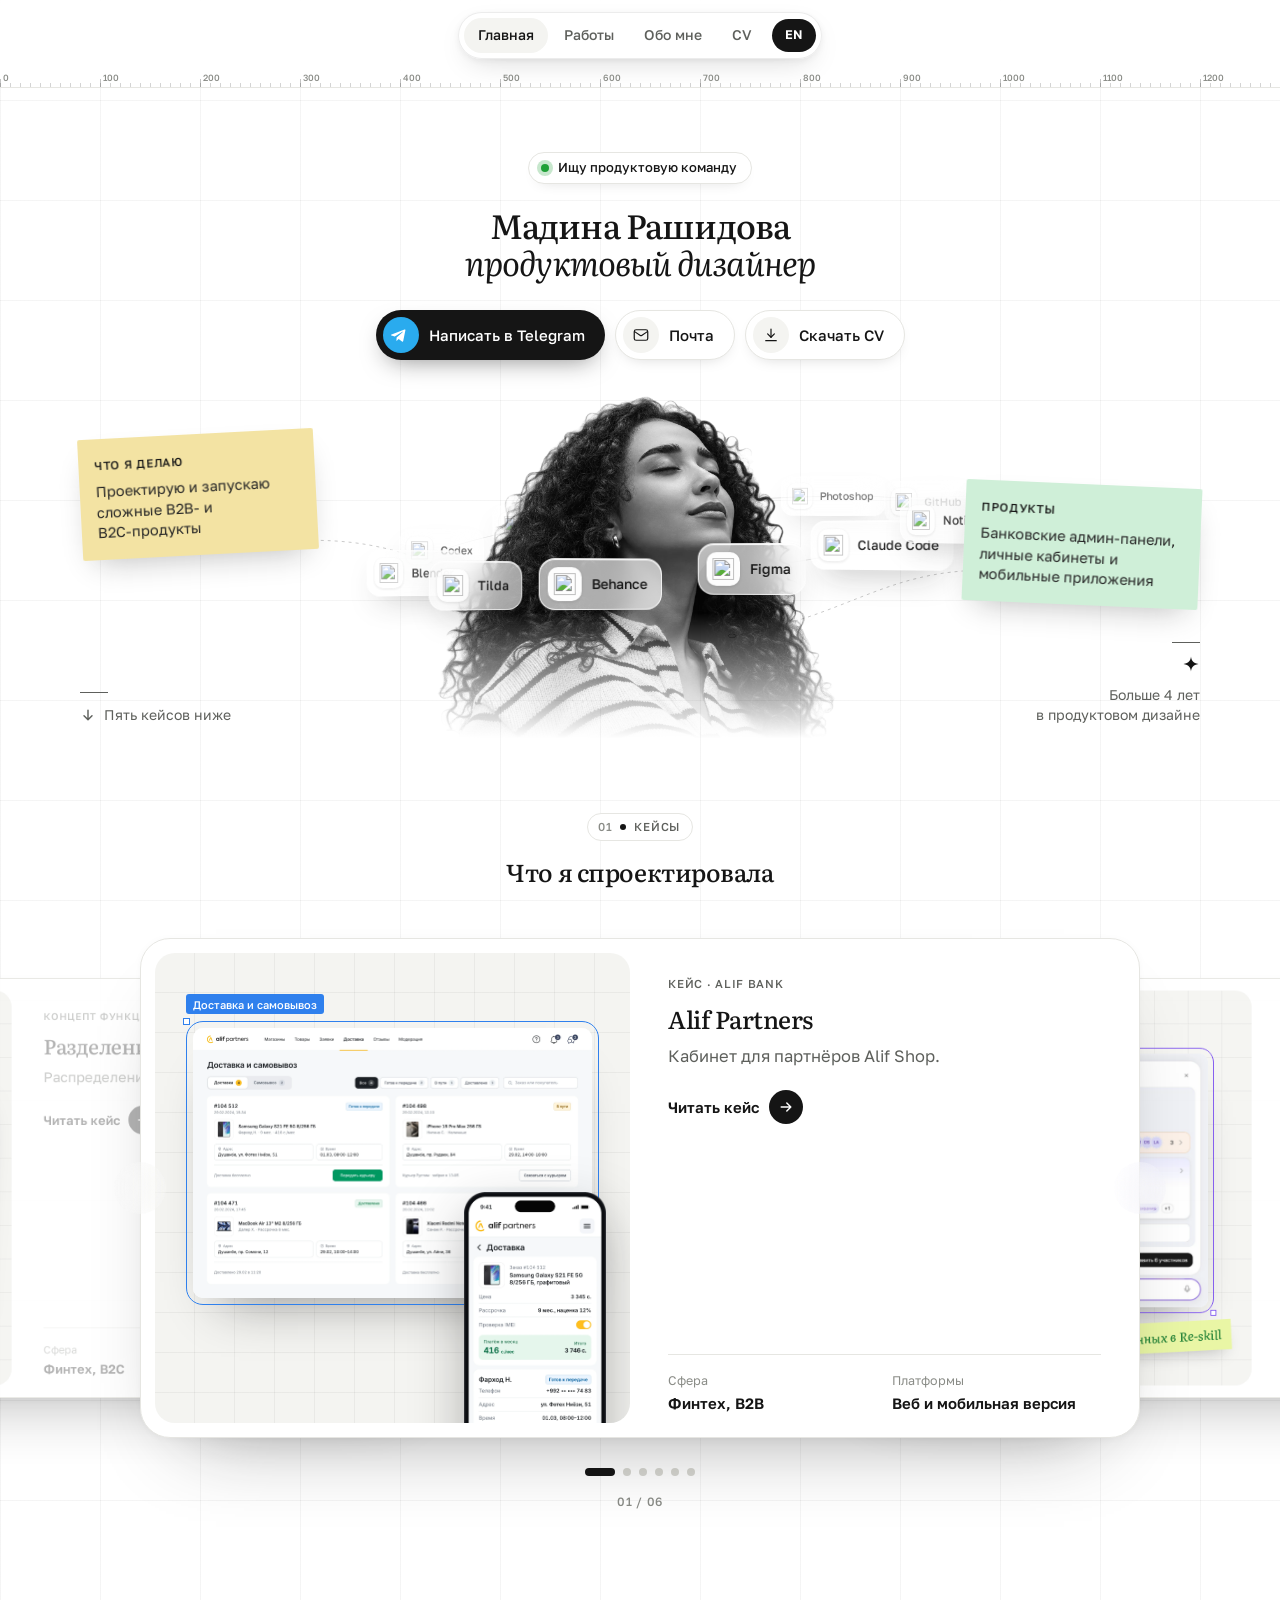
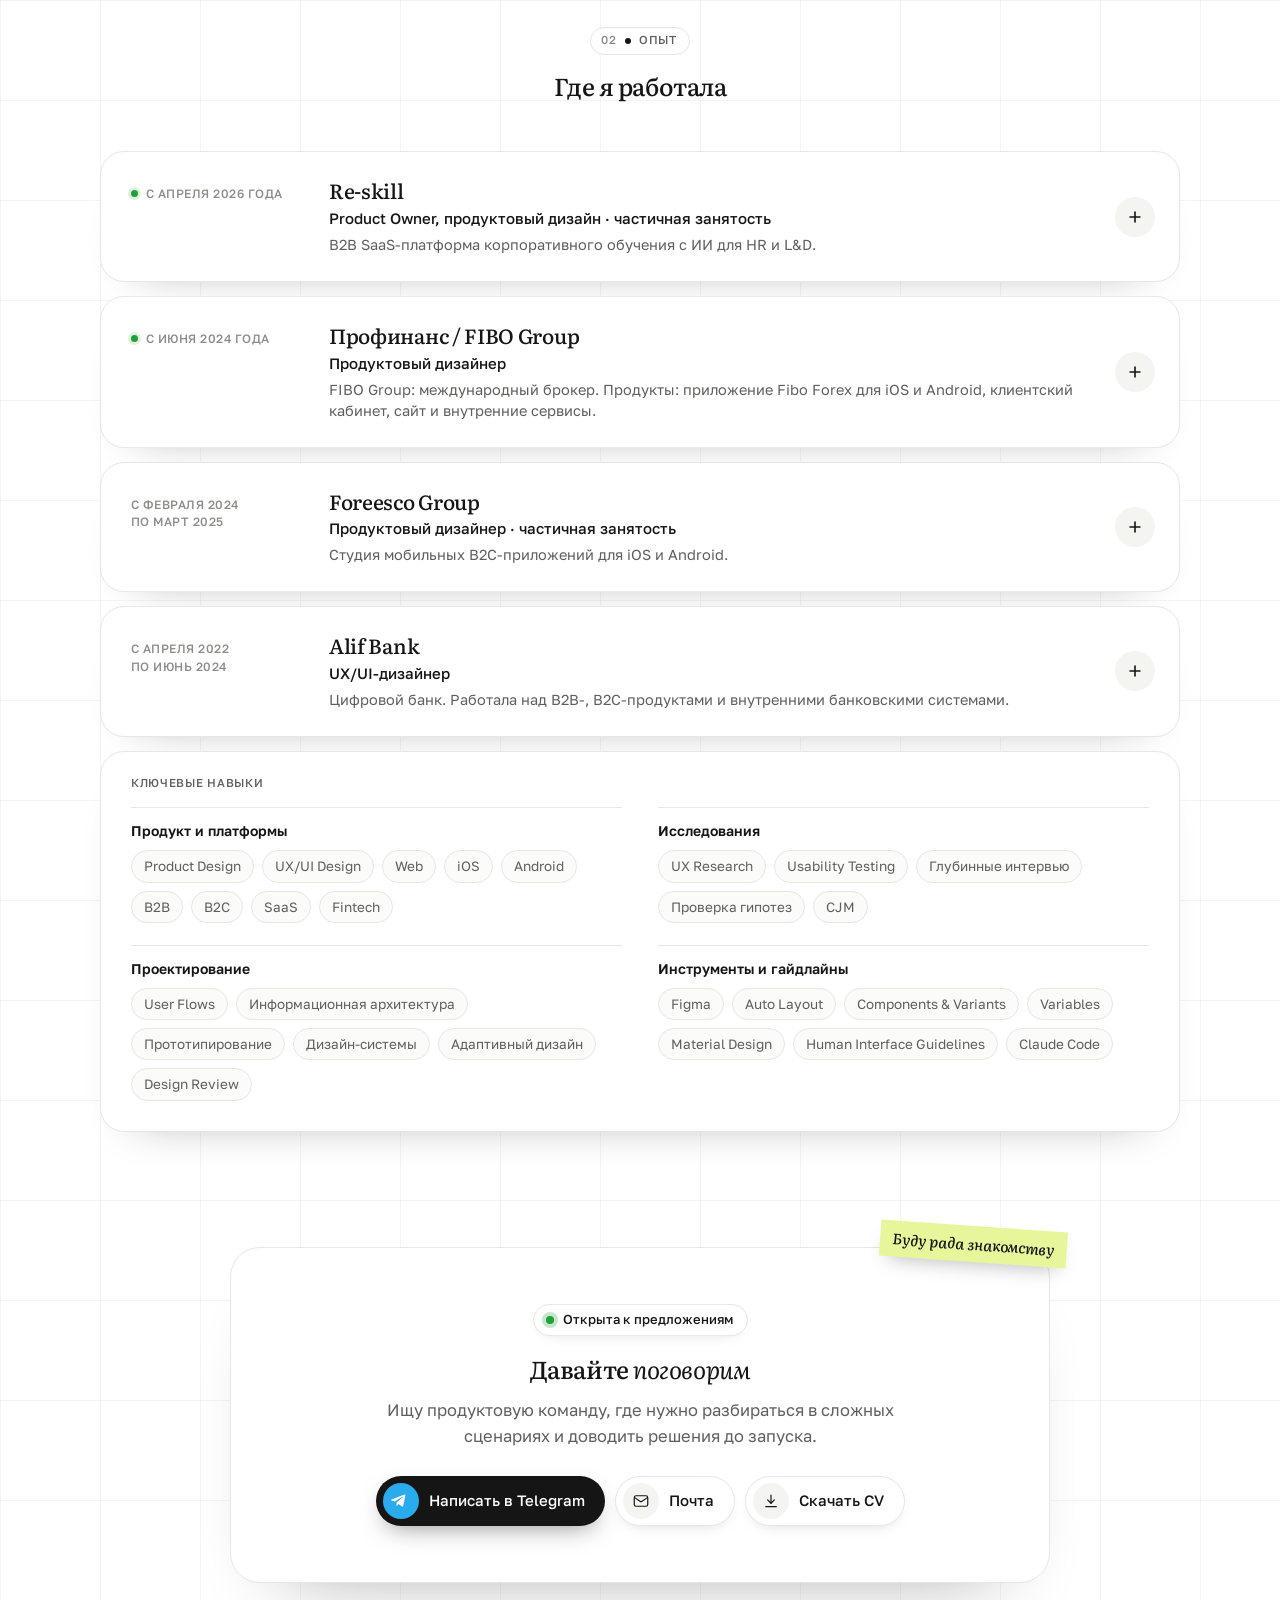
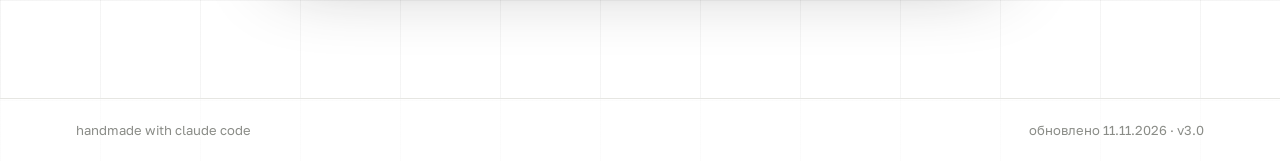
==== index.html @ 2b346ccf "Rework all six cases: honest statuses, real research, shorter copy - Status note on every case: impl" ====
<!DOCTYPE html>
<html lang="ru">
<head>
<meta charset="UTF-8">
<meta name="viewport" content="width=device-width, initial-scale=1.0">
<script>(function(){if(localStorage.getItem('site-lang')==='en')document.documentElement.classList.add('lang-en');})();</script>
<title data-ru="Мадина Рашидова · Продуктовый дизайнер" data-en="Madina Rashidova · Product Designer">Мадина Рашидова · Продуктовый дизайнер</title>
<link rel="icon" type="image/png" href="favicon.png">
<meta name="description" data-ru="Мадина Рашидова, продуктовый дизайнер в финтехе, B2B и B2C. Кейсы: разделение счёта в СберБанк Онлайн, перенос участников в Re-skill, Alif Partners, EAJ Trader, 360 Tracker, Namaste." data-en="Madina Rashidova, a product designer in fintech, B2B and B2C. Cases: bill splitting in SberBank Online, moving members into Re-skill, Alif Partners, EAJ Trader, 360 Tracker, Namaste." content="Мадина Рашидова, продуктовый дизайнер в финтехе, B2B и B2C. Кейсы: разделение счёта в СберБанк Онлайн, перенос участников в Re-skill, Alif Partners, EAJ Trader, 360 Tracker, Namaste.">
<link rel="preconnect" href="https://fonts.googleapis.com">
<link rel="preconnect" href="https://fonts.gstatic.com" crossorigin>
<link href="https://fonts.googleapis.com/css2?family=Golos+Text:wght@400;500;600;700&family=Literata:ital,opsz,wght@0,7..72,400;0,7..72,500;0,7..72,600;1,7..72,400;1,7..72,500&display=swap" rel="stylesheet">
<style>
:root{--paper:#fff;--ink:#151515;--ink2:#5E605C;--mute:#8A8C87;--grid:rgba(20,20,20,.045);--hair:#E6E6E2;--plate:#F4F4F1;
--green:#21A038;--gt:#137A26;--lime:#E7F59B;--mint:#CFEFD8;--peach:#F8D9C4;--sky:#CFE6F7;--chosen:#F3E3A3;--sel:#2F80ED;
--serif:Literata,Georgia,"Times New Roman",serif;--sans:"Golos Text",system-ui,-apple-system,"Segoe UI",sans-serif;color-scheme:light}
*,*::before,*::after{box-sizing:border-box}
[data-lang="en"]{display:none}html.lang-en [data-lang="ru"]{display:none}html.lang-en [data-lang="en"]{display:inline}
html:not(.lang-en) [data-lang="en"]{display:none!important}html.lang-en [data-lang="ru"]{display:none!important}
[data-lang-block="en"]{display:none}html.lang-en [data-lang-block="ru"]{display:none}html.lang-en [data-lang-block="en"]{display:block}
html{background:#fff;scroll-behavior:smooth;scroll-padding-top:80px}
body{margin:0;background:var(--paper);color:var(--ink);font-family:var(--sans);-webkit-font-smoothing:antialiased;
background-image:linear-gradient(var(--grid) 1px,transparent 1px),linear-gradient(90deg,var(--grid) 1px,transparent 1px);background-size:100px 100px}
main{overflow-x:clip}
img{display:block;max-width:100%}
a{color:var(--gt)}
button{font:inherit}
:focus-visible{outline:2px solid var(--gt);outline-offset:3px}
::selection{background:rgba(19,122,38,.2)}
h1,h2,h3,p{margin:0}
.wrap{max-width:1160px;margin:0 auto;padding-left:max(16px,env(safe-area-inset-left,0px));padding-right:max(16px,env(safe-area-inset-right,0px))}
.top{position:sticky;top:0;z-index:40;background:rgba(255,255,255,.9);-webkit-backdrop-filter:blur(10px);backdrop-filter:blur(10px);border-bottom:1px solid var(--hair)}
.navrow{display:flex;justify-content:center;padding-inline:8px}
.ruler{height:16px;position:relative;overflow:hidden;font:500 9px var(--sans);color:var(--mute);background:repeating-linear-gradient(90deg,rgba(20,20,20,.18) 0 1px,transparent 1px 10px) left bottom/100% 4px no-repeat,repeating-linear-gradient(90deg,rgba(20,20,20,.25) 0 1px,transparent 1px 100px) left bottom/100% 8px no-repeat}
.ruler span{position:absolute;top:1px}
.lab{font:500 11.5px/1 var(--sans);letter-spacing:.06em;text-transform:uppercase;color:var(--ink2)}
.kick{display:inline-flex;align-items:center;gap:8px;height:28px;padding:0 12px 0 10px;border-radius:999px;background:#fff;border:1px solid var(--hair);font:500 11.5px/1 var(--sans);letter-spacing:.06em;text-transform:uppercase;color:var(--ink2)}
.kick b{font-weight:500;color:var(--mute)}
.kick i{width:6px;height:6px;border-radius:50%;background:var(--ink)}
.h2{font:500 clamp(22px,1.9vw,27px)/1.2 var(--serif);letter-spacing:-.018em;text-wrap:balance}
.h2 em{font-style:italic;font-weight:400}
.read{font:400 clamp(16px,1.15vw,17.5px)/1.68 var(--sans);color:#2e2e2e}
.read+.read{margin-top:14px}
/* buttons */
.ctas{display:flex;flex-wrap:wrap;gap:10px;justify-content:center}
.btn{display:inline-flex;align-items:center;gap:10px;height:50px;padding:0 20px 0 7px;border-radius:999px;text-decoration:none;font:500 15px/1 var(--sans);transition:transform .2s cubic-bezier(.22,1,.36,1),box-shadow .2s,background .2s,border-color .2s}
.btn .bi{display:grid;place-items:center;width:36px;height:36px;border-radius:50%;flex:none;background:var(--plate);color:var(--ink);transition:background .2s,transform .25s cubic-bezier(.22,1,.36,1)}
.btn .bi svg{width:18px;height:18px}
.btn .bi.tgi{background:#2AABEE}
.btn .bi.tgi svg{width:27px;height:27px;margin-left:-2px}
.btn.ghost:hover .bi{background:#ECECE7}
.btn:hover .bi{transform:rotate(-6deg)}
.btn.ink{background:var(--ink);color:#fff;box-shadow:0 10px 24px -10px rgba(20,20,20,.5)}
.btn.ink:hover{background:#2b2b2b;transform:translateY(-1px)}
.btn.ghost{background:#fff;color:var(--ink);border:1px solid var(--hair);box-shadow:0 6px 16px -10px rgba(20,20,20,.25)}
.btn.ghost:hover{border-color:#CFCFC9;transform:translateY(-1px)}
.status{display:inline-flex;align-items:center;gap:9px;height:32px;padding:0 14px 0 12px;border-radius:999px;background:#fff;border:1px solid var(--hair);font:500 13px/1 var(--sans);color:var(--ink);box-shadow:0 6px 16px -12px rgba(20,20,20,.3)}
.status i{position:relative;width:8px;height:8px;border-radius:50%;background:var(--green)}
.status i::after{content:"";position:absolute;inset:-4px;border-radius:50%;background:var(--green);opacity:.25;animation:pulse 2.4s ease-out infinite}
@keyframes pulse{0%{transform:scale(.6);opacity:.35}100%{transform:scale(1.8);opacity:0}}
/* hero with orbit */
.hero{position:relative;text-align:center;padding-top:clamp(40px,5vw,64px)}
.hero h1{font:500 clamp(28px,2.6vw,36px)/1.12 var(--serif);letter-spacing:-.025em;margin-top:22px;text-wrap:balance}
.hero h1 em{display:block;font-style:italic;font-weight:400}
.hero .lede{max-width:34em;margin:18px auto 0;font:400 clamp(16px,1.2vw,17.5px)/1.6 var(--sans);color:var(--ink2);text-wrap:pretty}
.hero .ctas{margin-top:26px}
@media (min-width:901px){.hero .lede-m{display:none}.hero h1+.ctas,.hero .lede-m+.ctas{margin-top:30px}}
.stage{position:relative;isolation:isolate;height:clamp(300px,28vw,400px);margin-top:clamp(18px,2.4vw,34px);touch-action:pan-y}
.portrait{position:absolute;left:50%;bottom:0;height:100%;width:auto;max-width:none;transform:translateX(-50%);z-index:2;pointer-events:none;
-webkit-mask-image:linear-gradient(to bottom,#000 62%,transparent 97%);mask-image:linear-gradient(to bottom,#000 62%,transparent 97%);user-select:none}
.orbit{position:absolute;inset:0;pointer-events:none}
.orbit>*,.orbit>.doc{position:absolute;left:0;top:0;pointer-events:auto;will-change:transform;opacity:0}
.orbit.on>*{opacity:1;transition:opacity .6s}
.ring{position:absolute;left:50%;z-index:1;border-radius:50%;border:1px solid rgba(20,20,20,.1);pointer-events:none;transform:translate(-50%,-50%)}
.wire{position:absolute;inset:0;width:100%;height:100%;z-index:1;pointer-events:none;overflow:visible}
.wire path{fill:none;stroke:rgba(20,20,20,.22);stroke-width:1;stroke-dasharray:3 4;vector-effect:non-scaling-stroke}
.wire circle{fill:#fff;stroke:rgba(20,20,20,.35);stroke-width:1;vector-effect:non-scaling-stroke}
.side{position:absolute;z-index:7;width:236px;text-align:left;padding:15px 16px 16px;transform:rotate(var(--r));box-shadow:0 14px 30px -14px rgba(20,20,20,.3);border-radius:2px}
.side .lab{color:var(--ink)}
.side p{margin-top:8px;font:400 14.5px/1.42 var(--sans);color:#262626;overflow-wrap:normal;word-break:normal;hyphens:none}
.side.y{background:var(--chosen)}.side.g{background:var(--mint)}.side.b{background:var(--sky)}.side.p{background:var(--peach)}.side.l{background:var(--lime)}
.corner{position:absolute;z-index:4;bottom:24px;display:flex;flex-direction:column;gap:12px;font:400 14px/1.45 var(--sans);color:var(--ink2);text-align:left}
.corner::before{content:"";width:28px;height:1px;background:var(--ink2)}
.corner.r{text-align:right;align-items:flex-end}
.corner a{color:inherit;text-decoration:none;display:inline-flex;align-items:center;gap:8px}
.corner a svg{width:16px;height:16px}
.corner a:hover{color:var(--ink)}
.corner .sp{width:18px;height:18px;color:var(--ink)}
@media (max-width:1100px){.side{width:190px}}
@media (max-width:900px){.side,.wire,.corner{display:none}}
/* sections */
.sec{padding-top:clamp(84px,9vw,132px)}
.sec-head{display:flex;flex-direction:column;align-items:center;text-align:center;gap:16px}
.sec-head p{max-width:34em;color:var(--ink2);font:400 16.5px/1.6 var(--sans)}
/* footer */
.foot{margin-top:clamp(80px,9vw,120px);border-top:1px solid var(--hair);background:rgba(255,255,255,.7)}
.foot .wrap{display:flex;justify-content:space-between;gap:16px;flex-wrap:wrap;padding-block:22px;font:400 13px/1.4 var(--sans);color:var(--mute)}
/* document / image viewer */
.dv{position:fixed;inset:0;z-index:100;display:grid;grid-template-rows:auto 1fr auto;background:rgba(246,246,243,.97);-webkit-backdrop-filter:blur(8px);backdrop-filter:blur(8px)}
.dv[hidden]{display:none}
.dv-bar{display:flex;align-items:center;justify-content:space-between;gap:16px;padding:14px max(16px,2vw)}
.dv-t{font:600 15px/1.3 var(--sans);color:var(--ink)}
.dv-t small{display:block;font-weight:400;font-size:13px;color:var(--mute);margin-top:3px}
.dv-x,.dv-nav{all:unset;box-sizing:border-box;cursor:pointer;width:44px;height:44px;border-radius:50%;display:grid;place-items:center;background:#fff;border:1px solid var(--hair);color:var(--ink);box-shadow:0 6px 18px -10px rgba(20,20,20,.35)}
.dv-x:hover,.dv-nav:hover{background:var(--ink);color:#fff;border-color:var(--ink)}
.dv-x:focus-visible,.dv-nav:focus-visible{outline:2px solid var(--gt);outline-offset:2px}
.dv-x svg,.dv-nav svg{width:18px;height:18px}
.dv-stage{position:relative;display:grid;place-items:center;min-height:0;padding:0 72px}
.dv-stage img{max-width:100%;max-height:calc(100dvh - 150px);width:auto;height:auto;object-fit:contain;border-radius:6px;box-shadow:0 30px 70px -30px rgba(20,20,20,.45);background:#fff}
.dv-nav{position:absolute;top:50%;transform:translateY(-50%)}
.dv-nav.p{left:max(12px,1.5vw)}.dv-nav.n{right:max(12px,1.5vw)}
.dv-foot{text-align:center;padding:12px 16px 18px;font:400 13px var(--sans);color:var(--mute)}
@media (max-width:640px){.dv-stage{padding:0 12px}.dv-nav{top:auto;bottom:-4px;transform:none}.dv-stage img{max-height:calc(100dvh - 200px)}.dv-foot{padding-bottom:64px}}
body.dv-open{overflow:hidden}
.ts{display:none}
@media (max-width:560px){.tl{display:none}.ts{display:inline}.btn{height:44px;padding:0 15px 0 6px;font-size:14.5px;gap:8px}.btn .bi{width:32px;height:32px}.ctas{gap:8px}.hero h1{font-size:27px}.stage{height:270px}}
@media (prefers-reduced-motion:reduce){.status i::after{animation:none}.btn{transition:none}}

/* case carousel */
.car{position:relative;margin-top:clamp(36px,4vw,52px);padding-bottom:4px}
.car-view{position:relative;height:var(--ch,480px);overflow:visible;touch-action:pan-y;cursor:grab;user-select:none}
.car-view:active{cursor:grabbing}
.cc{--w:min(1000px,calc(100vw - 200px));position:absolute;left:50%;top:0;width:var(--w);height:100%;margin-left:calc(var(--w) / -2);
display:grid;grid-template-columns:minmax(0,1.04fr) minmax(0,1fr);gap:clamp(24px,3vw,40px);padding:14px;
background:#fff;border:1px solid var(--hair);border-radius:30px;box-shadow:0 40px 80px -48px rgba(20,20,20,.45),0 2px 8px rgba(20,20,20,.04);
transition:transform .7s cubic-bezier(.22,1,.36,1),opacity .5s,filter .5s;will-change:transform}
.cc[data-d="0"]{z-index:3}
.cc:not([data-d="0"]){cursor:pointer}
.cc:not([data-d="0"]) .cc-body{opacity:.35;transition:opacity .4s}
.cc-vis{position:relative;display:block;border-radius:20px;overflow:hidden;background:var(--plate);
background-image:linear-gradient(rgba(20,20,20,.05) 1px,transparent 1px),linear-gradient(90deg,rgba(20,20,20,.05) 1px,transparent 1px);background-size:40px 40px;background-position:-1px -1px}
.cc-body{display:flex;flex-direction:column;align-items:flex-start;padding:26px 24px 10px 0;min-width:0}
.cc-body h3{margin-top:14px;font:500 clamp(22px,1.9vw,27px)/1.15 var(--serif);letter-spacing:-.02em}
.cc-body h3 a{color:var(--ink);text-decoration:none}
.cc-body h3 a::after{content:"";position:absolute;inset:0;border-radius:30px;z-index:1}
.cc-body h3 a:focus-visible{outline:none}
.cc:has(h3 a:focus-visible){outline:2px solid var(--gt);outline-offset:4px}
.cc-body p{margin-top:12px;font:400 16.5px/1.55 var(--sans);color:var(--ink2);max-width:26em}
.cc-more{display:inline-flex;align-items:center;gap:10px;margin-top:20px;font:600 15px/1 var(--sans);color:var(--ink)}
.cc-more i{width:34px;height:34px;border-radius:50%;background:var(--ink);color:#fff;display:grid;place-items:center;transition:transform .3s cubic-bezier(.22,1,.36,1)}
.cc-more i svg{width:16px;height:16px}
.cc[data-d="0"]:hover .cc-more i{transform:translateX(4px)}
.cc-facts{margin:auto 0 0;padding-top:18px;border-top:1px solid var(--hair);width:100%;display:grid;grid-template-columns:repeat(2,minmax(0,1fr));gap:14px}
.cc-facts dt{font:400 12.5px/1.2 var(--sans);color:var(--mute)}
.cc-facts dd{margin:6px 0 0;font:600 15px/1.3 var(--sans);color:var(--ink)}
/* covers */
.cv{position:absolute;inset:0}
.cv img{user-select:none;-webkit-user-drag:none}
.sel{position:absolute;outline:1.5px solid var(--sel);outline-offset:6px}
.sel::before,.sel::after{content:"";position:absolute;width:7px;height:7px;background:#fff;border:1.5px solid var(--sel);z-index:2}
.sel::before{left:-10px;top:-10px}.sel::after{right:-10px;bottom:-10px}
.fr-lab{position:absolute;left:-7px;top:-34px;height:20px;padding:0 7px;display:inline-flex;align-items:center;background:var(--sel);color:#fff;font:500 11px/1 var(--sans);border-radius:3px;white-space:nowrap}
.ph{position:absolute;background:#111;padding:5px;border-radius:30px;box-shadow:0 24px 40px -22px rgba(20,20,20,.55)}
.ph img{border-radius:25px;width:100%;height:auto}
.cv-sber .ph{width:29%}
.cv-sber .ph.a{left:6%;top:21%;transform:rotate(-4deg)}
.cv-sber .ph.c{right:6%;top:21%;transform:rotate(4deg)}
.cv-sber .sel{left:33.5%;top:14%;width:33%;z-index:2}
.cv-sber .sel .ph{position:relative;width:100%}
.cv-note{position:absolute;right:5%;bottom:9%;z-index:3;background:var(--lime);padding:9px 12px;font:italic 500 15px/1.2 var(--serif);transform:rotate(3deg);box-shadow:0 10px 20px -10px rgba(20,20,20,.35)}
.win{background:#fff;border-radius:10px;box-shadow:0 30px 50px -28px rgba(20,20,20,.45)}
.win>img,.win .crop img{border-radius:10px}
.cv-alif .win{left:8%;top:16%;width:84%}
.cv-alif .phn{position:absolute;right:5%;bottom:-14%;width:30%;filter:drop-shadow(0 20px 26px rgba(20,20,20,.3));z-index:3}
.cv-reskill .win{left:11%;top:16%;width:78%}
.cv-reskill .win img{width:100%;height:auto;display:block;border-radius:10px}
.cv-reskill .cv-note{right:5%;bottom:8%;transform:rotate(-3deg)}
@media (max-width:900px){.cv-reskill .win{left:16%;top:17%;width:68%}.cv-reskill .cv-note{right:4%;bottom:5%;font-size:13px;padding:7px 10px}}
.cv-eaj .win{left:8%;top:15%;width:84%;height:94%}
.cv-eaj .crop{height:100%;overflow:hidden;border-radius:10px;-webkit-mask-image:linear-gradient(#000 70%,transparent);mask-image:linear-gradient(#000 70%,transparent)}
.cv-tracker .sel,.cv-namaste .sel{left:5%;right:5%;top:17%}
.cv-tracker .sel img,.cv-namaste .sel img{width:100%;height:auto;filter:drop-shadow(0 22px 26px rgba(20,20,20,.22))}
.car-btn{all:unset;box-sizing:border-box;cursor:pointer;position:absolute;top:calc(var(--ch,480px) / 2);z-index:6;width:52px;height:52px;margin-top:-26px;border-radius:50%;display:grid;place-items:center;
background:linear-gradient(180deg,rgba(255,255,255,.62),rgba(255,255,255,.34));color:var(--ink);
-webkit-backdrop-filter:blur(18px) saturate(180%);backdrop-filter:blur(18px) saturate(180%);
border:1px solid rgba(255,255,255,.7);
box-shadow:inset 0 1px 0 rgba(255,255,255,.9),inset 0 -1px 0 rgba(20,20,20,.06),0 10px 28px -10px rgba(20,20,20,.32),0 0 0 .5px rgba(20,20,20,.08);
transition:transform .25s cubic-bezier(.2,.8,.2,1),background .25s,box-shadow .25s}
.car-btn svg{width:20px;height:20px}
.car-btn:hover{background:linear-gradient(180deg,rgba(255,255,255,.8),rgba(255,255,255,.5));transform:scale(1.06)}
.car-btn:active{transform:scale(.96)}
@supports not ((backdrop-filter:blur(1px)) or (-webkit-backdrop-filter:blur(1px))){.car-btn{background:rgba(255,255,255,.92)}}
.car-btn:focus-visible{outline:2px solid var(--gt);outline-offset:3px}
.car-btn.p{left:max(16px,calc(50% - var(--half,500px) - 26px))}
.car-btn.n{right:max(16px,calc(50% - var(--half,500px) - 26px))}
.car-foot{display:flex;flex-direction:column;align-items:center;gap:20px;margin-top:30px}
.dots{display:flex;gap:8px;align-items:center}
.dots button{all:unset;cursor:pointer;width:8px;height:8px;border-radius:999px;background:#D6D6D0;transition:width .35s cubic-bezier(.22,1,.36,1),background .35s;position:relative}
.dots button::after{content:"";position:absolute;inset:-10px -4px}
.dots button[aria-current="true"]{width:30px;background:var(--ink)}
.dots button:focus-visible{outline:2px solid var(--gt);outline-offset:4px}
.car-count{font:500 12px/1 var(--sans);letter-spacing:.06em;color:var(--mute)}
@media (max-width:900px){
  .cc{--w:calc(100vw - 32px);grid-template-columns:minmax(0,1fr);grid-template-rows:auto 1fr;gap:0;padding:10px;border-radius:24px}
  .cc-vis{height:min(62vw,300px);border-radius:16px}
  .cc-body{padding:18px 10px 8px}
  .cc-body h3{margin-top:12px}
  .cc-body p{font-size:15.5px;margin-top:8px}
  .cc-more{margin-top:16px}
  .cc-facts{margin-top:18px}
  .cc-facts dd{font-size:14px}
  .cc-body h3 a::after{border-radius:24px}
  .car-btn{top:auto;bottom:-6px;margin-top:0;width:46px;height:46px}
  .car-btn.p{left:16px}.car-btn.n{right:16px}
  .car-foot{margin-top:22px;min-height:46px;justify-content:center}
}


/* experience */
.xp li,.xp p,.xp span{overflow-wrap:normal;word-break:normal;hyphens:none}
.xp{max-width:1080px;margin:clamp(36px,4vw,52px) auto 0;display:flex;flex-direction:column;gap:14px}
.xp-job{background:#fff;border:1px solid var(--hair);border-radius:24px;box-shadow:0 22px 44px -38px rgba(20,20,20,.45);transition:box-shadow .3s,border-color .3s}
.xp-job:hover{border-color:#DADAD4}
.xp-job[open]{box-shadow:0 30px 60px -40px rgba(20,20,20,.5)}
.xp-job>summary{list-style:none;cursor:pointer;display:grid;grid-template-columns:170px minmax(0,1fr) 40px;gap:28px;align-items:center;padding:26px 24px 26px 30px;border-radius:24px}
.xp-job>summary::-webkit-details-marker{display:none}
.xp-job>summary:focus-visible{outline:2px solid var(--gt);outline-offset:2px}
.xp-when{align-self:start;padding-top:7px;font:500 12px/1.45 var(--sans);letter-spacing:.04em;text-transform:uppercase;color:var(--mute)}
.xp-job.now .xp-when::before{content:"";display:inline-block;width:7px;height:7px;border-radius:50%;background:var(--green);margin:0 8px 1px 0;box-shadow:0 0 0 3px rgba(33,160,56,.15)}
.xp-head{display:flex;flex-direction:column;gap:5px;min-width:0}
.xp-co{font:500 clamp(19px,1.6vw,22px)/1.2 var(--serif);letter-spacing:-.015em;color:var(--ink)}
.xp-role{font:500 15px/1.4 var(--sans);color:var(--ink)}
.xp-sum{font:400 14.5px/1.45 var(--sans);color:var(--ink2)}
.xp-pills{display:flex;flex-direction:column;align-items:flex-end;gap:8px}
.xp-pill{display:inline-flex;align-items:baseline;gap:8px;padding:7px 12px;border-radius:12px;background:var(--plate);font:400 13px/1.25 var(--sans);color:var(--ink2);white-space:nowrap}
.xp-pill b{font:600 17px/1 var(--serif);color:var(--ink);letter-spacing:-.01em}
.xp-pill.t{background:var(--chosen);color:var(--ink)}
.xp-tog{width:40px;height:40px;border-radius:50%;background:var(--plate) url("data:image/svg+xml,%3Csvg xmlns='http://www.w3.org/2000/svg' viewBox='0 0 20 20'%3E%3Cpath d='M10 4.5v11M4.5 10h11' stroke='%23151515' stroke-width='1.8' stroke-linecap='round'/%3E%3C/svg%3E") center/18px no-repeat;transition:transform .35s cubic-bezier(.22,1,.36,1),background-color .2s}
.xp-job>summary:hover .xp-tog{background-color:#ECECE7}
.xp-job[open] .xp-tog{transform:rotate(45deg)}
.xp-body{padding:0 30px 30px calc(30px + 170px + 28px)}
.xp-intro{max-width:46em;font:400 16px/1.65 var(--sans);color:#2e2e2e;padding-top:22px;border-top:1px solid var(--hair)}
.xp-lab{display:block;margin-top:28px;font:500 11.5px/1 var(--sans);letter-spacing:.06em;text-transform:uppercase;color:var(--ink2)}
.xp-res{list-style:none;margin:12px 0 0;padding:0}
.xp-res li{display:grid;grid-template-columns:minmax(0,230px) minmax(0,1fr) 96px;gap:24px;align-items:start;padding:16px 0;border-top:1px solid var(--hair)}
.xp-res li:first-child{border-top:0;padding-top:6px}
.xp-t{font:600 15.5px/1.35 var(--sans);color:var(--ink)}
.xp-d{font:400 15px/1.55 var(--sans);color:#3a3a3a;max-width:40em}
.xp-s{display:flex;flex-direction:column;align-items:flex-end;gap:8px}
.xp-fig{font:500 26px/1 var(--serif);letter-spacing:-.02em;color:var(--gt)}
.xp-case{display:inline-flex;align-items:center;gap:7px;height:30px;padding:0 6px 0 12px;border-radius:999px;background:var(--ink);color:#fff;text-decoration:none;font:500 13px/1 var(--sans);transition:background .2s}
.xp-case i{display:grid;place-items:center;width:18px;height:18px}
.xp-case svg{width:14px;height:14px;transition:transform .25s cubic-bezier(.22,1,.36,1)}
.xp-case:hover{background:#333}.xp-case:hover svg{transform:translateX(2px)}
.xp-list{list-style:none;margin:0;padding:22px 0 0;border-top:1px solid var(--hair);display:grid;gap:12px;max-width:52em}
.xp-list li{position:relative;padding-left:20px;font:400 15.5px/1.6 var(--sans);color:#2e2e2e}
.xp-list li::before{content:"";position:absolute;left:2px;top:.62em;width:7px;height:7px;border-radius:50%;background:var(--ink)}
.xp-cases{display:flex;flex-wrap:wrap;gap:8px;margin-top:22px}
.xp-skills{background:#fff;border:1px solid var(--hair);border-radius:24px;padding:26px 30px 30px;box-shadow:0 22px 44px -38px rgba(20,20,20,.45)}
.xp-skills .xp-lab{margin-top:0}
.xp-sgs{display:grid;grid-template-columns:repeat(2,minmax(0,1fr));gap:22px 36px;margin-top:18px}
.xp-sg{border-top:1px solid var(--hair);padding-top:14px}
.xp-sgl{display:block;font:600 14px/1.3 var(--sans);color:var(--ink)}
.xp-sg .xp-tags{margin-top:10px}
@media (max-width:760px){.xp-sgs{grid-template-columns:minmax(0,1fr);gap:18px}.xp-skills{padding:22px 20px 24px}}
.xp-tags{list-style:none;margin:12px 0 0;padding:0;display:flex;flex-wrap:wrap;gap:8px}
.xp-tags li{padding:7px 12px;border-radius:999px;border:1px solid var(--hair);background:#FBFBF9;font:400 13.5px/1.2 var(--sans);color:var(--ink2)}
@media (max-width:980px){
  .xp-job>summary{grid-template-columns:minmax(0,1fr) 40px;grid-template-areas:"when tog" "head head";gap:12px;padding:22px 20px}
  .xp-when{grid-area:when;padding-top:0}.xp-head{grid-area:head}.xp-tog{grid-area:tog}
  .xp-pills{grid-area:pills;flex-direction:row;flex-wrap:wrap;align-items:flex-start;justify-content:flex-start}
  .xp-pill{white-space:normal}
  .xp-body{padding:0 20px 24px}
}
@media (max-width:640px){
  .xp-res li{grid-template-columns:minmax(0,1fr);gap:6px}
  .xp-s{flex-direction:row;align-items:center;justify-content:flex-start;gap:12px;margin-top:4px}
  .xp-fig{font-size:22px}
}
@media (prefers-reduced-motion:reduce){.xp-tog,.xp-case svg{transition:none}}

/* closing */
.hello{margin-top:clamp(84px,9vw,132px);text-align:center}
.hello .box{position:relative;max-width:820px;margin:0 auto;padding:clamp(36px,5vw,56px) 24px;background:#fff;border:1px solid var(--hair);border-radius:30px;box-shadow:0 40px 80px -56px rgba(20,20,20,.45)}
.hello p{max-width:32em;margin:14px auto 0;color:var(--ink2);font:400 16.5px/1.6 var(--sans)}
.hello .ctas{margin-top:26px}
.hello .stk{position:absolute;right:-18px;top:-22px;background:var(--lime);padding:9px 12px;font:italic 500 15px/1.2 var(--serif);transform:rotate(4deg);box-shadow:0 10px 20px -10px rgba(20,20,20,.35)}
@media (max-width:640px){.hello .stk{right:10px;top:-18px}}

.tool{display:flex;align-items:center;gap:10px;padding:8px 14px 8px 8px;border-radius:16px;white-space:nowrap;
background:rgba(255,255,255,.66);-webkit-backdrop-filter:blur(14px) saturate(1.5);backdrop-filter:blur(14px) saturate(1.5);
border:1px solid rgba(255,255,255,.85);box-shadow:0 1px 0 rgba(255,255,255,.9) inset,0 16px 34px -16px rgba(20,20,20,.38);font:500 14px/1 var(--sans);color:var(--ink)}
.tool .ti{width:34px;height:34px;border-radius:10px;background:#fff;display:grid;place-items:center;box-shadow:0 1px 3px rgba(20,20,20,.12)}
.tool img{width:22px;height:22px;object-fit:contain}
@media (max-width:640px){.tool{padding:6px;gap:0;font-size:0;border-radius:14px}.tool .ti{width:30px;height:30px}.tool img{width:19px;height:19px}}
</style>
<link rel="stylesheet" href="assets/typography.css">
<link rel="stylesheet" href="assets/site-chrome.css?v=2">
</head>
<body>
  <div class="top"><div class="navrow"><nav class="site-nav">
    <a href="index.html" class="nav-name" aria-current="page"><span data-lang="ru">Главная</span><span data-lang="en">Home</span></a>
    <a href="index.html#work" class="nav-link"><span data-lang="ru">Работы</span><span data-lang="en">Work</span></a>
    <a href="about.html" class="nav-link"><span data-lang="ru">Обо мне</span><span data-lang="en">About</span></a>
    <a href="cv.pdf" data-href-ru="cv.pdf" data-href-en="cv-en.pdf" class="nav-link" target="_blank" rel="noopener">CV</a>
    <button type="button" class="lang-toggle" data-lang-toggle aria-label="Switch to English">EN</button>
  </nav></div><div class="ruler" id="ruler" aria-hidden="true"></div></div>
<main id="main">
  <section class="hero" aria-labelledby="heroT">
    <div class="wrap">
      <span class="status"><i aria-hidden="true"></i><span data-lang="ru">Ищу продуктовую команду</span><span data-lang="en">Looking for a product team</span></span>
      <h1 id="heroT"><span data-lang="ru">Мадина Рашидова</span><span data-lang="en">Madina Rashidova</span><em><span data-lang="ru">продуктовый дизайнер</span><span data-lang="en">product designer</span></em></h1>
      <p class="lede lede-m"><span data-lang="ru">Проектирую и запускаю сложные B2B‑ и B2C‑продукты: банковские админ‑панели, личные кабинеты и мобильные приложения.</span><span data-lang="en">I design and ship complex B2B and B2C products: banking admin panels, personal accounts and mobile apps.</span></p>
      <div class="ctas">
        <a class="btn ink" href="https://t.me/Madina_Rashidova" target="_blank" rel="noopener"><span class="bi tgi" aria-hidden="true"><svg viewBox="0 0 24 24"><path fill="#fff" d="M17.2 7.6 15.3 16.8c-.14.65-.53.81-1.07.5l-2.96-2.18-1.43 1.38c-.16.16-.29.29-.6.29l.21-3.02 5.5-4.97c.24-.21-.05-.33-.37-.12l-6.8 4.28-2.93-.92c-.64-.2-.65-.64.13-.94l11.45-4.41c.53-.2 1 .12.84.91Z"/></svg></span><span class="tl"><span data-lang="ru">Написать в Telegram</span><span data-lang="en">Message on Telegram</span></span><span class="ts">Telegram</span></a>
        <a class="btn ghost" href="mailto:madinarashidova799@gmail.com"><span class="bi" aria-hidden="true"><svg viewBox="0 0 24 24" fill="none" stroke="currentColor" stroke-width="1.6" stroke-linecap="round" stroke-linejoin="round"><rect width="18" height="14" x="3" y="5" rx="2.5"/><path d="m20.5 7.5-7.6 5.1a1.6 1.6 0 0 1-1.8 0L3.5 7.5"/></svg></span><span><span data-lang="ru">Почта</span><span data-lang="en">Email</span></span></a>
        <a class="btn ghost" href="cv.pdf" data-href-ru="cv.pdf" data-href-en="cv-en.pdf" target="_blank" rel="noopener"><span class="bi" aria-hidden="true"><svg viewBox="0 0 24 24" fill="none" stroke="currentColor" stroke-width="1.6" stroke-linecap="round" stroke-linejoin="round"><path d="M12 4v11"/><path d="m7.5 10.5 4.5 4.5 4.5-4.5"/><path d="M5 19.5h14"/></svg></span><span class="tl"><span data-lang="ru">Скачать CV</span><span data-lang="en">Download CV</span></span><span class="ts">CV</span></a>
      </div>
    </div>
    <div class="stage" data-orbit data-cx=".6" data-cy=".42" data-rx=".75" data-ry=".1" data-tilt="-6" data-period="70">
      <div class="ring" aria-hidden="true"></div>
      <svg class="wire" viewBox="0 0 1000 600" preserveAspectRatio="none" aria-hidden="true">
        <path d="M245 250 C 330 250, 360 330, 440 360"/><circle cx="440" cy="360" r="3"/>
        <path d="M770 300 C 690 300, 660 380, 572 410"/><circle cx="572" cy="410" r="3"/>
      </svg>
      <div class="side y" style="--r:-3deg;left:max(16px,calc(50% - 560px));top:12%"><span class="lab"><span data-lang="ru">Что я делаю</span><span data-lang="en">What I do</span></span><p><span data-lang="ru">Проектирую и запускаю сложные B2B‑ и B2C‑продукты</span><span data-lang="en">I design and ship complex B2B and B2C products</span></p></div>
      <div class="side g" style="--r:2.5deg;right:max(16px,calc(50% - 560px));top:26%"><span class="lab"><span data-lang="ru">Продукты</span><span data-lang="en">Products</span></span><p><span data-lang="ru">Банковские админ‑панели, личные кабинеты и мобильные приложения</span><span data-lang="en">Banking admin panels, personal accounts and mobile apps</span></p></div>
      <div class="corner" style="left:max(16px,calc(50% - 560px))"><a href="#work"><svg viewBox="0 0 20 20" fill="none" aria-hidden="true"><path d="M10 4v11.5M5 11l5 5 5-5" stroke="currentColor" stroke-width="1.8" stroke-linecap="round" stroke-linejoin="round"/></svg><span data-lang="ru">Пять кейсов ниже</span><span data-lang="en">Five cases below</span></a></div>
      <div class="corner r" style="right:max(16px,calc(50% - 560px))"><span class="sp"><svg viewBox="0 0 24 24" aria-hidden="true"><path fill="currentColor" d="M12 2c.4 4.9 2.6 8.6 10 10-7.4 1.4-9.6 5.1-10 10-.4-4.9-2.6-8.6-10-10 7.4-1.4 9.6-5.1 10-10Z"/></svg></span><span><span data-lang="ru">Больше 4 лет<br>в продуктовом дизайне</span><span data-lang="en">4+ years<br>in product design</span></span></div>
      <div class="orbit" aria-hidden="true"><div class="tool"><span class="ti"><img src="assets/tool-figma.svg" alt="" width="22" height="22"></span><span>Figma</span></div><div class="tool"><span class="ti"><img src="assets/tool-claude-code.svg" alt="" width="22" height="22"></span><span>Claude Code</span></div><div class="tool"><span class="ti"><img src="assets/tool-notion.svg" alt="" width="22" height="22"></span><span>Notion</span></div><div class="tool"><span class="ti"><img src="assets/tool-github.svg" alt="" width="22" height="22"></span><span>GitHub</span></div><div class="tool"><span class="ti"><img src="assets/tool-photoshop.svg" alt="" width="22" height="22"></span><span>Photoshop</span></div><div class="tool"><span class="ti"><img src="assets/tool-gpt.svg" alt="" width="22" height="22"></span><span>ChatGPT</span></div><div class="tool"><span class="ti"><img src="assets/tool-illustrator.svg" alt="" width="22" height="22"></span><span>Illustrator</span></div><div class="tool"><span class="ti"><img src="assets/tool-codex.svg" alt="" width="22" height="22"></span><span>Codex</span></div><div class="tool"><span class="ti"><img src="assets/tool-blender.svg" alt="" width="22" height="22"></span><span>Blender</span></div><div class="tool"><span class="ti"><img src="assets/tool-tilda.svg" alt="" width="22" height="22"></span><span>Tilda</span></div><div class="tool"><span class="ti"><img src="assets/tool-behance.svg" alt="" width="22" height="22"></span><span>Behance</span></div></div>
      <img class="portrait" src="assets/portrait-bw.webp" alt="" width="1334" height="1125" fetchpriority="high">
    </div>
  </section>

  <section class="sec" id="work" style="padding-top:clamp(48px,5vw,72px)" aria-labelledby="workT">
    <div class="wrap sec-head">
      <span class="kick"><b>01</b><i></i><span data-lang="ru">Кейсы</span><span data-lang="en">Case studies</span></span>
      <h2 class="h2" id="workT"><span data-lang="ru">Что я спроектировала</span><span data-lang="en">What I’ve designed</span></h2>
    </div>
    <div class="car" data-car role="region" aria-roledescription="carousel" aria-label="Кейсы" data-aria-ru="Кейсы" data-aria-en="Case studies">
      <div class="car-view">
      <article class="cc" data-i="0" aria-roledescription="slide" aria-label="1 / 6">
        <a class="cc-vis" href="case-alif-partners.html" tabindex="-1" aria-hidden="true"><div class="cv cv-alif"><div class="sel win"><span class="fr-lab"><span data-lang="ru">Доставка и самовывоз</span><span data-lang="en">Delivery and pickup</span></span><img class="" data-src-ru="assets/process/alif-v2/delivery-ru.webp" data-src-en="assets/process/alif-v2/delivery.webp" src="assets/process/alif-v2/delivery-ru.webp" data-alt-ru="Раздел доставки в кабинете партнёра" data-alt-en="Delivery section in the partner account" alt="Раздел доставки в кабинете партнёра" loading="lazy" decoding="async"></div><img class="phn" data-src-ru="assets/process/alif-v2/phone-delivery-ru.webp" data-src-en="assets/process/alif-v2/phone-delivery.webp" src="assets/process/alif-v2/phone-delivery-ru.webp" data-alt-ru="Мобильная версия раздела доставки" data-alt-en="Mobile version of the delivery section" alt="Мобильная версия раздела доставки" loading="lazy" decoding="async"></div></a>
        <div class="cc-body">
          <span class="lab"><span data-lang="ru">Кейс · Alif Bank</span><span data-lang="en">Case · Alif Bank</span></span>
          <h3><a href="case-alif-partners.html">Alif Partners</a></h3>
          <p><span data-lang="ru">Кабинет для партнёров Alif Shop.</span><span data-lang="en">An account for Alif Shop partners.</span></p>
          <span class="cc-more"><span data-lang="ru">Читать кейс</span><span data-lang="en">Read the case</span><i><svg viewBox="0 0 20 20" fill="none" aria-hidden="true"><path d="M4 10h11.5M11 5l5 5-5 5" stroke="currentColor" stroke-width="1.8" stroke-linecap="round" stroke-linejoin="round"/></svg></i></span>
          <dl class="cc-facts"><div><dt><span data-lang="ru">Сфера</span><span data-lang="en">Field</span></dt><dd><span data-lang="ru">Финтех, B2B</span><span data-lang="en">Fintech, B2B</span></dd></div><div><dt><span data-lang="ru">Платформы</span><span data-lang="en">Platforms</span></dt><dd><span data-lang="ru">Веб и мобильная версия</span><span data-lang="en">Web and mobile</span></dd></div></dl>
        </div>
      </article>
      <article class="cc" data-i="1" aria-roledescription="slide" aria-label="2 / 6">
        <a class="cc-vis" href="case-reskill-import.html" tabindex="-1" aria-hidden="true"><div class="cv cv-reskill"><div class="sel win" style="--sel:#6938EF"><span class="fr-lab"><span data-lang="ru">Сводка до сохранения</span><span data-lang="en">Summary before saving</span></span><img src="assets/process/import/02-summary-members.webp" data-src-ru="assets/process/import/02-summary-members.webp" data-src-en="assets/process/import/en/02-summary-members.webp" data-alt-ru="Сводка переноса участников в Re-skill" data-alt-en="People import summary in Re-skill" alt="Сводка переноса участников в Re-skill" loading="lazy" decoding="async"></div><span class="cv-note"><span data-lang="ru">Перенос данных в Re-skill</span><span data-lang="en">Moving data into Re-skill</span></span></div></a>
        <div class="cc-body">
          <span class="lab"><span data-lang="ru">Кейс · Re-skill</span><span data-lang="en">Case · Re-skill</span></span>
          <h3><a href="case-reskill-import.html"><span data-lang="ru">Перенос данных</span><span data-lang="en">Moving data</span></a></h3>
          <p><span data-lang="ru">Сотрудники, навыки и цели в одном черновике.</span><span data-lang="en">Employees, skills and targets in one draft.</span></p>
          <span class="cc-more"><span data-lang="ru">Читать кейс</span><span data-lang="en">Read the case</span><i><svg viewBox="0 0 20 20" fill="none" aria-hidden="true"><path d="M4 10h11.5M11 5l5 5-5 5" stroke="currentColor" stroke-width="1.8" stroke-linecap="round" stroke-linejoin="round"/></svg></i></span>
          <dl class="cc-facts"><div><dt><span data-lang="ru">Сфера</span><span data-lang="en">Field</span></dt><dd><span data-lang="ru">EdTech, B2B</span><span data-lang="en">EdTech, B2B</span></dd></div><div><dt><span data-lang="ru">Платформа</span><span data-lang="en">Platform</span></dt><dd><span data-lang="ru">Веб</span><span data-lang="en">Web</span></dd></div></dl>
        </div>
      </article>
      <article class="cc" data-i="2" aria-roledescription="slide" aria-label="3 / 6">
        <a class="cc-vis" href="case-eaj-trader.html" tabindex="-1" aria-hidden="true"><div class="cv cv-eaj"><div class="sel win"><span class="fr-lab"><span data-lang="ru">Главная кабинета</span><span data-lang="en">Account home</span></span><div class="crop"><img class="" data-src-ru="assets/process/eaj-v3/home-ru.webp" data-src-en="assets/process/eaj-v3/home.webp" src="assets/process/eaj-v3/home-ru.webp" data-alt-ru="Главная личного кабинета EAJ Trader" data-alt-en="EAJ Trader account home" alt="Главная личного кабинета EAJ Trader" loading="lazy" decoding="async"></div></div></div></a>
        <div class="cc-body">
          <span class="lab"><span data-lang="ru">Кейс · Брокерский кабинет</span><span data-lang="en">Case · Broker account</span></span>
          <h3><a href="case-eaj-trader.html">EAJ Trader</a></h3>
          <p><span data-lang="ru">Кабинет клиента нового брокера.</span><span data-lang="en">A client account for a new broker.</span></p>
          <span class="cc-more"><span data-lang="ru">Читать кейс</span><span data-lang="en">Read the case</span><i><svg viewBox="0 0 20 20" fill="none" aria-hidden="true"><path d="M4 10h11.5M11 5l5 5-5 5" stroke="currentColor" stroke-width="1.8" stroke-linecap="round" stroke-linejoin="round"/></svg></i></span>
          <dl class="cc-facts"><div><dt><span data-lang="ru">Сфера</span><span data-lang="en">Field</span></dt><dd><span data-lang="ru">Финтех, B2C</span><span data-lang="en">Fintech, B2C</span></dd></div><div><dt><span data-lang="ru">Платформа</span><span data-lang="en">Platform</span></dt><dd><span data-lang="ru">Веб</span><span data-lang="en">Web</span></dd></div></dl>
        </div>
      </article>
      <article class="cc" data-i="3" aria-roledescription="slide" aria-label="4 / 6">
        <a class="cc-vis" href="case-360-tracker.html" tabindex="-1" aria-hidden="true"><div class="cv cv-tracker"><div class="sel"><span class="fr-lab"><span data-lang="ru">Карта, места, участники</span><span data-lang="en">Map, places, members</span></span><img class="" data-src-ru="assets/process/tracker-main-ru.webp" data-src-en="assets/process/tracker-main.webp" src="assets/process/tracker-main-ru.webp" data-alt-ru="Карта, места и участники в 360 Tracker" data-alt-en="Map, places and members in 360 Tracker" alt="Карта, места и участники в 360 Tracker" loading="lazy" decoding="async"></div></div></a>
        <div class="cc-body">
          <span class="lab"><span data-lang="ru">Кейс · Семейный трекер</span><span data-lang="en">Case · Family tracker</span></span>
          <h3><a href="case-360-tracker.html">360 Tracker</a></h3>
          <p><span data-lang="ru">Семейный трекер для iOS.</span><span data-lang="en">A family tracker for iOS.</span></p>
          <span class="cc-more"><span data-lang="ru">Читать кейс</span><span data-lang="en">Read the case</span><i><svg viewBox="0 0 20 20" fill="none" aria-hidden="true"><path d="M4 10h11.5M11 5l5 5-5 5" stroke="currentColor" stroke-width="1.8" stroke-linecap="round" stroke-linejoin="round"/></svg></i></span>
          <dl class="cc-facts"><div><dt><span data-lang="ru">Сфера</span><span data-lang="en">Field</span></dt><dd><span data-lang="ru">B2C, геолокация</span><span data-lang="en">B2C, location</span></dd></div><div><dt><span data-lang="ru">Платформа</span><span data-lang="en">Platform</span></dt><dd>iOS</dd></div></dl>
        </div>
      </article>
      <article class="cc" data-i="4" aria-roledescription="slide" aria-label="5 / 6">
        <a class="cc-vis" href="case-namaste.html" tabindex="-1" aria-hidden="true"><div class="cv cv-namaste"><div class="sel"><span class="fr-lab"><span data-lang="ru">От опроса до тренировки</span><span data-lang="en">From quiz to workout</span></span><img class="" data-src-ru="assets/namaste/Финал-white-ru.webp" data-src-en="assets/namaste/Финал-white.webp" src="assets/namaste/Финал-white-ru.webp" data-alt-ru="Экраны приложения Namaste" data-alt-en="Namaste app screens" alt="Экраны приложения Namaste" loading="lazy" decoding="async"></div></div></a>
        <div class="cc-body">
          <span class="lab"><span data-lang="ru">Кейс · Приложение для тренировок</span><span data-lang="en">Case · Workout app</span></span>
          <h3><a href="case-namaste.html">Namaste</a></h3>
          <p><span data-lang="ru">MVP приложения для йоги.</span><span data-lang="en">A yoga app MVP.</span></p>
          <span class="cc-more"><span data-lang="ru">Читать кейс</span><span data-lang="en">Read the case</span><i><svg viewBox="0 0 20 20" fill="none" aria-hidden="true"><path d="M4 10h11.5M11 5l5 5-5 5" stroke="currentColor" stroke-width="1.8" stroke-linecap="round" stroke-linejoin="round"/></svg></i></span>
          <dl class="cc-facts"><div><dt><span data-lang="ru">Сфера</span><span data-lang="en">Field</span></dt><dd><span data-lang="ru">B2C, фитнес и йога</span><span data-lang="en">B2C, fitness and yoga</span></dd></div><div><dt><span data-lang="ru">Платформа</span><span data-lang="en">Platform</span></dt><dd>iOS</dd></div></dl>
        </div>
      </article>
      <article class="cc" data-i="5" aria-roledescription="slide" aria-label="6 / 6">
        <a class="cc-vis" href="case-sber-split.html" tabindex="-1" aria-hidden="true"><div class="cv cv-sber"><div class="ph a"><img class="" data-src-ru="assets/sber/v3/recipient-02-request.webp" data-src-en="assets/sber/v3-en/recipient-02-request.webp" src="assets/sber/v3/recipient-02-request.webp" data-alt-ru="Экран сбора в СберБанк Онлайн" data-alt-en="Collection screen in SberBank Online" alt="Экран сбора в СберБанк Онлайн" loading="lazy" decoding="async"></div><div class="sel"><span class="fr-lab"><span data-lang="ru">Сбор по позициям</span><span data-lang="en">Split by items</span></span><div class="ph b"><img class="" data-src-ru="assets/sber/v3/split-items-03-assigned.webp" data-src-en="assets/sber/v3-en/split-items-03-assigned.webp" src="assets/sber/v3/split-items-03-assigned.webp" data-alt-ru="Экран сбора в СберБанк Онлайн" data-alt-en="Collection screen in SberBank Online" alt="Экран сбора в СберБанк Онлайн" loading="lazy" decoding="async"></div></div><div class="ph c"><img class="" data-src-ru="assets/sber/v3/creator-11-collection-status.webp" data-src-en="assets/sber/v3-en/creator-11-collection-status.webp" src="assets/sber/v3/creator-11-collection-status.webp" data-alt-ru="Экран сбора в СберБанк Онлайн" data-alt-en="Collection screen in SberBank Online" alt="Экран сбора в СберБанк Онлайн" loading="lazy" decoding="async"></div><span class="cv-note"><span data-lang="ru">Из чего моя сумма?</span><span data-lang="en">What makes up my share?</span></span></div></a>
        <div class="cc-body">
          <span class="lab"><span data-lang="ru">Концепт функции · СберБанк Онлайн</span><span data-lang="en">Feature concept · SberBank Online</span></span>
          <h3><a href="case-sber-split.html"><span data-lang="ru">Разделение счёта</span><span data-lang="en">Bill splitting</span></a></h3>
          <p><span data-lang="ru">Распределение общего счёта и возврат долей.</span><span data-lang="en">Splitting a shared bill and paying the shares back.</span></p>
          <span class="cc-more"><span data-lang="ru">Читать кейс</span><span data-lang="en">Read the case</span><i><svg viewBox="0 0 20 20" fill="none" aria-hidden="true"><path d="M4 10h11.5M11 5l5 5-5 5" stroke="currentColor" stroke-width="1.8" stroke-linecap="round" stroke-linejoin="round"/></svg></i></span>
          <dl class="cc-facts"><div><dt><span data-lang="ru">Сфера</span><span data-lang="en">Field</span></dt><dd><span data-lang="ru">Финтех, B2C</span><span data-lang="en">Fintech, B2C</span></dd></div><div><dt><span data-lang="ru">Платформа</span><span data-lang="en">Platform</span></dt><dd>iOS</dd></div></dl>
        </div>
      </article>
      </div>
      <button type="button" class="car-btn p" aria-label="Предыдущий кейс" data-aria-ru="Предыдущий кейс" data-aria-en="Previous case"><svg viewBox="0 0 20 20" fill="none" aria-hidden="true"><path d="M16 10H4.5M9 5l-5 5 5 5" stroke="currentColor" stroke-width="1.8" stroke-linecap="round" stroke-linejoin="round"/></svg></button>
      <button type="button" class="car-btn n" aria-label="Следующий кейс" data-aria-ru="Следующий кейс" data-aria-en="Next case"><svg viewBox="0 0 20 20" fill="none" aria-hidden="true"><path d="M4 10h11.5M11 5l5 5-5 5" stroke="currentColor" stroke-width="1.8" stroke-linecap="round" stroke-linejoin="round"/></svg></button>
      <div class="car-foot"><div class="dots"><button type="button" aria-label="1"></button><button type="button" aria-label="2"></button><button type="button" aria-label="3"></button><button type="button" aria-label="4"></button><button type="button" aria-label="5"></button><button type="button" aria-label="6"></button></div><span class="car-count" aria-live="polite"></span></div>
    </div>
  </section>

  <section class="sec" id="experience" aria-labelledby="xpT">
    <div class="wrap sec-head">
      <span class="kick"><b>02</b><i></i><span data-lang="ru">Опыт</span><span data-lang="en">Experience</span></span>
      <h2 class="h2" id="xpT"><span data-lang="ru">Где я работала</span><span data-lang="en">Where I’ve worked</span></h2>
    </div>
    <div class="wrap"><div class="xp">
      <details class="xp-job now">
        <summary>
          <span class="xp-when"><span data-lang="ru">с апреля 2026 года</span><span data-lang="en">since April 2026</span></span>
          <span class="xp-head"><span class="xp-co">Re-skill</span><span class="xp-role"><span data-lang="ru">Product Owner, продуктовый дизайн · частичная занятость</span><span data-lang="en">Product Owner, product design · part‑time</span></span><span class="xp-sum"><span data-lang="ru">B2B SaaS‑платформа корпоративного обучения с ИИ для HR и L&amp;D.</span><span data-lang="en">A B2B SaaS platform for AI‑powered corporate learning, built for HR and L&amp;D.</span></span></span>
          <span class="xp-tog" aria-hidden="true"></span>
        </summary>
        <div class="xp-body">
          <ul class="xp-list"><li><span data-lang="ru">Проектировала пользовательские сценарии и UX/UI: импорт участников, навыков и целей, биллинг, доступ к обучению и онбординг.</span><span data-lang="en">Designed user flows and UX/UI: importing members, skills and targets, billing, access to learning and onboarding.</span></li><li><span data-lang="ru">Проводила юзабилити‑тестирование и UX/UI‑аудиты, формулировала гипотезы и дорабатывала решения по результатам исследований.</span><span data-lang="en">Ran usability testing and UX/UI audits, formed hypotheses and refined solutions based on research findings.</span></li><li><span data-lang="ru">Развивала дизайн‑систему и визуальный стиль продукта, описывала правила компонентов для команды и ИИ‑агентов.</span><span data-lang="en">Grew the design system and the product’s visual style, and documented component rules for the team and AI agents.</span></li><li><span data-lang="ru">Создавала интерактивные прототипы и реализовывала интерфейсы с помощью Claude Code, доводила изменения до PR.</span><span data-lang="en">Built interactive prototypes and implemented interfaces with Claude Code, taking changes all the way to a PR.</span></li><li><span data-lang="ru">Проводила дизайн‑ревью; прорабатывала адаптивность, светлую и тёмную темы, четыре языка и RTL‑интерфейс.</span><span data-lang="en">Ran design reviews; worked through responsive layouts, light and dark themes, four languages and an RTL interface.</span></li><li><span data-lang="ru">Участвовала в приоритизации бэклога и согласовании решений с продуктовой командой и разработчиками.</span><span data-lang="en">Took part in backlog prioritisation and aligned decisions with the product team and engineers.</span></li></ul>
          <div class="xp-cases"><a class="xp-case" href="case-reskill-import.html"><span data-lang="ru">Кейс «Перенос данных»</span><span data-lang="en">Case: Moving data</span><i><svg viewBox="0 0 20 20" fill="none" aria-hidden="true"><path d="M4 10h11.5M11 5l5 5-5 5" stroke="currentColor" stroke-width="1.8" stroke-linecap="round" stroke-linejoin="round"/></svg></i></a></div>
        </div>
      </details>
      <details class="xp-job now">
        <summary>
          <span class="xp-when"><span data-lang="ru">с июня 2024 года</span><span data-lang="en">since June 2024</span></span>
          <span class="xp-head"><span class="xp-co"><span data-lang="ru">Профинанс / FIBO Group</span><span data-lang="en">Profinance / FIBO Group</span></span><span class="xp-role"><span data-lang="ru">Продуктовый дизайнер</span><span data-lang="en">Product Designer</span></span><span class="xp-sum"><span data-lang="ru">FIBO Group: международный брокер. Продукты: приложение Fibo Forex для iOS и Android, клиентский кабинет, сайт и внутренние сервисы.</span><span data-lang="en">FIBO Group is an international broker. Products: the Fibo Forex app for iOS and Android, the client account, the website and internal services.</span></span></span>
          <span class="xp-tog" aria-hidden="true"></span>
        </summary>
        <div class="xp-body">
          <ul class="xp-list"><li><span data-lang="ru">Проектировала и улучшала B2C‑ и партнёрские B2B‑сценарии для Web, iOS и Android: User Flows, CJM, информационную архитектуру и UI.</span><span data-lang="en">Designed and improved B2C and partner B2B flows for Web, iOS and Android: user flows, CJM, information architecture and UI.</span></li><li><span data-lang="ru">Разработала единую дизайн‑систему, согласовывала компоненты и пользовательские паттерны между сайтом, кабинетом и приложением.</span><span data-lang="en">Built a unified design system and aligned components and user patterns across the website, the client account and the app.</span></li><li><span data-lang="ru">Проводила глубинные интервью, конкурентный анализ и UX/UI‑аудиты; формулировала гипотезы и предложения в продуктовый roadmap.</span><span data-lang="en">Ran in‑depth interviews, competitive analysis and UX/UI audits; formed hypotheses and proposals for the product roadmap.</span></li><li><span data-lang="ru">Переработала структуру аналитических сервисов и экономического календаря на основе исследований и анализа поведения пользователей.</span><span data-lang="en">Reworked the structure of the analytics services and the economic calendar based on research and user behaviour analysis.</span></li><li><span data-lang="ru">Спроектировала EAJ Trader с нуля: структуру клиентского кабинета, ключевые сценарии, прототипы и финальные макеты.</span><span data-lang="en">Designed EAJ Trader from scratch: the client account structure, key flows, prototypes and final designs.</span></li><li><span data-lang="ru">Аргументировала решения перед бизнесом и командой, готовила спецификации и проводила дизайн‑ревью реализации.</span><span data-lang="en">Argued for decisions with the business and the team, prepared specifications and ran design reviews of the implementation.</span></li></ul>
          <div class="xp-cases"><a class="xp-case" href="case-eaj-trader.html"><span data-lang="ru">Кейс EAJ Trader</span><span data-lang="en">Case: EAJ Trader</span><i><svg viewBox="0 0 20 20" fill="none" aria-hidden="true"><path d="M4 10h11.5M11 5l5 5-5 5" stroke="currentColor" stroke-width="1.8" stroke-linecap="round" stroke-linejoin="round"/></svg></i></a></div>
        </div>
      </details>
      <details class="xp-job">
        <summary>
          <span class="xp-when"><span data-lang="ru">с февраля 2024<br>по март 2025</span><span data-lang="en">February 2024<br>to March 2025</span></span>
          <span class="xp-head"><span class="xp-co">Foreesco Group</span><span class="xp-role"><span data-lang="ru">Продуктовый дизайнер · частичная занятость</span><span data-lang="en">Product Designer · part‑time</span></span><span class="xp-sum"><span data-lang="ru">Студия мобильных B2C‑приложений для iOS и Android.</span><span data-lang="en">A studio building B2C mobile apps for iOS and Android.</span></span></span>
          <span class="xp-tog" aria-hidden="true"></span>
        </summary>
        <div class="xp-body">
          <ul class="xp-list"><li><span data-lang="ru">Спроектировала MVP семейного трекера 360 Tracker и приложения для тренировок и йоги Namaste.</span><span data-lang="en">Designed the MVPs of the 360 Tracker family tracker and the Namaste workout and yoga app.</span></li><li><span data-lang="ru">Проводила UX‑исследования и конкурентный анализ, формулировала гипотезы и определяла состав MVP.</span><span data-lang="en">Ran UX research and competitive analysis, formed hypotheses and defined MVP scope.</span></li><li><span data-lang="ru">Создавала пользовательские сценарии, дизайн‑концепции, интерактивные прототипы и финальный UI; сопровождала разработку.</span><span data-lang="en">Created user flows, design concepts, interactive prototypes and the final UI; supported development.</span></li></ul>
          <div class="xp-cases"><a class="xp-case" href="case-360-tracker.html"><span data-lang="ru">Кейс 360 Tracker</span><span data-lang="en">Case: 360 Tracker</span><i><svg viewBox="0 0 20 20" fill="none" aria-hidden="true"><path d="M4 10h11.5M11 5l5 5-5 5" stroke="currentColor" stroke-width="1.8" stroke-linecap="round" stroke-linejoin="round"/></svg></i></a><a class="xp-case" href="case-namaste.html"><span data-lang="ru">Кейс Namaste</span><span data-lang="en">Case: Namaste</span><i><svg viewBox="0 0 20 20" fill="none" aria-hidden="true"><path d="M4 10h11.5M11 5l5 5-5 5" stroke="currentColor" stroke-width="1.8" stroke-linecap="round" stroke-linejoin="round"/></svg></i></a></div>
        </div>
      </details>
      <details class="xp-job">
        <summary>
          <span class="xp-when"><span data-lang="ru">с апреля 2022<br>по июнь 2024</span><span data-lang="en">April 2022<br>to June 2024</span></span>
          <span class="xp-head"><span class="xp-co">Alif Bank</span><span class="xp-role"><span data-lang="ru">UX/UI‑дизайнер</span><span data-lang="en">UX/UI Designer</span></span><span class="xp-sum"><span data-lang="ru">Цифровой банк. Работала над B2B‑, B2C‑продуктами и внутренними банковскими системами.</span><span data-lang="en">A digital bank. I worked on B2B and B2C products and internal banking systems.</span></span></span>
          <span class="xp-tog" aria-hidden="true"></span>
        </summary>
        <div class="xp-body">
          <ul class="xp-list"><li><span data-lang="ru">Спроектировала Alif Partners: B2B‑кабинет для самостоятельной работы партнёров банка.</span><span data-lang="en">Designed Alif Partners: a B2B account where the bank’s partners work on their own.</span></li><li><span data-lang="ru">Проектировала Alif Audit и Autocall: внутренние сценарии согласований, голосований и автоматизированных коммуникаций.</span><span data-lang="en">Designed Alif Audit and Autocall: internal flows for approvals, voting and automated communications.</span></li><li><span data-lang="ru">Спроектировала и сопровождала запуск раздела Visa Privileges в мобильном приложении Alif Mobi.</span><span data-lang="en">Designed and supported the launch of the Visa Privileges section in the Alif Mobi app.</span></li><li><span data-lang="ru">Собирала и анализировала требования, проводила глубинные интервью и UX‑аудиты; переводила сложные бизнес‑процессы в пользовательские сценарии и интерфейсы.</span><span data-lang="en">Gathered and analysed requirements, ran in‑depth interviews and UX audits; turned complex business processes into user flows and interfaces.</span></li><li><span data-lang="ru">Создавала веб‑ и мобильные макеты, защищала решения перед стейкхолдерами и проводила дизайн‑ревью совместно с разработкой.</span><span data-lang="en">Created web and mobile designs, defended decisions in front of stakeholders and ran design reviews together with engineering.</span></li></ul>
          <div class="xp-cases"><a class="xp-case" href="case-alif-partners.html"><span data-lang="ru">Кейс Alif Partners</span><span data-lang="en">Case: Alif Partners</span><i><svg viewBox="0 0 20 20" fill="none" aria-hidden="true"><path d="M4 10h11.5M11 5l5 5-5 5" stroke="currentColor" stroke-width="1.8" stroke-linecap="round" stroke-linejoin="round"/></svg></i></a></div>
        </div>
      </details>
      <div class="xp-skills"><span class="xp-lab"><span data-lang="ru">Ключевые навыки</span><span data-lang="en">Key skills</span></span><div class="xp-sgs"><div class="xp-sg"><span class="xp-sgl"><span data-lang="ru">Продукт и платформы</span><span data-lang="en">Product and platforms</span></span><ul class="xp-tags"><li>Product Design</li><li>UX/UI Design</li><li>Web</li><li>iOS</li><li>Android</li><li>B2B</li><li>B2C</li><li>SaaS</li><li>Fintech</li></ul></div><div class="xp-sg"><span class="xp-sgl"><span data-lang="ru">Исследования</span><span data-lang="en">Research</span></span><ul class="xp-tags"><li>UX Research</li><li>Usability Testing</li><li><span data-lang="ru">Глубинные интервью</span><span data-lang="en">In‑depth interviews</span></li><li><span data-lang="ru">Проверка гипотез</span><span data-lang="en">Hypothesis testing</span></li><li>CJM</li></ul></div><div class="xp-sg"><span class="xp-sgl"><span data-lang="ru">Проектирование</span><span data-lang="en">Design</span></span><ul class="xp-tags"><li>User Flows</li><li><span data-lang="ru">Информационная архитектура</span><span data-lang="en">Information architecture</span></li><li><span data-lang="ru">Прототипирование</span><span data-lang="en">Prototyping</span></li><li><span data-lang="ru">Дизайн‑системы</span><span data-lang="en">Design systems</span></li><li><span data-lang="ru">Адаптивный дизайн</span><span data-lang="en">Responsive design</span></li><li>Design Review</li></ul></div><div class="xp-sg"><span class="xp-sgl"><span data-lang="ru">Инструменты и гайдлайны</span><span data-lang="en">Tools and guidelines</span></span><ul class="xp-tags"><li>Figma</li><li>Auto Layout</li><li>Components &amp; Variants</li><li>Variables</li><li>Material Design</li><li>Human Interface Guidelines</li><li>Claude Code</li></ul></div></div></div>
    </div></div>
  </section>

  <section class="hello wrap" aria-labelledby="helloT">
    <div class="box">
      <span class="stk"><span data-lang="ru">Буду рада знакомству</span><span data-lang="en">Happy to meet you</span></span>
      <span class="status"><i aria-hidden="true"></i><span data-lang="ru">Открыта к предложениям</span><span data-lang="en">Open to offers</span></span>
      <h2 class="h2" id="helloT" style="margin-top:18px"><span data-lang="ru">Давайте <em>поговорим</em></span><span data-lang="en">Let’s <em>talk</em></span></h2>
      <p><span data-lang="ru">Ищу продуктовую команду, где нужно разбираться в сложных сценариях и доводить решения до запуска.</span><span data-lang="en">I’m looking for a product team that needs someone to untangle complex flows and carry decisions through to launch.</span></p>
      <div class="ctas">
        <a class="btn ink" href="https://t.me/Madina_Rashidova" target="_blank" rel="noopener"><span class="bi tgi" aria-hidden="true"><svg viewBox="0 0 24 24"><path fill="#fff" d="M17.2 7.6 15.3 16.8c-.14.65-.53.81-1.07.5l-2.96-2.18-1.43 1.38c-.16.16-.29.29-.6.29l.21-3.02 5.5-4.97c.24-.21-.05-.33-.37-.12l-6.8 4.28-2.93-.92c-.64-.2-.65-.64.13-.94l11.45-4.41c.53-.2 1 .12.84.91Z"/></svg></span><span class="tl"><span data-lang="ru">Написать в Telegram</span><span data-lang="en">Message on Telegram</span></span><span class="ts">Telegram</span></a>
        <a class="btn ghost" href="mailto:madinarashidova799@gmail.com"><span class="bi" aria-hidden="true"><svg viewBox="0 0 24 24" fill="none" stroke="currentColor" stroke-width="1.6" stroke-linecap="round" stroke-linejoin="round"><rect width="18" height="14" x="3" y="5" rx="2.5"/><path d="m20.5 7.5-7.6 5.1a1.6 1.6 0 0 1-1.8 0L3.5 7.5"/></svg></span><span><span data-lang="ru">Почта</span><span data-lang="en">Email</span></span></a>
        <a class="btn ghost" href="cv.pdf" data-href-ru="cv.pdf" data-href-en="cv-en.pdf" target="_blank" rel="noopener"><span class="bi" aria-hidden="true"><svg viewBox="0 0 24 24" fill="none" stroke="currentColor" stroke-width="1.6" stroke-linecap="round" stroke-linejoin="round"><path d="M12 4v11"/><path d="m7.5 10.5 4.5 4.5 4.5-4.5"/><path d="M5 19.5h14"/></svg></span><span class="tl"><span data-lang="ru">Скачать CV</span><span data-lang="en">Download CV</span></span><span class="ts">CV</span></a>
      </div>
    </div>
  </section>
</main>
<footer class="foot"><div class="wrap"><span>handmade with claude code</span><span><span data-lang="ru">обновлено 11.11.2026</span><span data-lang="en">updated 11.11.2026</span> · v3.0</span></div></footer>
<script src="assets/i18n.js"></script>
<script src="assets/typography.js"></script>
<script>
(function(){
  var stages=[].slice.call(document.querySelectorAll('[data-orbit]'));
  var reduce=window.matchMedia('(prefers-reduced-motion: reduce)').matches;
  stages.forEach(function(st){
    var orbit=st.querySelector('.orbit'), items=[].slice.call(orbit.children), n=items.length;
    var cxK=st.dataset.cx?parseFloat(st.dataset.cx):null,cyK=parseFloat(st.dataset.cy||'.3'), rxK=parseFloat(st.dataset.rx||'.3'), ryK=parseFloat(st.dataset.ry||'.07');
    var period=parseFloat(st.dataset.period||'60')*1000, tilt=parseFloat(st.dataset.tilt||'-7')*Math.PI/180;
    var ring=st.querySelector('.ring');
    var W=0,H=0,rx=0,ry=0,cx=0,cy=0,mob=false;
    function size(){W=st.clientWidth;H=st.clientHeight;mob=W<640;
      rx=Math.min(W*(mob?.44:.5),H*rxK*(mob?1.15:1)) ;ry=H*ryK;cx=W/2;cy=H*cyK;var pi=st.querySelector('.portrait');if(cxK!==null&&pi){var pr=pi.getBoundingClientRect(),sr=st.getBoundingClientRect();cx=pr.left-sr.left+pr.width*cxK;}
      if(ring){ring.style.left=cx+'px';ring.style.width=rx*2+'px';ring.style.height=ry*2+'px';ring.style.top=cy+'px';ring.style.transform='translate(-50%,-50%) rotate('+(tilt*180/Math.PI)+'deg)';}
    }
    var t0=performance.now(),off=0,speed=1,target=1,last=t0,vis=true;
    function place(now){
      var dt=now-last;last=now;speed+=(target-speed)*Math.min(1,dt/300);off+=dt*speed;
      var base=reduce?0:off/period*Math.PI*2;
      for(var k=0;k<n;k++){
        var a=base+k*Math.PI*2/n, sx=Math.sin(a), z=Math.cos(a);
        var x=rx*sx, y=ry*z;
        var X=cx+x*Math.cos(tilt)-y*Math.sin(tilt), Y=cy+x*Math.sin(tilt)+y*Math.cos(tilt);
        var f=(z+1)/2, s=.74+.26*f;
        var el=items[k];
        el.style.transform='translate3d('+X.toFixed(1)+'px,'+Y.toFixed(1)+'px,0) translate(-50%,-50%) perspective(700px) rotateY('+(-sx*22).toFixed(1)+'deg) scale('+s.toFixed(3)+')';
        el.style.zIndex=z>0?3:1;
        el.style.opacity=(.5+.5*f).toFixed(2);
        el.style.zIndex=z>-.05?5:1;
      }
    }
    function loop(now){if(vis)place(now);if(!reduce)requestAnimationFrame(loop);}
    size();place(performance.now());orbit.classList.add('on');
    window.addEventListener('resize',function(){size();place(performance.now());});
    if(!reduce){
      requestAnimationFrame(loop);
      setInterval(function(){if(vis&&performance.now()-last>120)place(performance.now());},120);
      st.addEventListener('pointerenter',function(){target=.18;});
      st.addEventListener('pointerleave',function(){target=1;});
      orbit.addEventListener('focusin',function(){target=0;});
      orbit.addEventListener('focusout',function(){target=1;});
      if('IntersectionObserver' in window)new IntersectionObserver(function(e){vis=e[0].isIntersecting;last=performance.now();}).observe(st);
    }
  });
  var ruler=document.getElementById('ruler');
  if(ruler)for(var x=0;x<3000;x+=100){var s=document.createElement('span');s.style.left=(x+3)+'px';s.textContent=x;ruler.appendChild(s);}
})();

(function(){
  var car=document.querySelector('[data-car]');if(!car)return;
  var view=car.querySelector('.car-view'),cards=[].slice.call(car.querySelectorAll('.cc')),n=cards.length,cur=0;
  var dots=[].slice.call(car.querySelectorAll('.dots button')),cnt=car.querySelector('.car-count');
  var reduce=window.matchMedia('(prefers-reduced-motion: reduce)').matches;
  function wrap(d){d=((d%n)+n)%n;if(d>n/2)d-=n;return d;}
  function layout(){
    var mob=window.innerWidth<=900, w=cards[0].offsetWidth;
    car.style.setProperty('--half',(w/2)+'px');
    var h=0;cards.forEach(function(c){c.style.height='auto';h=Math.max(h,c.scrollHeight);});
    if(!mob)h=Math.max(h,Math.min(500,w*.5));
    car.style.setProperty('--ch',h+'px');cards.forEach(function(c){c.style.height='';});
    cards.forEach(function(c,k){var d=wrap(k-cur),a=Math.abs(d);
      c.dataset.d=d;
      var tx=mob?d*(w+16):d*(w*.62),sc=a===0?1:(mob?1:.84);
      c.style.transform='translateX('+tx+'px) scale('+sc+')';
      c.style.opacity=a===0?1:(a===1?(mob?0:.9):0);
      c.style.pointerEvents=a>1||(mob&&a)?'none':'';
      c.style.zIndex=a===0?3:(a===1?2:1);
      c.setAttribute('aria-hidden',a===0?'false':'true');
      c.querySelectorAll('a').forEach(function(l){if(!l.classList.contains('cc-vis'))l.tabIndex=a===0?0:-1;});
    });
    dots.forEach(function(b,k){b.setAttribute('aria-current',k===cur?'true':'false');});
    if(cnt)cnt.textContent=String(cur+1).padStart(2,'0')+' / '+String(n).padStart(2,'0');
  }
  function go(k){cur=((k%n)+n)%n;layout();}
  car.querySelector('.car-btn.p').addEventListener('click',function(){go(cur-1);});
  car.querySelector('.car-btn.n').addEventListener('click',function(){go(cur+1);});
  dots.forEach(function(b,k){b.addEventListener('click',function(){go(k);});});
  cards.forEach(function(c,k){c.addEventListener('click',function(e){if(+c.dataset.d!==0){e.preventDefault();go(k);}},true);});
  car.addEventListener('keydown',function(e){if(e.target.closest('.dots,.car-btn,.cc')){if(e.key==='ArrowLeft'){e.preventDefault();go(cur-1);}if(e.key==='ArrowRight'){e.preventDefault();go(cur+1);}}});
  var sx=null,sy=0,dragged=false;
  /* mouse drag */
  view.addEventListener('pointerdown',function(e){if(e.pointerType!=='mouse'||e.button!==0)return;sx=e.clientX;sy=e.clientY;dragged=false;});
  window.addEventListener('pointermove',function(e){if(sx===null||e.pointerType!=='mouse')return;if(Math.abs(e.clientX-sx)>8)dragged=true;});
  window.addEventListener('pointerup',function(e){if(sx===null||e.pointerType!=='mouse')return;var dx=e.clientX-sx,dy=e.clientY-sy;sx=null;if(Math.abs(dx)>50&&Math.abs(dx)>Math.abs(dy))go(cur+(dx<0?1:-1));});
  view.addEventListener('click',function(e){if(dragged){e.preventDefault();e.stopPropagation();dragged=false;}},true);
  view.addEventListener('dragstart',function(e){e.preventDefault();});
  /* horizontal trackpad scroll / shift+wheel */
  var acc=0,lock=0;
  view.addEventListener('wheel',function(e){var dx=e.deltaX||(e.shiftKey?e.deltaY:0);if(Math.abs(dx)<=Math.abs(e.deltaY)&&!e.shiftKey)return;e.preventDefault();
    var now=Date.now();if(now<lock){acc=0;return;}acc+=dx;if(Math.abs(acc)>60){go(cur+(acc>0?1:-1));acc=0;lock=now+650;}},{passive:false});
  view.addEventListener('touchstart',function(e){sx=e.touches[0].clientX;sy=e.touches[0].clientY;},{passive:true});
  view.addEventListener('touchend',function(e){if(sx===null)return;var t=e.changedTouches[0],dx=t.clientX-sx,dy=t.clientY-sy;sx=null;if(Math.abs(dx)>40&&Math.abs(dx)>Math.abs(dy))go(cur+(dx<0?1:-1));},{passive:true});
  if(reduce)cards.forEach(function(c){c.style.transition='none';});
  window.addEventListener('resize',layout);document.addEventListener('langchange',layout);
  window.addEventListener('load',layout);layout();
})();
</script>
</body>
</html>
---- assets/site-chrome.css ----
/* Shared site chrome: top nav pill and the floating case switcher.
   Loaded last on every page so all pages share one header and one switcher. */

/* ---------- top nav ---------- */
.top .navrow{padding-block:12px}
.site-nav{
  position:static;transform:none;display:flex;align-items:center;gap:2px;
  padding:5px;border-radius:999px;
  border:1px solid rgba(20,20,20,.08);background:rgba(255,255,255,.96);
  box-shadow:0 1px 0 rgba(255,255,255,.9) inset,0 10px 30px -12px rgba(20,20,20,.22),0 2px 6px rgba(20,20,20,.05);
  font:400 14px/1.2 "Golos Text",system-ui,sans-serif;max-width:100%
}
.site-nav.is-nav-hidden{transform:none;opacity:1;pointer-events:auto}
.site-nav a{text-decoration:none}
.site-nav .nav-name{
  display:inline-flex;align-items:center;
  font:500 14px/1.2 "Golos Text",system-ui,sans-serif;color:#5E605C;
  margin:0;padding:9px 14px;border-radius:999px;white-space:nowrap;transition:background .2s,color .2s
}
.site-nav .nav-name:hover,.site-nav .nav-name:focus-visible,.site-nav .nav-name[aria-current="page"]{background:#F4F4F1;color:#151515}
.site-nav a.nav-link{
  font:500 14px/1.2 "Golos Text",system-ui,sans-serif;color:#5E605C;
  padding:9px 14px;border-radius:999px;white-space:nowrap;position:relative;transition:background .2s,color .2s
}
.site-nav a.nav-link::after{content:"";position:absolute;inset:-6px 0}
.site-nav a.nav-link:hover,.site-nav a.nav-link:focus-visible{background:#F4F4F1;color:#151515}
.site-nav a.nav-link[aria-current="page"]{background:#F4F4F1;color:#151515}
.site-nav .lang-toggle{
  all:unset;box-sizing:border-box;cursor:pointer;position:relative;
  font:600 12.5px/1 "Golos Text",system-ui,sans-serif;letter-spacing:.02em;
  background:#151515;color:#fff;padding:10px 13px;border-radius:999px;margin:0 0 0 4px;transition:background .2s
}
.site-nav .lang-toggle::after{content:"";position:absolute;inset:-6px -2px}
.site-nav .lang-toggle:hover{background:#333}
.site-nav .lang-toggle:focus-visible{outline:2px solid #137A26;outline-offset:2px}
@media (max-width:560px){
  .site-nav .nav-name{display:inline-flex!important}
  .site-nav .nav-name,.site-nav a.nav-link{padding:9px 10px;font-size:13.5px}
  .site-nav .lang-toggle{padding:10px 11px}
}

/* ---------- floating case switcher ---------- */
.case-floating-nav.cfn{gap:10px;flex-wrap:nowrap}
.cfn a.cfn-btn{
  display:flex;align-items:center;gap:12px;min-height:58px;padding:7px 8px 7px 8px;
  border-radius:999px;text-decoration:none;color:#151515;
  background:rgba(255,255,255,.97);border:1px solid rgba(20,20,20,.08);
  box-shadow:0 14px 34px -14px rgba(20,20,20,.3),0 2px 6px rgba(20,20,20,.06);
  font-family:"Golos Text",system-ui,sans-serif;
  transition:transform .25s cubic-bezier(.22,1,.36,1),box-shadow .25s
}
.cfn a.cfn-home{padding-right:20px}
.cfn a.cfn-next{padding-left:20px}
.cfn a.cfn-btn:hover,.cfn a.cfn-btn:focus-visible{transform:translateY(-2px);box-shadow:0 18px 40px -14px rgba(20,20,20,.36),0 2px 6px rgba(20,20,20,.06)}
.cfn a.cfn-btn:focus-visible{outline:2px solid #151515;outline-offset:3px}
.cfn .cfn-ic{
  flex:none;width:42px;height:42px;border-radius:50%;display:grid;place-items:center;
  background:#F4F4F1;color:#151515;transition:background .25s,color .25s
}
.cfn .cfn-next .cfn-ic{background:#151515;color:#fff}
.cfn .cfn-ic svg{width:18px;height:18px;transition:transform .25s cubic-bezier(.22,1,.36,1)}
.cfn a.cfn-home:hover .cfn-ic svg{transform:translateX(-3px)}
.cfn a.cfn-next:hover .cfn-ic svg{transform:translateX(3px)}
.cfn .cfn-tx{display:flex;flex-direction:column;gap:3px;min-width:0}
.cfn .cfn-lab{font-size:12px;line-height:1.1;font-weight:400;color:#8A8C87;letter-spacing:0;text-transform:none;white-space:nowrap}
.cfn .cfn-ti{font-size:15px;line-height:1.15;font-weight:600;color:#151515;white-space:nowrap;overflow:hidden;text-overflow:ellipsis;max-width:220px}
.cfn .cfn-next .cfn-tx{text-align:right}
@media (max-width:640px){
  .case-floating-nav.cfn{gap:8px}
  .cfn a.cfn-btn{min-height:50px;padding:5px}
  .cfn a.cfn-home{padding-right:14px}
  .cfn a.cfn-next{padding-left:14px}
  .cfn .cfn-ic{width:38px;height:38px}
  .cfn .cfn-lab{display:none}
  .cfn .cfn-ti{font-size:14px;max-width:38vw}
}
@media (prefers-reduced-motion:reduce){.cfn a.cfn-btn,.cfn .cfn-ic svg{transition:none}}
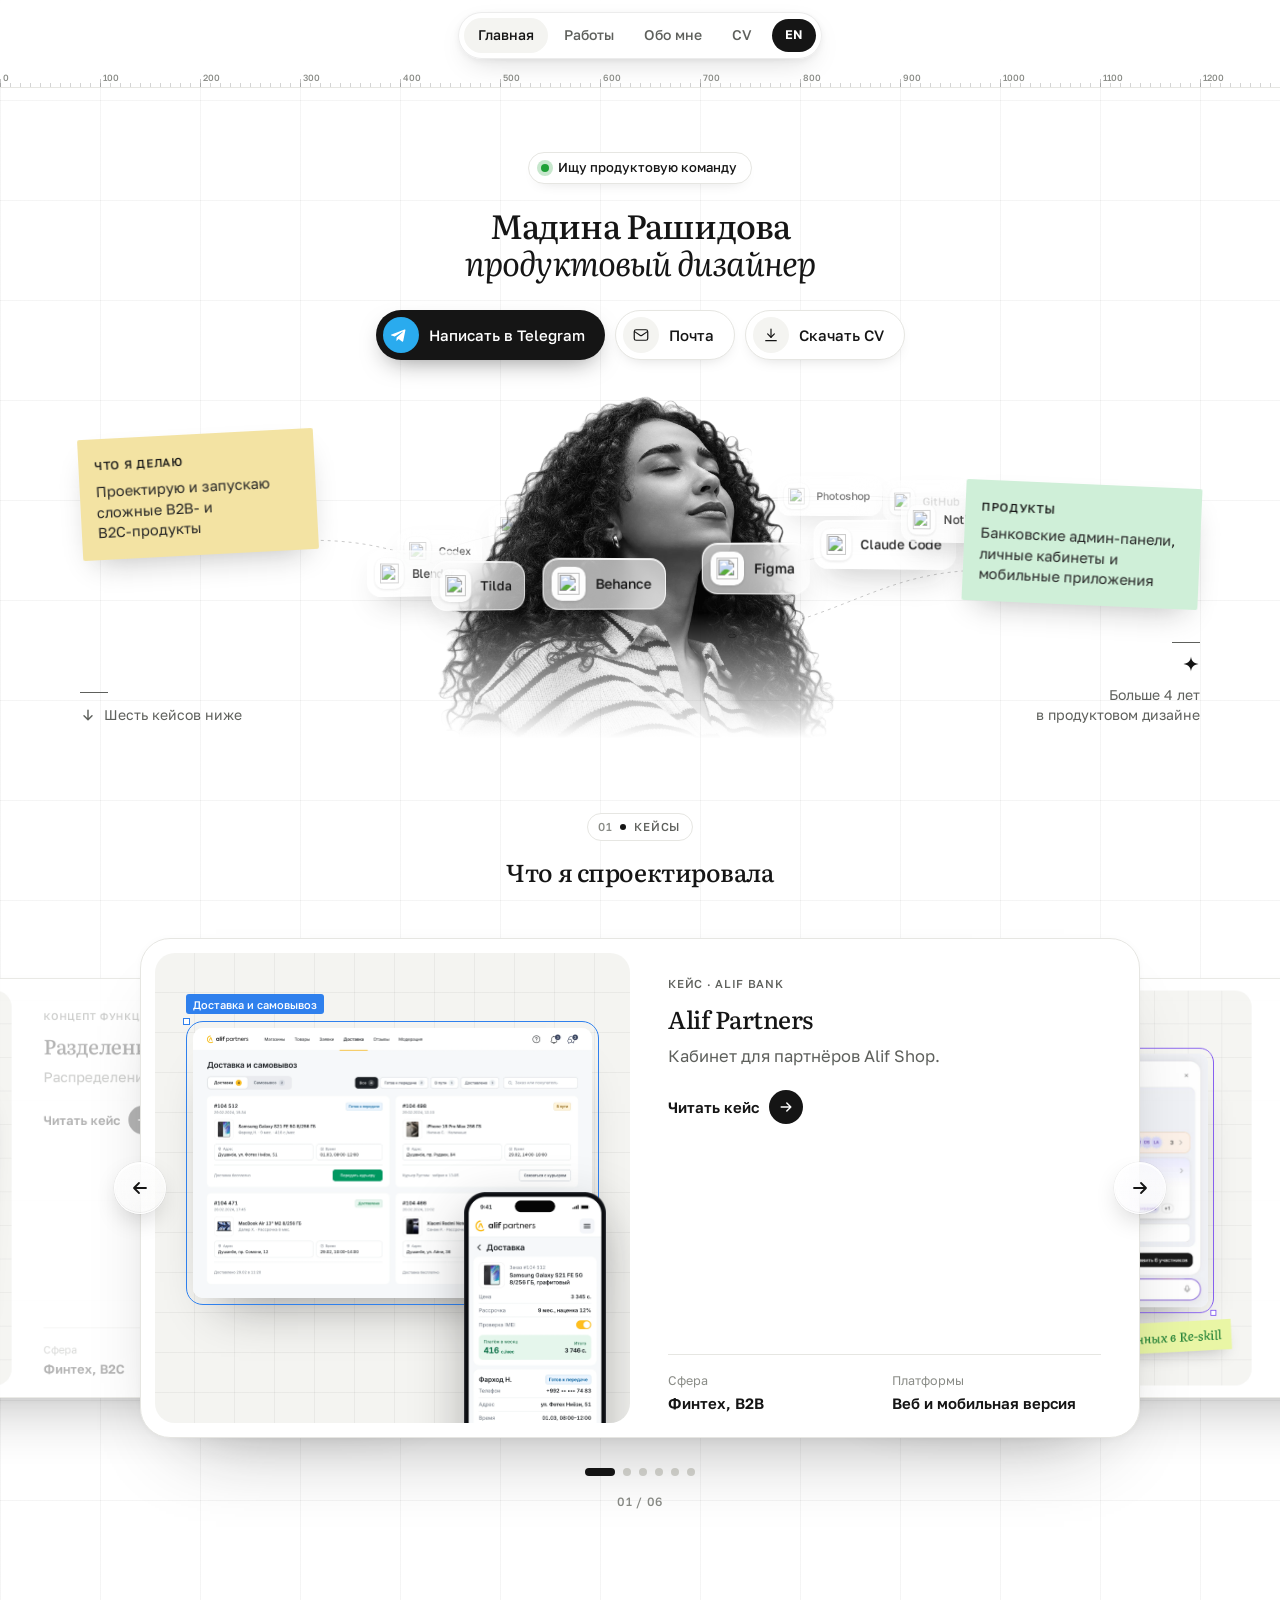
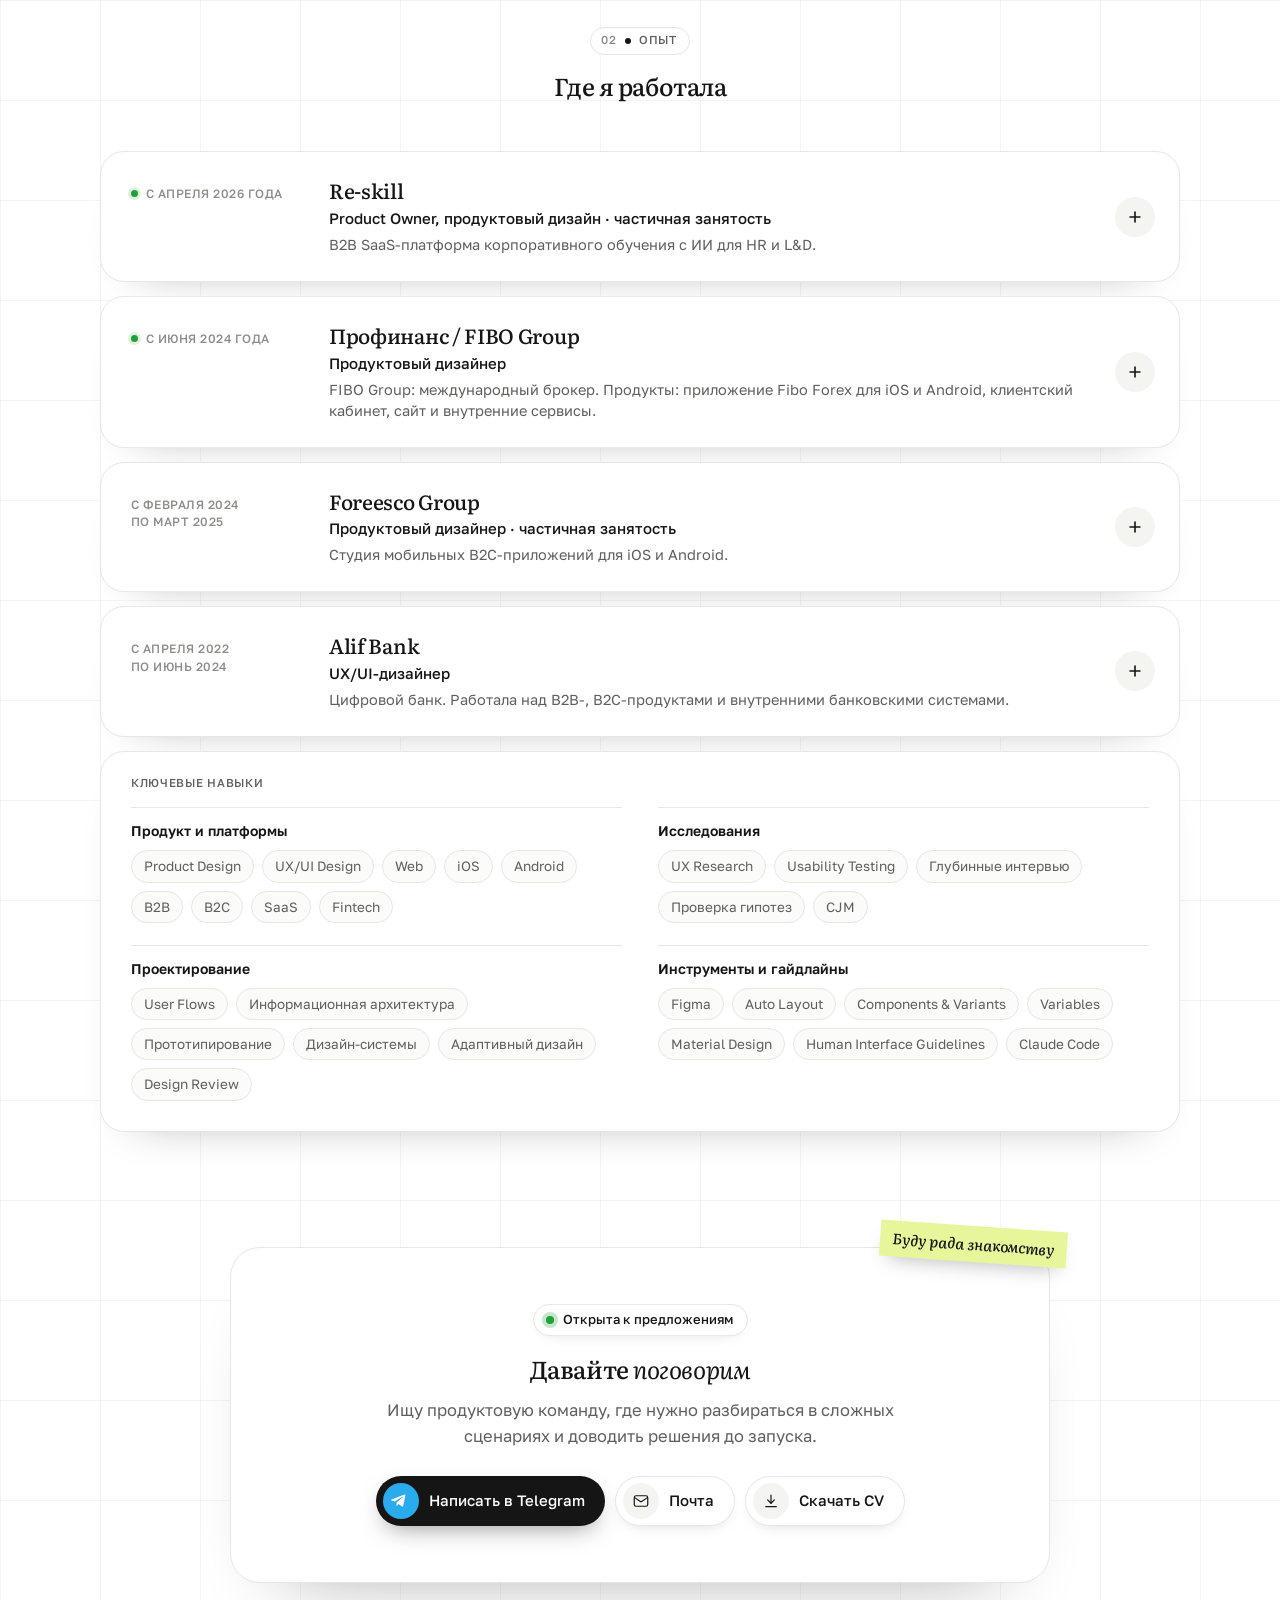
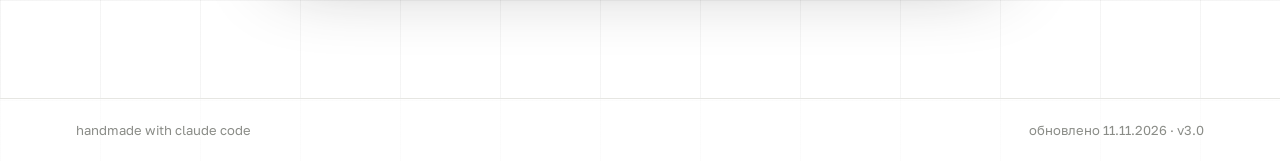
==== commit 39910d9f: "Polish the English version: American spelling, case count and phrasing Co-Authored-By: Claude Opus 5" ====
--- a/index.html
+++ b/index.html
@@ -315,7 +315,7 @@
       </svg>
       <div class="side y" style="--r:-3deg;left:max(16px,calc(50% - 560px));top:12%"><span class="lab"><span data-lang="ru">Что я делаю</span><span data-lang="en">What I do</span></span><p><span data-lang="ru">Проектирую и запускаю сложные B2B‑ и B2C‑продукты</span><span data-lang="en">I design and ship complex B2B and B2C products</span></p></div>
       <div class="side g" style="--r:2.5deg;right:max(16px,calc(50% - 560px));top:26%"><span class="lab"><span data-lang="ru">Продукты</span><span data-lang="en">Products</span></span><p><span data-lang="ru">Банковские админ‑панели, личные кабинеты и мобильные приложения</span><span data-lang="en">Banking admin panels, personal accounts and mobile apps</span></p></div>
-      <div class="corner" style="left:max(16px,calc(50% - 560px))"><a href="#work"><svg viewBox="0 0 20 20" fill="none" aria-hidden="true"><path d="M10 4v11.5M5 11l5 5 5-5" stroke="currentColor" stroke-width="1.8" stroke-linecap="round" stroke-linejoin="round"/></svg><span data-lang="ru">Пять кейсов ниже</span><span data-lang="en">Five cases below</span></a></div>
+      <div class="corner" style="left:max(16px,calc(50% - 560px))"><a href="#work"><svg viewBox="0 0 20 20" fill="none" aria-hidden="true"><path d="M10 4v11.5M5 11l5 5 5-5" stroke="currentColor" stroke-width="1.8" stroke-linecap="round" stroke-linejoin="round"/></svg><span data-lang="ru">Шесть кейсов ниже</span><span data-lang="en">Six cases below</span></a></div>
       <div class="corner r" style="right:max(16px,calc(50% - 560px))"><span class="sp"><svg viewBox="0 0 24 24" aria-hidden="true"><path fill="currentColor" d="M12 2c.4 4.9 2.6 8.6 10 10-7.4 1.4-9.6 5.1-10 10-.4-4.9-2.6-8.6-10-10 7.4-1.4 9.6-5.1 10-10Z"/></svg></span><span><span data-lang="ru">Больше 4 лет<br>в продуктовом дизайне</span><span data-lang="en">4+ years<br>in product design</span></span></div>
       <div class="orbit" aria-hidden="true"><div class="tool"><span class="ti"><img src="assets/tool-figma.svg" alt="" width="22" height="22"></span><span>Figma</span></div><div class="tool"><span class="ti"><img src="assets/tool-claude-code.svg" alt="" width="22" height="22"></span><span>Claude Code</span></div><div class="tool"><span class="ti"><img src="assets/tool-notion.svg" alt="" width="22" height="22"></span><span>Notion</span></div><div class="tool"><span class="ti"><img src="assets/tool-github.svg" alt="" width="22" height="22"></span><span>GitHub</span></div><div class="tool"><span class="ti"><img src="assets/tool-photoshop.svg" alt="" width="22" height="22"></span><span>Photoshop</span></div><div class="tool"><span class="ti"><img src="assets/tool-gpt.svg" alt="" width="22" height="22"></span><span>ChatGPT</span></div><div class="tool"><span class="ti"><img src="assets/tool-illustrator.svg" alt="" width="22" height="22"></span><span>Illustrator</span></div><div class="tool"><span class="ti"><img src="assets/tool-codex.svg" alt="" width="22" height="22"></span><span>Codex</span></div><div class="tool"><span class="ti"><img src="assets/tool-blender.svg" alt="" width="22" height="22"></span><span>Blender</span></div><div class="tool"><span class="ti"><img src="assets/tool-tilda.svg" alt="" width="22" height="22"></span><span>Tilda</span></div><div class="tool"><span class="ti"><img src="assets/tool-behance.svg" alt="" width="22" height="22"></span><span>Behance</span></div></div>
       <img class="portrait" src="assets/portrait-bw.webp" alt="" width="1334" height="1125" fetchpriority="high">
@@ -409,7 +409,7 @@
           <span class="xp-tog" aria-hidden="true"></span>
         </summary>
         <div class="xp-body">
-          <ul class="xp-list"><li><span data-lang="ru">Проектировала пользовательские сценарии и UX/UI: импорт участников, навыков и целей, биллинг, доступ к обучению и онбординг.</span><span data-lang="en">Designed user flows and UX/UI: importing members, skills and targets, billing, access to learning and onboarding.</span></li><li><span data-lang="ru">Проводила юзабилити‑тестирование и UX/UI‑аудиты, формулировала гипотезы и дорабатывала решения по результатам исследований.</span><span data-lang="en">Ran usability testing and UX/UI audits, formed hypotheses and refined solutions based on research findings.</span></li><li><span data-lang="ru">Развивала дизайн‑систему и визуальный стиль продукта, описывала правила компонентов для команды и ИИ‑агентов.</span><span data-lang="en">Grew the design system and the product’s visual style, and documented component rules for the team and AI agents.</span></li><li><span data-lang="ru">Создавала интерактивные прототипы и реализовывала интерфейсы с помощью Claude Code, доводила изменения до PR.</span><span data-lang="en">Built interactive prototypes and implemented interfaces with Claude Code, taking changes all the way to a PR.</span></li><li><span data-lang="ru">Проводила дизайн‑ревью; прорабатывала адаптивность, светлую и тёмную темы, четыре языка и RTL‑интерфейс.</span><span data-lang="en">Ran design reviews; worked through responsive layouts, light and dark themes, four languages and an RTL interface.</span></li><li><span data-lang="ru">Участвовала в приоритизации бэклога и согласовании решений с продуктовой командой и разработчиками.</span><span data-lang="en">Took part in backlog prioritisation and aligned decisions with the product team and engineers.</span></li></ul>
+          <ul class="xp-list"><li><span data-lang="ru">Проектировала пользовательские сценарии и UX/UI: импорт участников, навыков и целей, биллинг, доступ к обучению и онбординг.</span><span data-lang="en">Designed user flows and UX/UI: importing members, skills and targets, billing, access to learning and onboarding.</span></li><li><span data-lang="ru">Проводила юзабилити‑тестирование и UX/UI‑аудиты, формулировала гипотезы и дорабатывала решения по результатам исследований.</span><span data-lang="en">Ran usability testing and UX/UI audits, formed hypotheses and refined solutions based on research findings.</span></li><li><span data-lang="ru">Развивала дизайн‑систему и визуальный стиль продукта, описывала правила компонентов для команды и ИИ‑агентов.</span><span data-lang="en">Grew the design system and the product’s visual style, and documented component rules for the team and AI agents.</span></li><li><span data-lang="ru">Создавала интерактивные прототипы и реализовывала интерфейсы с помощью Claude Code, доводила изменения до PR.</span><span data-lang="en">Built interactive prototypes and implemented interfaces with Claude Code, taking changes all the way to a PR.</span></li><li><span data-lang="ru">Проводила дизайн‑ревью; прорабатывала адаптивность, светлую и тёмную темы, четыре языка и RTL‑интерфейс.</span><span data-lang="en">Ran design reviews; worked through responsive layouts, light and dark themes, four languages and an RTL interface.</span></li><li><span data-lang="ru">Участвовала в приоритизации бэклога и согласовании решений с продуктовой командой и разработчиками.</span><span data-lang="en">Took part in backlog prioritization and aligned decisions with the product team and engineers.</span></li></ul>
           <div class="xp-cases"><a class="xp-case" href="case-reskill-import.html"><span data-lang="ru">Кейс «Перенос данных»</span><span data-lang="en">Case: Moving data</span><i><svg viewBox="0 0 20 20" fill="none" aria-hidden="true"><path d="M4 10h11.5M11 5l5 5-5 5" stroke="currentColor" stroke-width="1.8" stroke-linecap="round" stroke-linejoin="round"/></svg></i></a></div>
         </div>
       </details>
@@ -420,7 +420,7 @@
           <span class="xp-tog" aria-hidden="true"></span>
         </summary>
         <div class="xp-body">
-          <ul class="xp-list"><li><span data-lang="ru">Проектировала и улучшала B2C‑ и партнёрские B2B‑сценарии для Web, iOS и Android: User Flows, CJM, информационную архитектуру и UI.</span><span data-lang="en">Designed and improved B2C and partner B2B flows for Web, iOS and Android: user flows, CJM, information architecture and UI.</span></li><li><span data-lang="ru">Разработала единую дизайн‑систему, согласовывала компоненты и пользовательские паттерны между сайтом, кабинетом и приложением.</span><span data-lang="en">Built a unified design system and aligned components and user patterns across the website, the client account and the app.</span></li><li><span data-lang="ru">Проводила глубинные интервью, конкурентный анализ и UX/UI‑аудиты; формулировала гипотезы и предложения в продуктовый roadmap.</span><span data-lang="en">Ran in‑depth interviews, competitive analysis and UX/UI audits; formed hypotheses and proposals for the product roadmap.</span></li><li><span data-lang="ru">Переработала структуру аналитических сервисов и экономического календаря на основе исследований и анализа поведения пользователей.</span><span data-lang="en">Reworked the structure of the analytics services and the economic calendar based on research and user behaviour analysis.</span></li><li><span data-lang="ru">Спроектировала EAJ Trader с нуля: структуру клиентского кабинета, ключевые сценарии, прототипы и финальные макеты.</span><span data-lang="en">Designed EAJ Trader from scratch: the client account structure, key flows, prototypes and final designs.</span></li><li><span data-lang="ru">Аргументировала решения перед бизнесом и командой, готовила спецификации и проводила дизайн‑ревью реализации.</span><span data-lang="en">Argued for decisions with the business and the team, prepared specifications and ran design reviews of the implementation.</span></li></ul>
+          <ul class="xp-list"><li><span data-lang="ru">Проектировала и улучшала B2C‑ и партнёрские B2B‑сценарии для Web, iOS и Android: User Flows, CJM, информационную архитектуру и UI.</span><span data-lang="en">Designed and improved B2C and partner B2B flows for Web, iOS and Android: user flows, CJM, information architecture and UI.</span></li><li><span data-lang="ru">Разработала единую дизайн‑систему, согласовывала компоненты и пользовательские паттерны между сайтом, кабинетом и приложением.</span><span data-lang="en">Built a unified design system and aligned components and user patterns across the website, the client account and the app.</span></li><li><span data-lang="ru">Проводила глубинные интервью, конкурентный анализ и UX/UI‑аудиты; формулировала гипотезы и предложения в продуктовый roadmap.</span><span data-lang="en">Ran in‑depth interviews, competitive analysis and UX/UI audits; formed hypotheses and proposals for the product roadmap.</span></li><li><span data-lang="ru">Переработала структуру аналитических сервисов и экономического календаря на основе исследований и анализа поведения пользователей.</span><span data-lang="en">Reworked the structure of the analytics services and the economic calendar based on research and user behavior analysis.</span></li><li><span data-lang="ru">Спроектировала EAJ Trader с нуля: структуру клиентского кабинета, ключевые сценарии, прототипы и финальные макеты.</span><span data-lang="en">Designed EAJ Trader from scratch: the client account structure, key flows, prototypes and final designs.</span></li><li><span data-lang="ru">Аргументировала решения перед бизнесом и командой, готовила спецификации и проводила дизайн‑ревью реализации.</span><span data-lang="en">Argued for decisions with the business and the team, prepared specifications and ran design reviews of the implementation.</span></li></ul>
           <div class="xp-cases"><a class="xp-case" href="case-eaj-trader.html"><span data-lang="ru">Кейс EAJ Trader</span><span data-lang="en">Case: EAJ Trader</span><i><svg viewBox="0 0 20 20" fill="none" aria-hidden="true"><path d="M4 10h11.5M11 5l5 5-5 5" stroke="currentColor" stroke-width="1.8" stroke-linecap="round" stroke-linejoin="round"/></svg></i></a></div>
         </div>
       </details>
@@ -442,7 +442,7 @@
           <span class="xp-tog" aria-hidden="true"></span>
         </summary>
         <div class="xp-body">
-          <ul class="xp-list"><li><span data-lang="ru">Спроектировала Alif Partners: B2B‑кабинет для самостоятельной работы партнёров банка.</span><span data-lang="en">Designed Alif Partners: a B2B account where the bank’s partners work on their own.</span></li><li><span data-lang="ru">Проектировала Alif Audit и Autocall: внутренние сценарии согласований, голосований и автоматизированных коммуникаций.</span><span data-lang="en">Designed Alif Audit and Autocall: internal flows for approvals, voting and automated communications.</span></li><li><span data-lang="ru">Спроектировала и сопровождала запуск раздела Visa Privileges в мобильном приложении Alif Mobi.</span><span data-lang="en">Designed and supported the launch of the Visa Privileges section in the Alif Mobi app.</span></li><li><span data-lang="ru">Собирала и анализировала требования, проводила глубинные интервью и UX‑аудиты; переводила сложные бизнес‑процессы в пользовательские сценарии и интерфейсы.</span><span data-lang="en">Gathered and analysed requirements, ran in‑depth interviews and UX audits; turned complex business processes into user flows and interfaces.</span></li><li><span data-lang="ru">Создавала веб‑ и мобильные макеты, защищала решения перед стейкхолдерами и проводила дизайн‑ревью совместно с разработкой.</span><span data-lang="en">Created web and mobile designs, defended decisions in front of stakeholders and ran design reviews together with engineering.</span></li></ul>
+          <ul class="xp-list"><li><span data-lang="ru">Спроектировала Alif Partners: B2B‑кабинет для самостоятельной работы партнёров банка.</span><span data-lang="en">Designed Alif Partners: a B2B account where the bank’s partners work on their own.</span></li><li><span data-lang="ru">Проектировала Alif Audit и Autocall: внутренние сценарии согласований, голосований и автоматизированных коммуникаций.</span><span data-lang="en">Designed Alif Audit and Autocall: internal flows for approvals, voting and automated communications.</span></li><li><span data-lang="ru">Спроектировала и сопровождала запуск раздела Visa Privileges в мобильном приложении Alif Mobi.</span><span data-lang="en">Designed and supported the launch of the Visa Privileges section in the Alif Mobi app.</span></li><li><span data-lang="ru">Собирала и анализировала требования, проводила глубинные интервью и UX‑аудиты; переводила сложные бизнес‑процессы в пользовательские сценарии и интерфейсы.</span><span data-lang="en">Gathered and analyzed requirements, ran in‑depth interviews and UX audits; turned complex business processes into user flows and interfaces.</span></li><li><span data-lang="ru">Создавала веб‑ и мобильные макеты, защищала решения перед стейкхолдерами и проводила дизайн‑ревью совместно с разработкой.</span><span data-lang="en">Created web and mobile designs, defended decisions in front of stakeholders and ran design reviews together with engineering.</span></li></ul>
           <div class="xp-cases"><a class="xp-case" href="case-alif-partners.html"><span data-lang="ru">Кейс Alif Partners</span><span data-lang="en">Case: Alif Partners</span><i><svg viewBox="0 0 20 20" fill="none" aria-hidden="true"><path d="M4 10h11.5M11 5l5 5-5 5" stroke="currentColor" stroke-width="1.8" stroke-linecap="round" stroke-linejoin="round"/></svg></i></a></div>
         </div>
       </details>
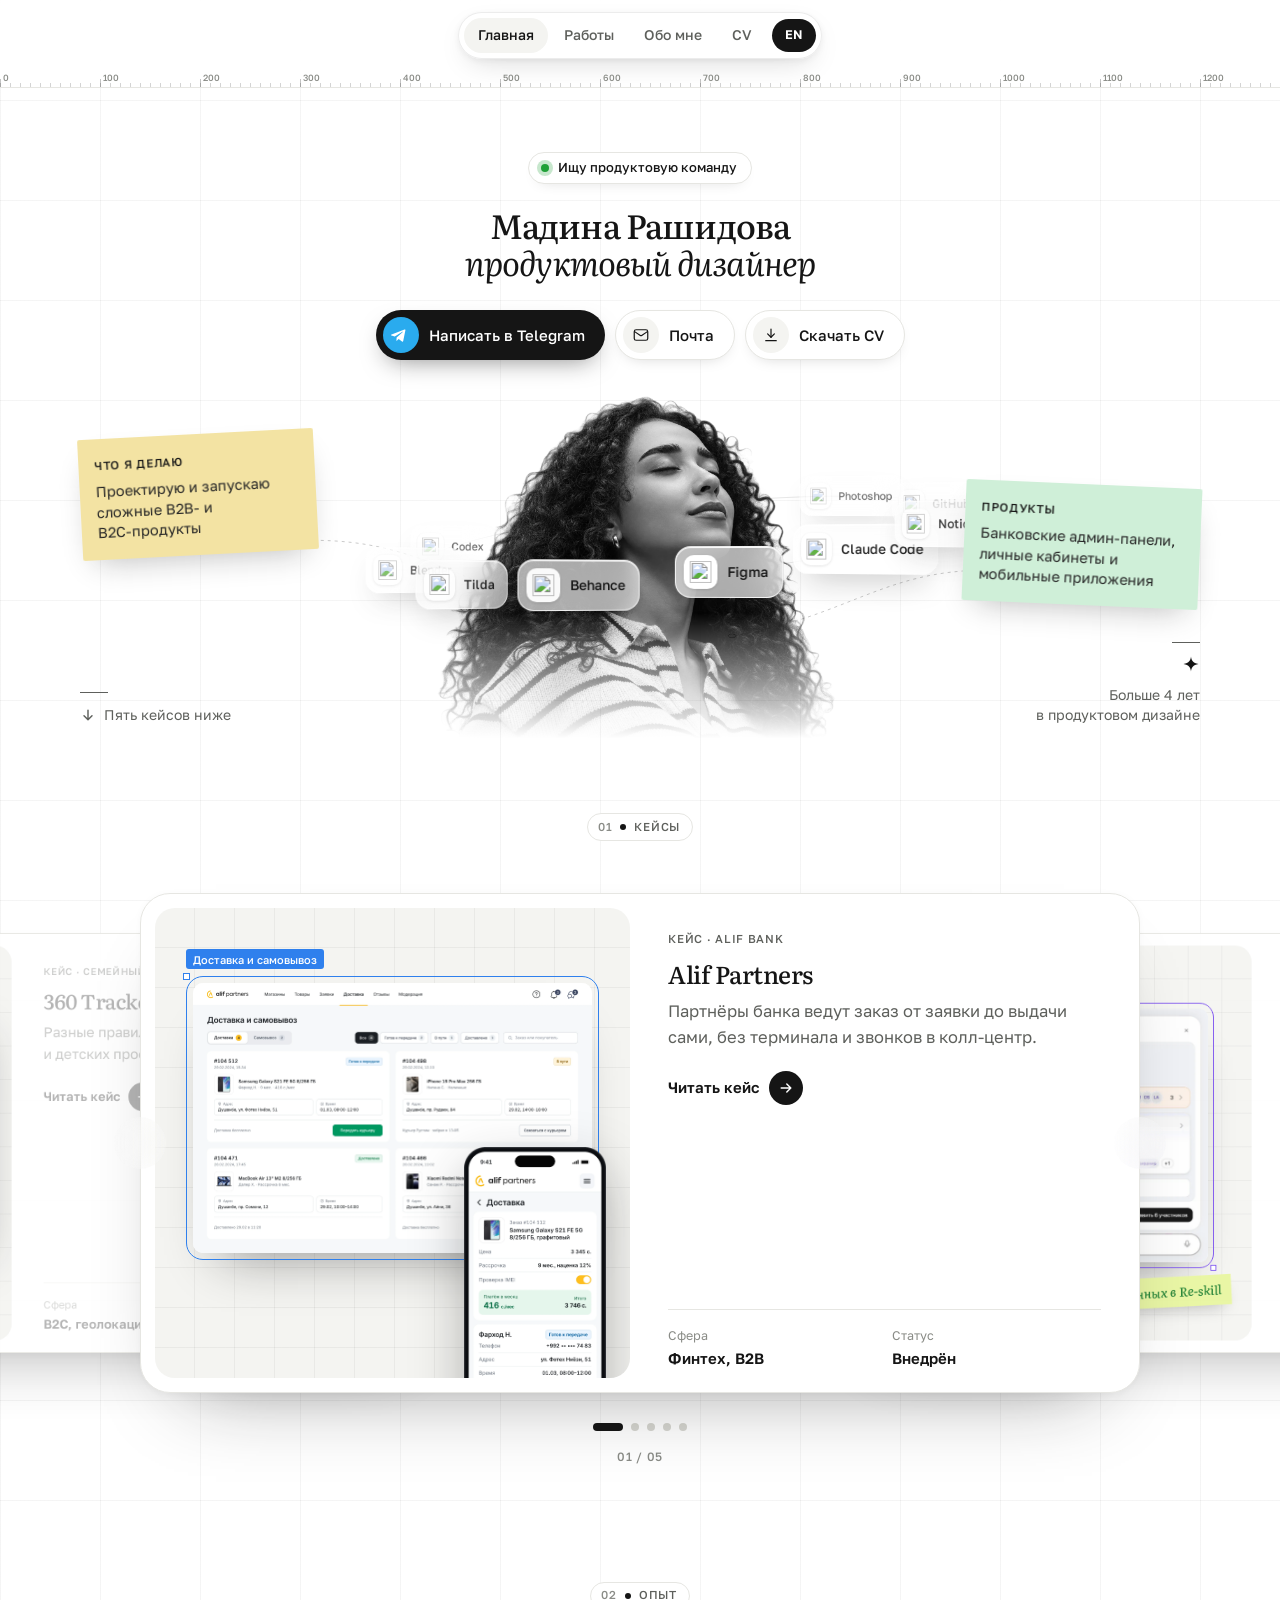
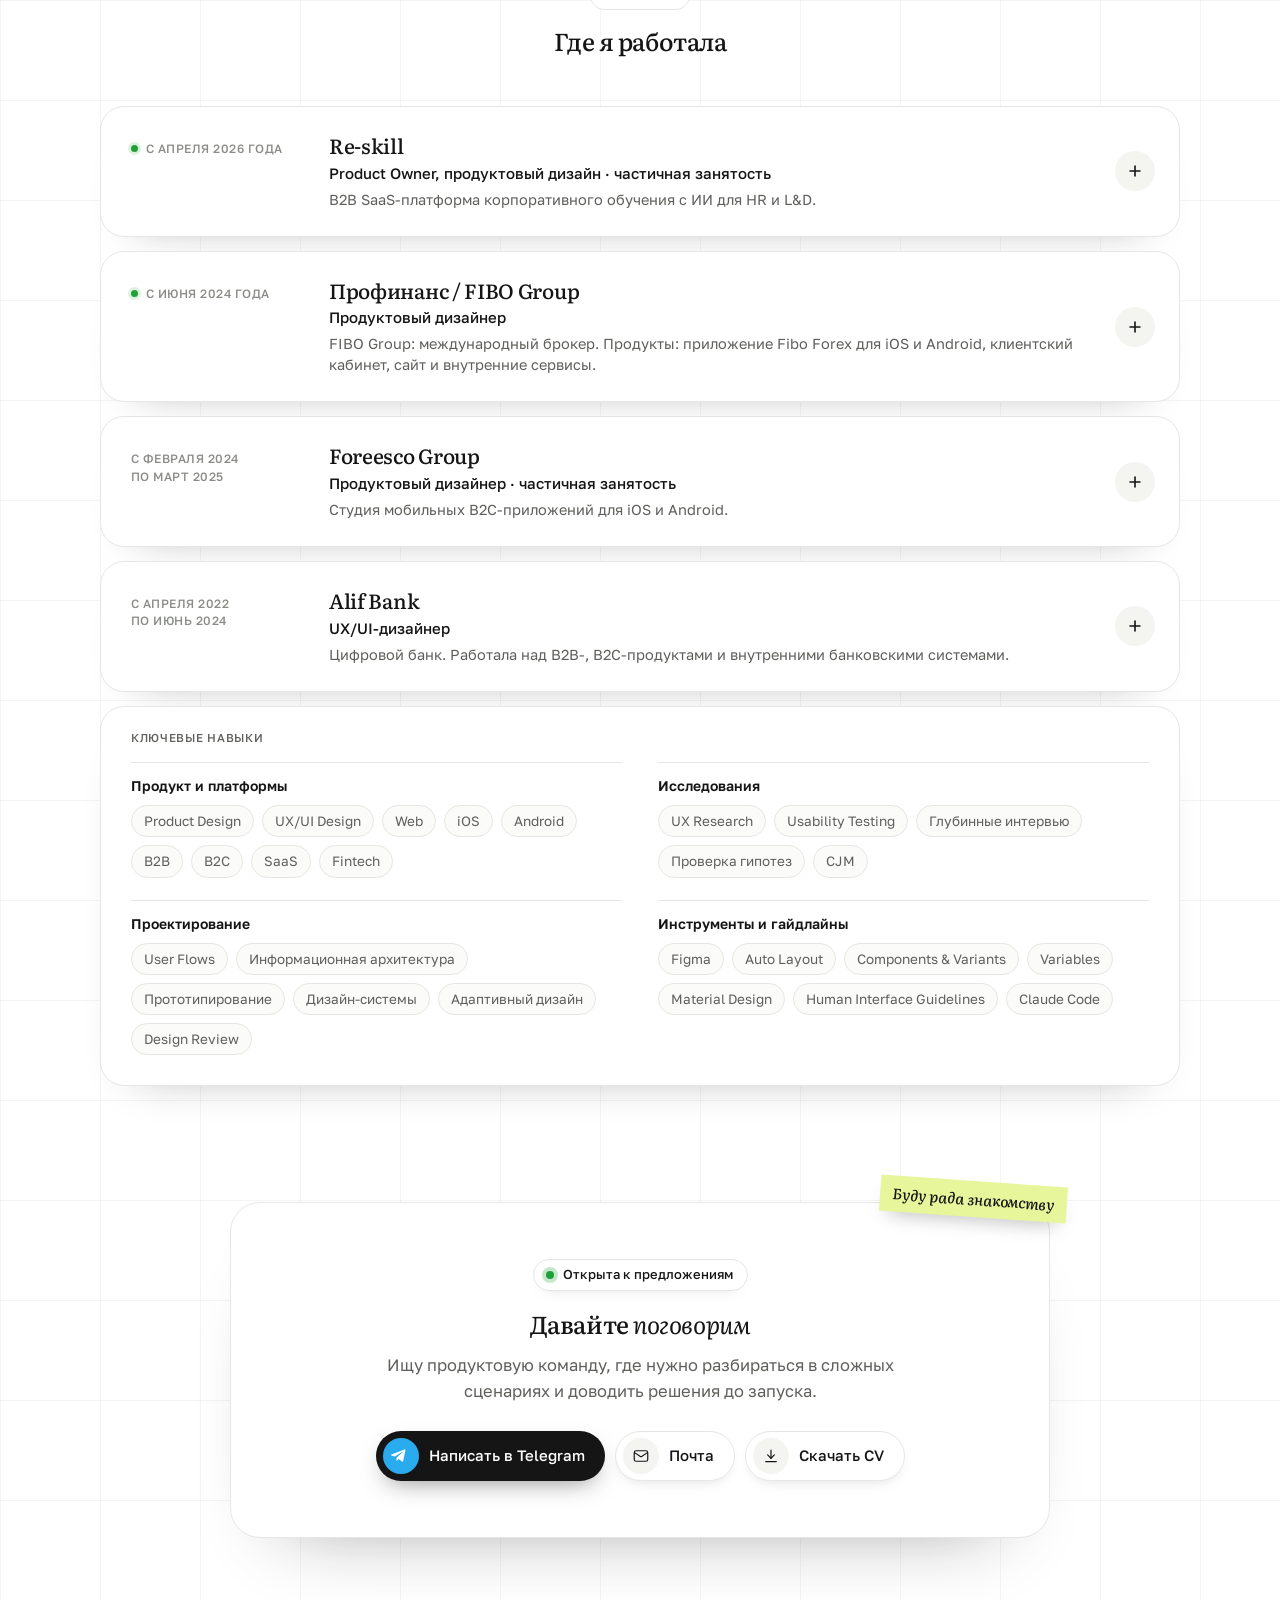
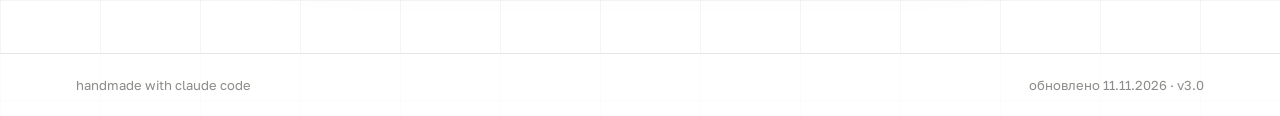
==== commit ebda015e: "Rework cases for senior framing: canvas, comments, hypotheses - Shared case blocks (case-blocks.css/" ====
--- a/index.html
+++ b/index.html
@@ -6,7 +6,7 @@
 <script>(function(){if(localStorage.getItem('site-lang')==='en')document.documentElement.classList.add('lang-en');})();</script>
 <title data-ru="Мадина Рашидова · Продуктовый дизайнер" data-en="Madina Rashidova · Product Designer">Мадина Рашидова · Продуктовый дизайнер</title>
 <link rel="icon" type="image/png" href="favicon.png">
-<meta name="description" data-ru="Мадина Рашидова, продуктовый дизайнер в финтехе, B2B и B2C. Кейсы: разделение счёта в СберБанк Онлайн, перенос участников в Re-skill, Alif Partners, EAJ Trader, 360 Tracker, Namaste." data-en="Madina Rashidova, a product designer in fintech, B2B and B2C. Cases: bill splitting in SberBank Online, moving members into Re-skill, Alif Partners, EAJ Trader, 360 Tracker, Namaste." content="Мадина Рашидова, продуктовый дизайнер в финтехе, B2B и B2C. Кейсы: разделение счёта в СберБанк Онлайн, перенос участников в Re-skill, Alif Partners, EAJ Trader, 360 Tracker, Namaste.">
+<meta name="description" data-ru="Мадина Рашидова, продуктовый дизайнер в финтехе, B2B и B2C. Кейсы: Alif Partners, перенос данных в Re-skill, разделение счёта в СберБанк Онлайн, EAJ Trader, 360 Tracker." data-en="Madina Rashidova, a product designer in fintech, B2B and B2C. Cases: Alif Partners, moving data into Re-skill, bill splitting in SberBank Online, EAJ Trader, 360 Tracker." content="Мадина Рашидова, продуктовый дизайнер в финтехе, B2B и B2C. Кейсы: Alif Partners, перенос данных в Re-skill, разделение счёта в СберБанк Онлайн, EAJ Trader, 360 Tracker.">
 <link rel="preconnect" href="https://fonts.googleapis.com">
 <link rel="preconnect" href="https://fonts.gstatic.com" crossorigin>
 <link href="https://fonts.googleapis.com/css2?family=Golos+Text:wght@400;500;600;700&family=Literata:ital,opsz,wght@0,7..72,400;0,7..72,500;0,7..72,600;1,7..72,400;1,7..72,500&display=swap" rel="stylesheet">
@@ -285,7 +285,7 @@
 @media (max-width:640px){.tool{padding:6px;gap:0;font-size:0;border-radius:14px}.tool .ti{width:30px;height:30px}.tool img{width:19px;height:19px}}
 </style>
 <link rel="stylesheet" href="assets/typography.css">
-<link rel="stylesheet" href="assets/site-chrome.css?v=2">
+<link rel="stylesheet" href="assets/site-chrome.css?v=6">
 </head>
 <body>
   <div class="top"><div class="navrow"><nav class="site-nav">
@@ -315,7 +315,7 @@
       </svg>
       <div class="side y" style="--r:-3deg;left:max(16px,calc(50% - 560px));top:12%"><span class="lab"><span data-lang="ru">Что я делаю</span><span data-lang="en">What I do</span></span><p><span data-lang="ru">Проектирую и запускаю сложные B2B‑ и B2C‑продукты</span><span data-lang="en">I design and ship complex B2B and B2C products</span></p></div>
       <div class="side g" style="--r:2.5deg;right:max(16px,calc(50% - 560px));top:26%"><span class="lab"><span data-lang="ru">Продукты</span><span data-lang="en">Products</span></span><p><span data-lang="ru">Банковские админ‑панели, личные кабинеты и мобильные приложения</span><span data-lang="en">Banking admin panels, personal accounts and mobile apps</span></p></div>
-      <div class="corner" style="left:max(16px,calc(50% - 560px))"><a href="#work"><svg viewBox="0 0 20 20" fill="none" aria-hidden="true"><path d="M10 4v11.5M5 11l5 5 5-5" stroke="currentColor" stroke-width="1.8" stroke-linecap="round" stroke-linejoin="round"/></svg><span data-lang="ru">Шесть кейсов ниже</span><span data-lang="en">Six cases below</span></a></div>
+      <div class="corner" style="left:max(16px,calc(50% - 560px))"><a href="#work"><svg viewBox="0 0 20 20" fill="none" aria-hidden="true"><path d="M10 4v11.5M5 11l5 5 5-5" stroke="currentColor" stroke-width="1.8" stroke-linecap="round" stroke-linejoin="round"/></svg><span data-lang="ru">Пять кейсов ниже</span><span data-lang="en">Five cases below</span></a></div>
       <div class="corner r" style="right:max(16px,calc(50% - 560px))"><span class="sp"><svg viewBox="0 0 24 24" aria-hidden="true"><path fill="currentColor" d="M12 2c.4 4.9 2.6 8.6 10 10-7.4 1.4-9.6 5.1-10 10-.4-4.9-2.6-8.6-10-10 7.4-1.4 9.6-5.1 10-10Z"/></svg></span><span><span data-lang="ru">Больше 4 лет<br>в продуктовом дизайне</span><span data-lang="en">4+ years<br>in product design</span></span></div>
       <div class="orbit" aria-hidden="true"><div class="tool"><span class="ti"><img src="assets/tool-figma.svg" alt="" width="22" height="22"></span><span>Figma</span></div><div class="tool"><span class="ti"><img src="assets/tool-claude-code.svg" alt="" width="22" height="22"></span><span>Claude Code</span></div><div class="tool"><span class="ti"><img src="assets/tool-notion.svg" alt="" width="22" height="22"></span><span>Notion</span></div><div class="tool"><span class="ti"><img src="assets/tool-github.svg" alt="" width="22" height="22"></span><span>GitHub</span></div><div class="tool"><span class="ti"><img src="assets/tool-photoshop.svg" alt="" width="22" height="22"></span><span>Photoshop</span></div><div class="tool"><span class="ti"><img src="assets/tool-gpt.svg" alt="" width="22" height="22"></span><span>ChatGPT</span></div><div class="tool"><span class="ti"><img src="assets/tool-illustrator.svg" alt="" width="22" height="22"></span><span>Illustrator</span></div><div class="tool"><span class="ti"><img src="assets/tool-codex.svg" alt="" width="22" height="22"></span><span>Codex</span></div><div class="tool"><span class="ti"><img src="assets/tool-blender.svg" alt="" width="22" height="22"></span><span>Blender</span></div><div class="tool"><span class="ti"><img src="assets/tool-tilda.svg" alt="" width="22" height="22"></span><span>Tilda</span></div><div class="tool"><span class="ti"><img src="assets/tool-behance.svg" alt="" width="22" height="22"></span><span>Behance</span></div></div>
       <img class="portrait" src="assets/portrait-bw.webp" alt="" width="1334" height="1125" fetchpriority="high">
@@ -325,74 +325,64 @@
   <section class="sec" id="work" style="padding-top:clamp(48px,5vw,72px)" aria-labelledby="workT">
     <div class="wrap sec-head">
       <span class="kick"><b>01</b><i></i><span data-lang="ru">Кейсы</span><span data-lang="en">Case studies</span></span>
-      <h2 class="h2" id="workT"><span data-lang="ru">Что я спроектировала</span><span data-lang="en">What I’ve designed</span></h2>
+      <h2 class="h2" id="workT" style="position:absolute;width:1px;height:1px;overflow:hidden;clip:rect(0 0 0 0);white-space:nowrap"><span data-lang="ru">Что я спроектировала</span><span data-lang="en">What I’ve designed</span></h2>
     </div>
     <div class="car" data-car role="region" aria-roledescription="carousel" aria-label="Кейсы" data-aria-ru="Кейсы" data-aria-en="Case studies">
       <div class="car-view">
-      <article class="cc" data-i="0" aria-roledescription="slide" aria-label="1 / 6">
+      <article class="cc" data-i="0" aria-roledescription="slide" aria-label="1 / 5">
         <a class="cc-vis" href="case-alif-partners.html" tabindex="-1" aria-hidden="true"><div class="cv cv-alif"><div class="sel win"><span class="fr-lab"><span data-lang="ru">Доставка и самовывоз</span><span data-lang="en">Delivery and pickup</span></span><img class="" data-src-ru="assets/process/alif-v2/delivery-ru.webp" data-src-en="assets/process/alif-v2/delivery.webp" src="assets/process/alif-v2/delivery-ru.webp" data-alt-ru="Раздел доставки в кабинете партнёра" data-alt-en="Delivery section in the partner account" alt="Раздел доставки в кабинете партнёра" loading="lazy" decoding="async"></div><img class="phn" data-src-ru="assets/process/alif-v2/phone-delivery-ru.webp" data-src-en="assets/process/alif-v2/phone-delivery.webp" src="assets/process/alif-v2/phone-delivery-ru.webp" data-alt-ru="Мобильная версия раздела доставки" data-alt-en="Mobile version of the delivery section" alt="Мобильная версия раздела доставки" loading="lazy" decoding="async"></div></a>
         <div class="cc-body">
           <span class="lab"><span data-lang="ru">Кейс · Alif Bank</span><span data-lang="en">Case · Alif Bank</span></span>
           <h3><a href="case-alif-partners.html">Alif Partners</a></h3>
-          <p><span data-lang="ru">Кабинет для партнёров Alif Shop.</span><span data-lang="en">An account for Alif Shop partners.</span></p>
+          <p><span data-lang="ru">Партнёры банка ведут заказ от заявки до выдачи сами, без терминала и звонков в колл‑центр.</span><span data-lang="en">Bank partners take an order from request to handover on their own, with no terminal and no call‑center calls.</span></p>
           <span class="cc-more"><span data-lang="ru">Читать кейс</span><span data-lang="en">Read the case</span><i><svg viewBox="0 0 20 20" fill="none" aria-hidden="true"><path d="M4 10h11.5M11 5l5 5-5 5" stroke="currentColor" stroke-width="1.8" stroke-linecap="round" stroke-linejoin="round"/></svg></i></span>
-          <dl class="cc-facts"><div><dt><span data-lang="ru">Сфера</span><span data-lang="en">Field</span></dt><dd><span data-lang="ru">Финтех, B2B</span><span data-lang="en">Fintech, B2B</span></dd></div><div><dt><span data-lang="ru">Платформы</span><span data-lang="en">Platforms</span></dt><dd><span data-lang="ru">Веб и мобильная версия</span><span data-lang="en">Web and mobile</span></dd></div></dl>
+          <dl class="cc-facts"><div><dt><span data-lang="ru">Сфера</span><span data-lang="en">Field</span></dt><dd><span data-lang="ru">Финтех, B2B</span><span data-lang="en">Fintech, B2B</span></dd></div><div><dt><span data-lang="ru">Статус</span><span data-lang="en">Status</span></dt><dd><span data-lang="ru">Внедрён</span><span data-lang="en">Implemented</span></dd></div></dl>
         </div>
       </article>
-      <article class="cc" data-i="1" aria-roledescription="slide" aria-label="2 / 6">
+      <article class="cc" data-i="1" aria-roledescription="slide" aria-label="2 / 5">
         <a class="cc-vis" href="case-reskill-import.html" tabindex="-1" aria-hidden="true"><div class="cv cv-reskill"><div class="sel win" style="--sel:#6938EF"><span class="fr-lab"><span data-lang="ru">Сводка до сохранения</span><span data-lang="en">Summary before saving</span></span><img src="assets/process/import/02-summary-members.webp" data-src-ru="assets/process/import/02-summary-members.webp" data-src-en="assets/process/import/en/02-summary-members.webp" data-alt-ru="Сводка переноса участников в Re-skill" data-alt-en="People import summary in Re-skill" alt="Сводка переноса участников в Re-skill" loading="lazy" decoding="async"></div><span class="cv-note"><span data-lang="ru">Перенос данных в Re-skill</span><span data-lang="en">Moving data into Re-skill</span></span></div></a>
         <div class="cc-body">
           <span class="lab"><span data-lang="ru">Кейс · Re-skill</span><span data-lang="en">Case · Re-skill</span></span>
           <h3><a href="case-reskill-import.html"><span data-lang="ru">Перенос данных</span><span data-lang="en">Moving data</span></a></h3>
-          <p><span data-lang="ru">Сотрудники, навыки и цели в одном черновике.</span><span data-lang="en">Employees, skills and targets in one draft.</span></p>
+          <p><span data-lang="ru">Подключение компании к платформе обучения Re-skill.</span><span data-lang="en">Connecting a company to the Re-skill learning platform.</span></p>
           <span class="cc-more"><span data-lang="ru">Читать кейс</span><span data-lang="en">Read the case</span><i><svg viewBox="0 0 20 20" fill="none" aria-hidden="true"><path d="M4 10h11.5M11 5l5 5-5 5" stroke="currentColor" stroke-width="1.8" stroke-linecap="round" stroke-linejoin="round"/></svg></i></span>
-          <dl class="cc-facts"><div><dt><span data-lang="ru">Сфера</span><span data-lang="en">Field</span></dt><dd><span data-lang="ru">EdTech, B2B</span><span data-lang="en">EdTech, B2B</span></dd></div><div><dt><span data-lang="ru">Платформа</span><span data-lang="en">Platform</span></dt><dd><span data-lang="ru">Веб</span><span data-lang="en">Web</span></dd></div></dl>
+          <dl class="cc-facts"><div><dt><span data-lang="ru">Сфера</span><span data-lang="en">Field</span></dt><dd><span data-lang="ru">EdTech, B2B</span><span data-lang="en">EdTech, B2B</span></dd></div><div><dt><span data-lang="ru">Статус</span><span data-lang="en">Status</span></dt><dd><span data-lang="ru">В разработке</span><span data-lang="en">In development</span></dd></div></dl>
         </div>
       </article>
-      <article class="cc" data-i="2" aria-roledescription="slide" aria-label="3 / 6">
+      <article class="cc" data-i="2" aria-roledescription="slide" aria-label="3 / 5">
+        <a class="cc-vis" href="case-sber-split.html" tabindex="-1" aria-hidden="true"><div class="cv cv-sber"><div class="ph a"><img class="" data-src-ru="assets/sber/v3/recipient-02-request.webp" data-src-en="assets/sber/v3-en/recipient-02-request.webp" src="assets/sber/v3/recipient-02-request.webp" data-alt-ru="Экран сбора в СберБанк Онлайн" data-alt-en="Collection screen in SberBank Online" alt="Экран сбора в СберБанк Онлайн" loading="lazy" decoding="async"></div><div class="sel"><span class="fr-lab"><span data-lang="ru">Сбор по позициям</span><span data-lang="en">Split by items</span></span><div class="ph b"><img class="" data-src-ru="assets/sber/v3/split-items-03-assigned.webp" data-src-en="assets/sber/v3-en/split-items-03-assigned.webp" src="assets/sber/v3/split-items-03-assigned.webp" data-alt-ru="Экран сбора в СберБанк Онлайн" data-alt-en="Collection screen in SberBank Online" alt="Экран сбора в СберБанк Онлайн" loading="lazy" decoding="async"></div></div><div class="ph c"><img class="" data-src-ru="assets/sber/v3/creator-11-collection-status.webp" data-src-en="assets/sber/v3-en/creator-11-collection-status.webp" src="assets/sber/v3/creator-11-collection-status.webp" data-alt-ru="Экран сбора в СберБанк Онлайн" data-alt-en="Collection screen in SberBank Online" alt="Экран сбора в СберБанк Онлайн" loading="lazy" decoding="async"></div><span class="cv-note"><span data-lang="ru">Из чего моя сумма?</span><span data-lang="en">What makes up my share?</span></span></div></a>
+        <div class="cc-body">
+          <span class="lab"><span data-lang="ru">Концепт функции · СберБанк Онлайн</span><span data-lang="en">Feature concept · SberBank Online</span></span>
+          <h3><a href="case-sber-split.html"><span data-lang="ru">Разделение счёта</span><span data-lang="en">Bill splitting</span></a></h3>
+          <p><span data-lang="ru">Расчёт после общего счёта внутри банка, а не в чатах: участник видит, из чего его сумма.</span><span data-lang="en">Settling a shared bill inside the bank, not in chats: each participant sees what their share is made of.</span></p>
+          <span class="cc-more"><span data-lang="ru">Читать кейс</span><span data-lang="en">Read the case</span><i><svg viewBox="0 0 20 20" fill="none" aria-hidden="true"><path d="M4 10h11.5M11 5l5 5-5 5" stroke="currentColor" stroke-width="1.8" stroke-linecap="round" stroke-linejoin="round"/></svg></i></span>
+          <dl class="cc-facts"><div><dt><span data-lang="ru">Сфера</span><span data-lang="en">Field</span></dt><dd><span data-lang="ru">Финтех, B2C</span><span data-lang="en">Fintech, B2C</span></dd></div><div><dt><span data-lang="ru">Статус</span><span data-lang="en">Status</span></dt><dd><span data-lang="ru">Концепт</span><span data-lang="en">Concept</span></dd></div></dl>
+        </div>
+      </article>
+      <article class="cc" data-i="3" aria-roledescription="slide" aria-label="4 / 5">
         <a class="cc-vis" href="case-eaj-trader.html" tabindex="-1" aria-hidden="true"><div class="cv cv-eaj"><div class="sel win"><span class="fr-lab"><span data-lang="ru">Главная кабинета</span><span data-lang="en">Account home</span></span><div class="crop"><img class="" data-src-ru="assets/process/eaj-v3/home-ru.webp" data-src-en="assets/process/eaj-v3/home.webp" src="assets/process/eaj-v3/home-ru.webp" data-alt-ru="Главная личного кабинета EAJ Trader" data-alt-en="EAJ Trader account home" alt="Главная личного кабинета EAJ Trader" loading="lazy" decoding="async"></div></div></div></a>
         <div class="cc-body">
           <span class="lab"><span data-lang="ru">Кейс · Брокерский кабинет</span><span data-lang="en">Case · Broker account</span></span>
           <h3><a href="case-eaj-trader.html">EAJ Trader</a></h3>
-          <p><span data-lang="ru">Кабинет клиента нового брокера.</span><span data-lang="en">A client account for a new broker.</span></p>
+          <p><span data-lang="ru">Из длинного списка функций собрала первую версию кабинета брокера: от входа до первого пополнения.</span><span data-lang="en">From a long feature list I shaped the first version of a broker’s account: from login to the first deposit.</span></p>
           <span class="cc-more"><span data-lang="ru">Читать кейс</span><span data-lang="en">Read the case</span><i><svg viewBox="0 0 20 20" fill="none" aria-hidden="true"><path d="M4 10h11.5M11 5l5 5-5 5" stroke="currentColor" stroke-width="1.8" stroke-linecap="round" stroke-linejoin="round"/></svg></i></span>
-          <dl class="cc-facts"><div><dt><span data-lang="ru">Сфера</span><span data-lang="en">Field</span></dt><dd><span data-lang="ru">Финтех, B2C</span><span data-lang="en">Fintech, B2C</span></dd></div><div><dt><span data-lang="ru">Платформа</span><span data-lang="en">Platform</span></dt><dd><span data-lang="ru">Веб</span><span data-lang="en">Web</span></dd></div></dl>
+          <dl class="cc-facts"><div><dt><span data-lang="ru">Сфера</span><span data-lang="en">Field</span></dt><dd><span data-lang="ru">Финтех, B2C</span><span data-lang="en">Fintech, B2C</span></dd></div><div><dt><span data-lang="ru">Статус</span><span data-lang="en">Status</span></dt><dd><span data-lang="ru">Запущен</span><span data-lang="en">Launched</span></dd></div></dl>
         </div>
       </article>
-      <article class="cc" data-i="3" aria-roledescription="slide" aria-label="4 / 6">
+      <article class="cc" data-i="4" aria-roledescription="slide" aria-label="5 / 5">
         <a class="cc-vis" href="case-360-tracker.html" tabindex="-1" aria-hidden="true"><div class="cv cv-tracker"><div class="sel"><span class="fr-lab"><span data-lang="ru">Карта, места, участники</span><span data-lang="en">Map, places, members</span></span><img class="" data-src-ru="assets/process/tracker-main-ru.webp" data-src-en="assets/process/tracker-main.webp" src="assets/process/tracker-main-ru.webp" data-alt-ru="Карта, места и участники в 360 Tracker" data-alt-en="Map, places and members in 360 Tracker" alt="Карта, места и участники в 360 Tracker" loading="lazy" decoding="async"></div></div></a>
         <div class="cc-body">
           <span class="lab"><span data-lang="ru">Кейс · Семейный трекер</span><span data-lang="en">Case · Family tracker</span></span>
           <h3><a href="case-360-tracker.html">360 Tracker</a></h3>
-          <p><span data-lang="ru">Семейный трекер для iOS.</span><span data-lang="en">A family tracker for iOS.</span></p>
+          <p><span data-lang="ru">Разные правила доступа к геолокации для взрослых и детских профилей.</span><span data-lang="en">Different location‑access rules for adult and child profiles.</span></p>
           <span class="cc-more"><span data-lang="ru">Читать кейс</span><span data-lang="en">Read the case</span><i><svg viewBox="0 0 20 20" fill="none" aria-hidden="true"><path d="M4 10h11.5M11 5l5 5-5 5" stroke="currentColor" stroke-width="1.8" stroke-linecap="round" stroke-linejoin="round"/></svg></i></span>
-          <dl class="cc-facts"><div><dt><span data-lang="ru">Сфера</span><span data-lang="en">Field</span></dt><dd><span data-lang="ru">B2C, геолокация</span><span data-lang="en">B2C, location</span></dd></div><div><dt><span data-lang="ru">Платформа</span><span data-lang="en">Platform</span></dt><dd>iOS</dd></div></dl>
-        </div>
-      </article>
-      <article class="cc" data-i="4" aria-roledescription="slide" aria-label="5 / 6">
-        <a class="cc-vis" href="case-namaste.html" tabindex="-1" aria-hidden="true"><div class="cv cv-namaste"><div class="sel"><span class="fr-lab"><span data-lang="ru">От опроса до тренировки</span><span data-lang="en">From quiz to workout</span></span><img class="" data-src-ru="assets/namaste/Финал-white-ru.webp" data-src-en="assets/namaste/Финал-white.webp" src="assets/namaste/Финал-white-ru.webp" data-alt-ru="Экраны приложения Namaste" data-alt-en="Namaste app screens" alt="Экраны приложения Namaste" loading="lazy" decoding="async"></div></div></a>
-        <div class="cc-body">
-          <span class="lab"><span data-lang="ru">Кейс · Приложение для тренировок</span><span data-lang="en">Case · Workout app</span></span>
-          <h3><a href="case-namaste.html">Namaste</a></h3>
-          <p><span data-lang="ru">MVP приложения для йоги.</span><span data-lang="en">A yoga app MVP.</span></p>
-          <span class="cc-more"><span data-lang="ru">Читать кейс</span><span data-lang="en">Read the case</span><i><svg viewBox="0 0 20 20" fill="none" aria-hidden="true"><path d="M4 10h11.5M11 5l5 5-5 5" stroke="currentColor" stroke-width="1.8" stroke-linecap="round" stroke-linejoin="round"/></svg></i></span>
-          <dl class="cc-facts"><div><dt><span data-lang="ru">Сфера</span><span data-lang="en">Field</span></dt><dd><span data-lang="ru">B2C, фитнес и йога</span><span data-lang="en">B2C, fitness and yoga</span></dd></div><div><dt><span data-lang="ru">Платформа</span><span data-lang="en">Platform</span></dt><dd>iOS</dd></div></dl>
-        </div>
-      </article>
-      <article class="cc" data-i="5" aria-roledescription="slide" aria-label="6 / 6">
-        <a class="cc-vis" href="case-sber-split.html" tabindex="-1" aria-hidden="true"><div class="cv cv-sber"><div class="ph a"><img class="" data-src-ru="assets/sber/v3/recipient-02-request.webp" data-src-en="assets/sber/v3-en/recipient-02-request.webp" src="assets/sber/v3/recipient-02-request.webp" data-alt-ru="Экран сбора в СберБанк Онлайн" data-alt-en="Collection screen in SberBank Online" alt="Экран сбора в СберБанк Онлайн" loading="lazy" decoding="async"></div><div class="sel"><span class="fr-lab"><span data-lang="ru">Сбор по позициям</span><span data-lang="en">Split by items</span></span><div class="ph b"><img class="" data-src-ru="assets/sber/v3/split-items-03-assigned.webp" data-src-en="assets/sber/v3-en/split-items-03-assigned.webp" src="assets/sber/v3/split-items-03-assigned.webp" data-alt-ru="Экран сбора в СберБанк Онлайн" data-alt-en="Collection screen in SberBank Online" alt="Экран сбора в СберБанк Онлайн" loading="lazy" decoding="async"></div></div><div class="ph c"><img class="" data-src-ru="assets/sber/v3/creator-11-collection-status.webp" data-src-en="assets/sber/v3-en/creator-11-collection-status.webp" src="assets/sber/v3/creator-11-collection-status.webp" data-alt-ru="Экран сбора в СберБанк Онлайн" data-alt-en="Collection screen in SberBank Online" alt="Экран сбора в СберБанк Онлайн" loading="lazy" decoding="async"></div><span class="cv-note"><span data-lang="ru">Из чего моя сумма?</span><span data-lang="en">What makes up my share?</span></span></div></a>
-        <div class="cc-body">
-          <span class="lab"><span data-lang="ru">Концепт функции · СберБанк Онлайн</span><span data-lang="en">Feature concept · SberBank Online</span></span>
-          <h3><a href="case-sber-split.html"><span data-lang="ru">Разделение счёта</span><span data-lang="en">Bill splitting</span></a></h3>
-          <p><span data-lang="ru">Распределение общего счёта и возврат долей.</span><span data-lang="en">Splitting a shared bill and paying the shares back.</span></p>
-          <span class="cc-more"><span data-lang="ru">Читать кейс</span><span data-lang="en">Read the case</span><i><svg viewBox="0 0 20 20" fill="none" aria-hidden="true"><path d="M4 10h11.5M11 5l5 5-5 5" stroke="currentColor" stroke-width="1.8" stroke-linecap="round" stroke-linejoin="round"/></svg></i></span>
-          <dl class="cc-facts"><div><dt><span data-lang="ru">Сфера</span><span data-lang="en">Field</span></dt><dd><span data-lang="ru">Финтех, B2C</span><span data-lang="en">Fintech, B2C</span></dd></div><div><dt><span data-lang="ru">Платформа</span><span data-lang="en">Platform</span></dt><dd>iOS</dd></div></dl>
+          <dl class="cc-facts"><div><dt><span data-lang="ru">Сфера</span><span data-lang="en">Field</span></dt><dd><span data-lang="ru">B2C, геолокация</span><span data-lang="en">B2C, location</span></dd></div><div><dt><span data-lang="ru">Статус</span><span data-lang="en">Status</span></dt><dd><span data-lang="ru">MVP спроектирован</span><span data-lang="en">MVP designed</span></dd></div></dl>
         </div>
       </article>
       </div>
       <button type="button" class="car-btn p" aria-label="Предыдущий кейс" data-aria-ru="Предыдущий кейс" data-aria-en="Previous case"><svg viewBox="0 0 20 20" fill="none" aria-hidden="true"><path d="M16 10H4.5M9 5l-5 5 5 5" stroke="currentColor" stroke-width="1.8" stroke-linecap="round" stroke-linejoin="round"/></svg></button>
       <button type="button" class="car-btn n" aria-label="Следующий кейс" data-aria-ru="Следующий кейс" data-aria-en="Next case"><svg viewBox="0 0 20 20" fill="none" aria-hidden="true"><path d="M4 10h11.5M11 5l5 5-5 5" stroke="currentColor" stroke-width="1.8" stroke-linecap="round" stroke-linejoin="round"/></svg></button>
-      <div class="car-foot"><div class="dots"><button type="button" aria-label="1"></button><button type="button" aria-label="2"></button><button type="button" aria-label="3"></button><button type="button" aria-label="4"></button><button type="button" aria-label="5"></button><button type="button" aria-label="6"></button></div><span class="car-count" aria-live="polite"></span></div>
+      <div class="car-foot"><div class="dots"><button type="button" aria-label="1"></button><button type="button" aria-label="2"></button><button type="button" aria-label="3"></button><button type="button" aria-label="4"></button><button type="button" aria-label="5"></button></div><span class="car-count" aria-live="polite"></span></div>
     </div>
   </section>
 
@@ -409,7 +399,7 @@
           <span class="xp-tog" aria-hidden="true"></span>
         </summary>
         <div class="xp-body">
-          <ul class="xp-list"><li><span data-lang="ru">Проектировала пользовательские сценарии и UX/UI: импорт участников, навыков и целей, биллинг, доступ к обучению и онбординг.</span><span data-lang="en">Designed user flows and UX/UI: importing members, skills and targets, billing, access to learning and onboarding.</span></li><li><span data-lang="ru">Проводила юзабилити‑тестирование и UX/UI‑аудиты, формулировала гипотезы и дорабатывала решения по результатам исследований.</span><span data-lang="en">Ran usability testing and UX/UI audits, formed hypotheses and refined solutions based on research findings.</span></li><li><span data-lang="ru">Развивала дизайн‑систему и визуальный стиль продукта, описывала правила компонентов для команды и ИИ‑агентов.</span><span data-lang="en">Grew the design system and the product’s visual style, and documented component rules for the team and AI agents.</span></li><li><span data-lang="ru">Создавала интерактивные прототипы и реализовывала интерфейсы с помощью Claude Code, доводила изменения до PR.</span><span data-lang="en">Built interactive prototypes and implemented interfaces with Claude Code, taking changes all the way to a PR.</span></li><li><span data-lang="ru">Проводила дизайн‑ревью; прорабатывала адаптивность, светлую и тёмную темы, четыре языка и RTL‑интерфейс.</span><span data-lang="en">Ran design reviews; worked through responsive layouts, light and dark themes, four languages and an RTL interface.</span></li><li><span data-lang="ru">Участвовала в приоритизации бэклога и согласовании решений с продуктовой командой и разработчиками.</span><span data-lang="en">Took part in backlog prioritization and aligned decisions with the product team and engineers.</span></li></ul>
+          <ul class="xp-list"><li><span data-lang="ru">Проектировала пользовательские сценарии и UX/UI: редактор видеоуроков, импорт участников, навыков и целей, биллинг, доступ к обучению и онбординг.</span><span data-lang="en">Designed user flows and UX/UI: the video lesson editor, importing members, skills and targets, billing, access to learning and onboarding.</span></li><li><span data-lang="ru">Проводила юзабилити‑тестирование и UX/UI‑аудиты, формулировала гипотезы и дорабатывала решения по результатам исследований.</span><span data-lang="en">Ran usability testing and UX/UI audits, formed hypotheses and refined solutions based on research findings.</span></li><li><span data-lang="ru">Развивала дизайн‑систему и визуальный стиль продукта, описывала правила компонентов для команды и ИИ‑агентов.</span><span data-lang="en">Grew the design system and the product’s visual style, and documented component rules for the team and AI agents.</span></li><li><span data-lang="ru">Создавала интерактивные прототипы и реализовывала интерфейсы с помощью Claude Code, доводила изменения до PR.</span><span data-lang="en">Built interactive prototypes and implemented interfaces with Claude Code, taking changes all the way to a PR.</span></li><li><span data-lang="ru">Проводила дизайн‑ревью; прорабатывала адаптивность, светлую и тёмную темы, четыре языка и RTL‑интерфейс.</span><span data-lang="en">Ran design reviews; worked through responsive layouts, light and dark themes, four languages and an RTL interface.</span></li><li><span data-lang="ru">Участвовала в приоритизации бэклога и согласовании решений с продуктовой командой и разработчиками.</span><span data-lang="en">Took part in backlog prioritization and aligned decisions with the product team and engineers.</span></li></ul>
           <div class="xp-cases"><a class="xp-case" href="case-reskill-import.html"><span data-lang="ru">Кейс «Перенос данных»</span><span data-lang="en">Case: Moving data</span><i><svg viewBox="0 0 20 20" fill="none" aria-hidden="true"><path d="M4 10h11.5M11 5l5 5-5 5" stroke="currentColor" stroke-width="1.8" stroke-linecap="round" stroke-linejoin="round"/></svg></i></a></div>
         </div>
       </details>
@@ -432,7 +422,7 @@
         </summary>
         <div class="xp-body">
           <ul class="xp-list"><li><span data-lang="ru">Спроектировала MVP семейного трекера 360 Tracker и приложения для тренировок и йоги Namaste.</span><span data-lang="en">Designed the MVPs of the 360 Tracker family tracker and the Namaste workout and yoga app.</span></li><li><span data-lang="ru">Проводила UX‑исследования и конкурентный анализ, формулировала гипотезы и определяла состав MVP.</span><span data-lang="en">Ran UX research and competitive analysis, formed hypotheses and defined MVP scope.</span></li><li><span data-lang="ru">Создавала пользовательские сценарии, дизайн‑концепции, интерактивные прототипы и финальный UI; сопровождала разработку.</span><span data-lang="en">Created user flows, design concepts, interactive prototypes and the final UI; supported development.</span></li></ul>
-          <div class="xp-cases"><a class="xp-case" href="case-360-tracker.html"><span data-lang="ru">Кейс 360 Tracker</span><span data-lang="en">Case: 360 Tracker</span><i><svg viewBox="0 0 20 20" fill="none" aria-hidden="true"><path d="M4 10h11.5M11 5l5 5-5 5" stroke="currentColor" stroke-width="1.8" stroke-linecap="round" stroke-linejoin="round"/></svg></i></a><a class="xp-case" href="case-namaste.html"><span data-lang="ru">Кейс Namaste</span><span data-lang="en">Case: Namaste</span><i><svg viewBox="0 0 20 20" fill="none" aria-hidden="true"><path d="M4 10h11.5M11 5l5 5-5 5" stroke="currentColor" stroke-width="1.8" stroke-linecap="round" stroke-linejoin="round"/></svg></i></a></div>
+          <div class="xp-cases"><a class="xp-case" href="case-360-tracker.html"><span data-lang="ru">Кейс 360 Tracker</span><span data-lang="en">Case: 360 Tracker</span><i><svg viewBox="0 0 20 20" fill="none" aria-hidden="true"><path d="M4 10h11.5M11 5l5 5-5 5" stroke="currentColor" stroke-width="1.8" stroke-linecap="round" stroke-linejoin="round"/></svg></i></a></div>
         </div>
       </details>
       <details class="xp-job">
--- a/assets/site-chrome.css
+++ b/assets/site-chrome.css
@@ -39,39 +39,23 @@
   .site-nav .lang-toggle{padding:10px 11px}
 }
 
-/* ---------- floating case switcher ---------- */
-.case-floating-nav.cfn{gap:10px;flex-wrap:nowrap}
-.cfn a.cfn-btn{
-  display:flex;align-items:center;gap:12px;min-height:58px;padding:7px 8px 7px 8px;
-  border-radius:999px;text-decoration:none;color:#151515;
-  background:rgba(255,255,255,.97);border:1px solid rgba(20,20,20,.08);
-  box-shadow:0 14px 34px -14px rgba(20,20,20,.3),0 2px 6px rgba(20,20,20,.06);
-  font-family:"Golos Text",system-ui,sans-serif;
-  transition:transform .25s cubic-bezier(.22,1,.36,1),box-shadow .25s
+/* ---------- floating case switcher: two glass pills of one size ---------- */
+.case-floating-nav.cfn{display:grid;grid-auto-flow:column;grid-auto-columns:1fr;gap:8px;width:max-content;max-width:calc(100vw - 32px);padding:0;background:none;border:0;box-shadow:none;font-family:"Golos Text",system-ui,sans-serif}
+.cfn a.cfn-btn{display:flex;align-items:center;justify-content:center;gap:6px;min-height:44px;min-width:0;padding:0 18px;border-radius:999px;font:400 14px/1.2 "Golos Text",system-ui,sans-serif;letter-spacing:-.005em;color:#151515;text-decoration:none;white-space:nowrap;border:1px solid transparent;background:linear-gradient(rgba(255,255,255,.66),rgba(255,255,255,.66)) padding-box,linear-gradient(180deg,rgba(255,255,255,.95),rgba(255,255,255,.5) 45%,rgba(20,20,20,.14)) border-box;-webkit-backdrop-filter:blur(20px) saturate(1.6) brightness(1.04);backdrop-filter:blur(20px) saturate(1.6) brightness(1.04);box-shadow:inset 0 1px 0 rgba(255,255,255,.9),inset 0 -1px 0 rgba(20,20,20,.03),0 1px 2px rgba(20,20,20,.05),0 10px 26px -12px rgba(20,20,20,.24);transition:background .2s cubic-bezier(.22,1,.36,1),box-shadow .25s cubic-bezier(.22,1,.36,1),transform .25s cubic-bezier(.22,1,.36,1)}
+@supports not ((backdrop-filter:blur(1px)) or (-webkit-backdrop-filter:blur(1px))){.cfn a.cfn-btn{background:linear-gradient(rgba(255,255,255,.95),rgba(255,255,255,.95)) padding-box,linear-gradient(180deg,#fff,rgba(20,20,20,.14)) border-box}}
+@media (hover:hover){
+  .cfn a.cfn-btn:hover{background:linear-gradient(rgba(255,255,255,.86),rgba(255,255,255,.86)) padding-box,linear-gradient(180deg,#fff,rgba(255,255,255,.6) 45%,rgba(20,20,20,.16)) border-box;box-shadow:inset 0 1px 0 #fff,0 1px 2px rgba(20,20,20,.05),0 14px 30px -12px rgba(20,20,20,.28);transform:translateY(-1px)}
+  .cfn a.cfn-home:hover .cfn-ic svg{transform:translateX(-2px)}
+  .cfn a.cfn-next:hover .cfn-ic svg{transform:translateX(2px)}
 }
-.cfn a.cfn-home{padding-right:20px}
-.cfn a.cfn-next{padding-left:20px}
-.cfn a.cfn-btn:hover,.cfn a.cfn-btn:focus-visible{transform:translateY(-2px);box-shadow:0 18px 40px -14px rgba(20,20,20,.36),0 2px 6px rgba(20,20,20,.06)}
-.cfn a.cfn-btn:focus-visible{outline:2px solid #151515;outline-offset:3px}
-.cfn .cfn-ic{
-  flex:none;width:42px;height:42px;border-radius:50%;display:grid;place-items:center;
-  background:#F4F4F1;color:#151515;transition:background .25s,color .25s
-}
-.cfn .cfn-next .cfn-ic{background:#151515;color:#fff}
-.cfn .cfn-ic svg{width:18px;height:18px;transition:transform .25s cubic-bezier(.22,1,.36,1)}
-.cfn a.cfn-home:hover .cfn-ic svg{transform:translateX(-3px)}
-.cfn a.cfn-next:hover .cfn-ic svg{transform:translateX(3px)}
-.cfn .cfn-tx{display:flex;flex-direction:column;gap:3px;min-width:0}
-.cfn .cfn-lab{font-size:12px;line-height:1.1;font-weight:400;color:#8A8C87;letter-spacing:0;text-transform:none;white-space:nowrap}
-.cfn .cfn-ti{font-size:15px;line-height:1.15;font-weight:600;color:#151515;white-space:nowrap;overflow:hidden;text-overflow:ellipsis;max-width:220px}
-.cfn .cfn-next .cfn-tx{text-align:right}
-@media (max-width:640px){
-  .case-floating-nav.cfn{gap:8px}
-  .cfn a.cfn-btn{min-height:50px;padding:5px}
-  .cfn a.cfn-home{padding-right:14px}
-  .cfn a.cfn-next{padding-left:14px}
-  .cfn .cfn-ic{width:38px;height:38px}
-  .cfn .cfn-lab{display:none}
-  .cfn .cfn-ti{font-size:14px;max-width:38vw}
-}
-@media (prefers-reduced-motion:reduce){.cfn a.cfn-btn,.cfn .cfn-ic svg{transition:none}}
+.cfn a.cfn-btn:active{transform:scale(.98)}
+.cfn a.cfn-btn:focus-visible{outline:2px solid #137A26;outline-offset:3px;box-shadow:inset 0 1px 0 rgba(255,255,255,.8),0 0 0 5px #fff}
+.cfn .cfn-ic{flex:none;display:flex;color:inherit;width:auto;height:auto;background:none;border-radius:0}
+.cfn .cfn-ic svg{width:15px;height:15px;transition:transform .25s cubic-bezier(.22,1,.36,1)}
+.cfn .cfn-ic path{stroke-width:1.5}
+.cfn .cfn-tx{display:flex;align-items:baseline;min-width:0}
+/* visible text: "All cases" and "Next"; the case title and "Home" stay for screen readers */
+.cfn .cfn-ti,.cfn .cfn-home .cfn-lab{position:absolute;width:1px;height:1px;overflow:hidden;clip:rect(0,0,0,0);white-space:nowrap}
+.cfn .cfn-next .cfn-lab,.cfn .cfn-home .cfn-ti{position:static;width:auto;height:auto;overflow:visible;clip:auto;font-size:14px;line-height:1.2;font-weight:400;color:inherit;letter-spacing:0;text-transform:none}
+@media (max-width:640px){.cfn a.cfn-btn{padding:0 16px}}
+@media (prefers-reduced-motion:reduce){.cfn a.cfn-btn,.cfn .cfn-ic svg{transition:none}.cfn a.cfn-btn:active{transform:none}}
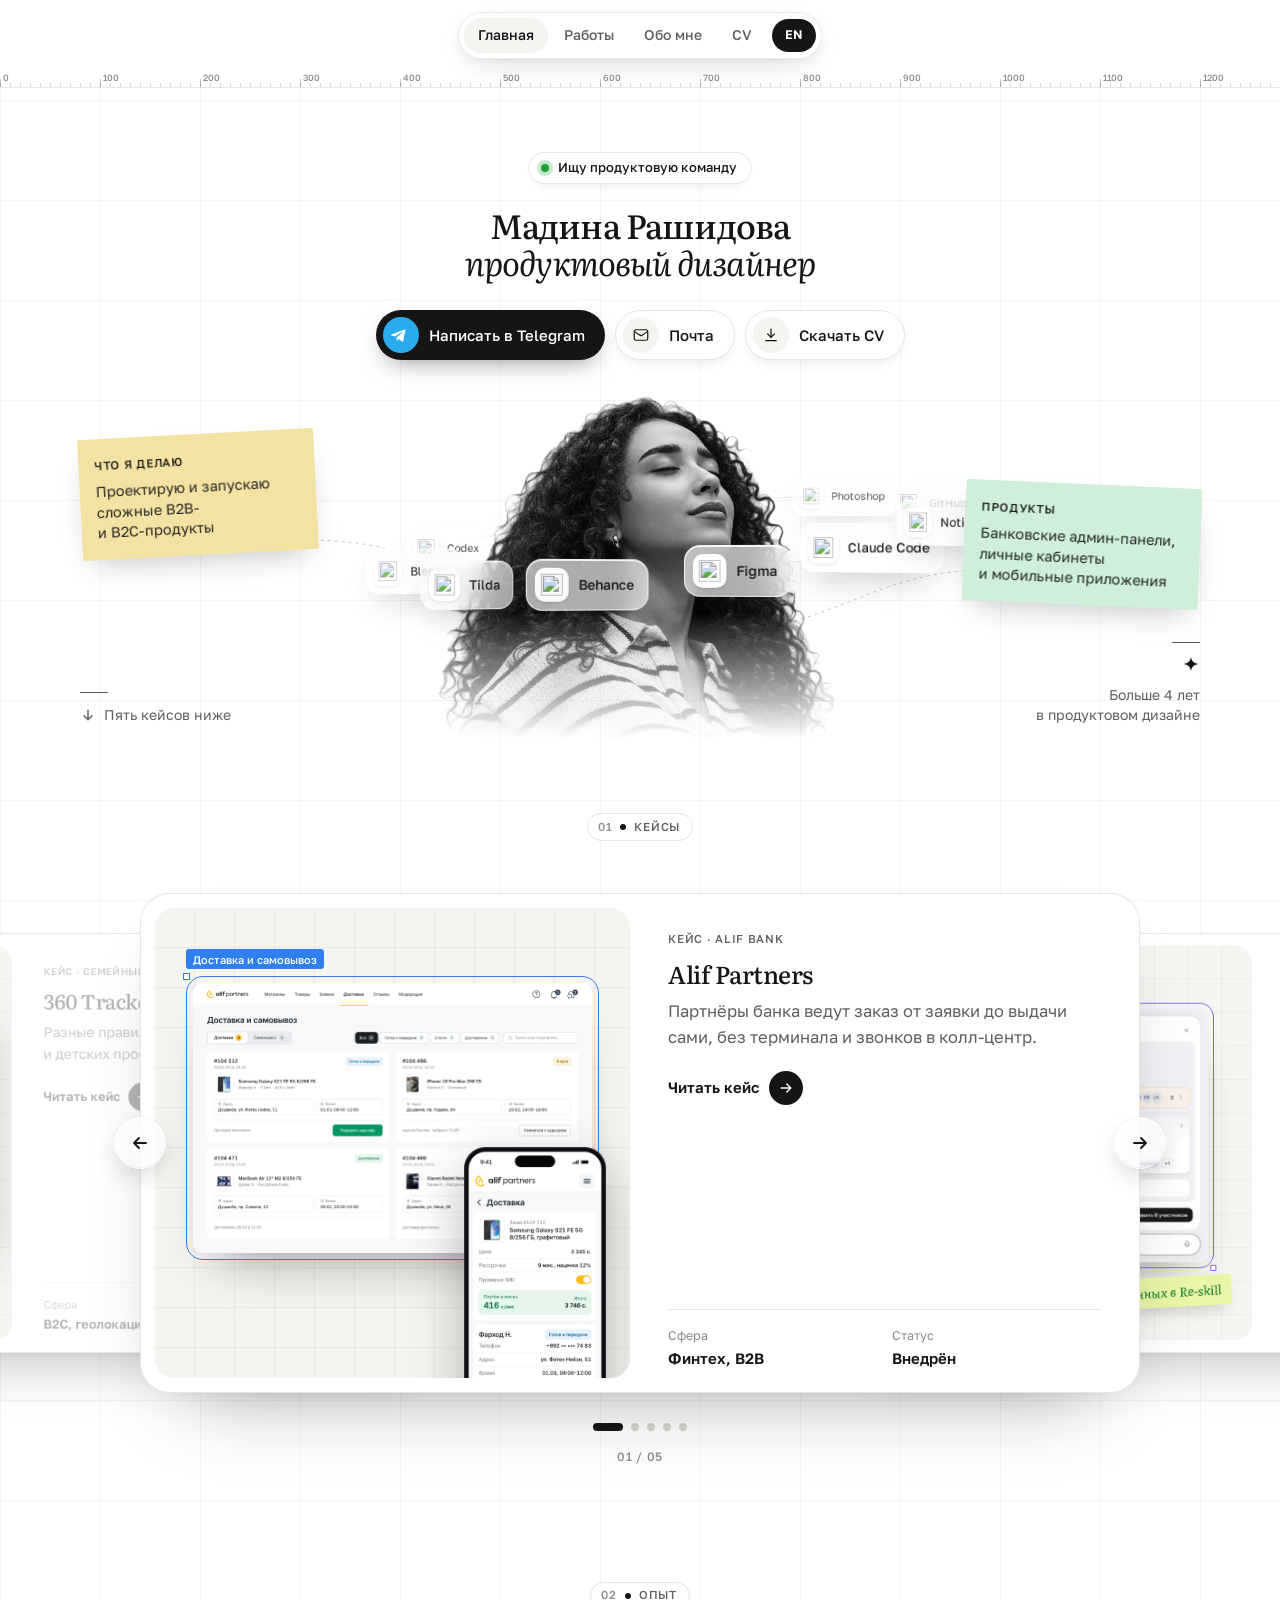
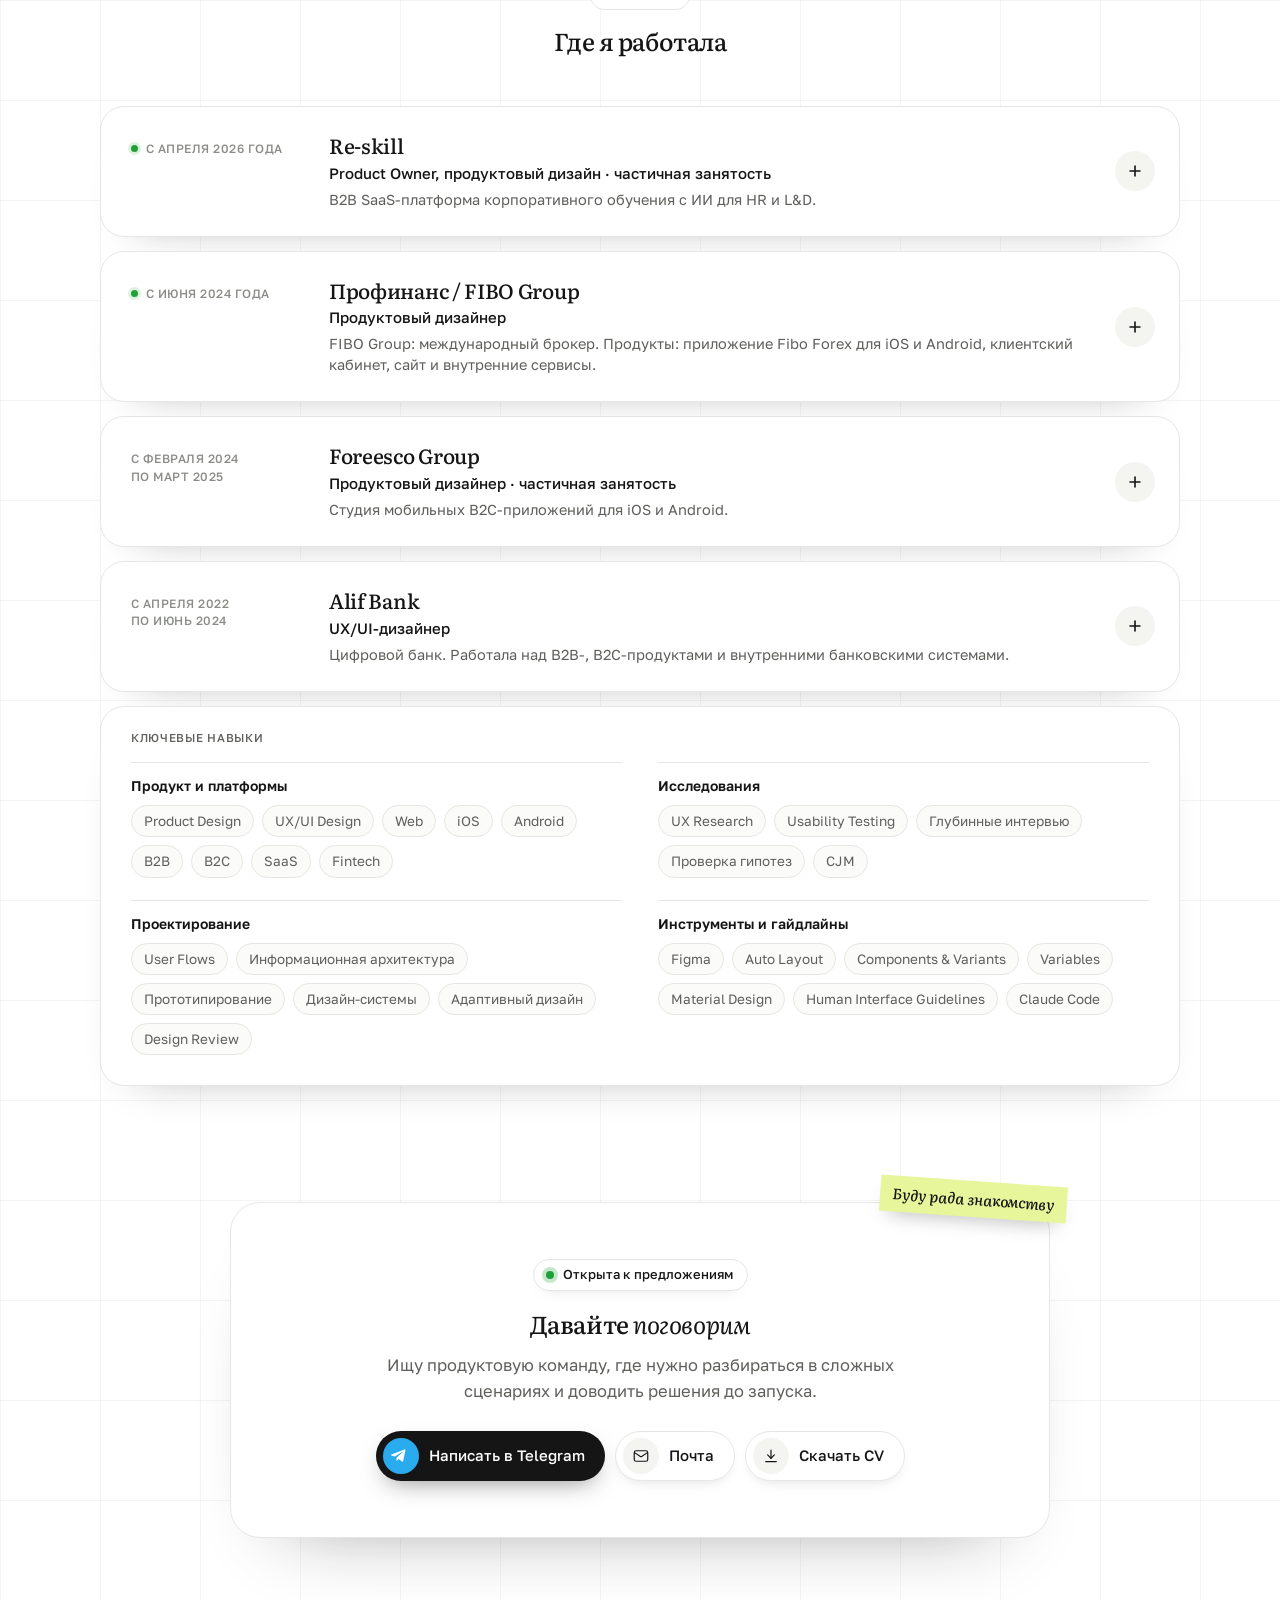
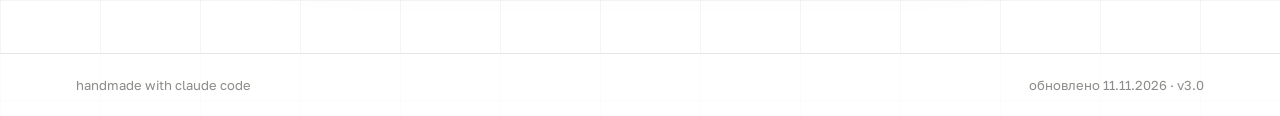
==== commit eae21988: "Rework EAJ and 360 cases, board-style artifacts, problem headings and typography fixes - EAJ: resear" ====
--- a/index.html
+++ b/index.html
@@ -456,7 +456,7 @@
 </main>
 <footer class="foot"><div class="wrap"><span>handmade with claude code</span><span><span data-lang="ru">обновлено 11.11.2026</span><span data-lang="en">updated 11.11.2026</span> · v3.0</span></div></footer>
 <script src="assets/i18n.js"></script>
-<script src="assets/typography.js"></script>
+<script src="assets/typography.js?v=2"></script>
 <script>
 (function(){
   var stages=[].slice.call(document.querySelectorAll('[data-orbit]'));
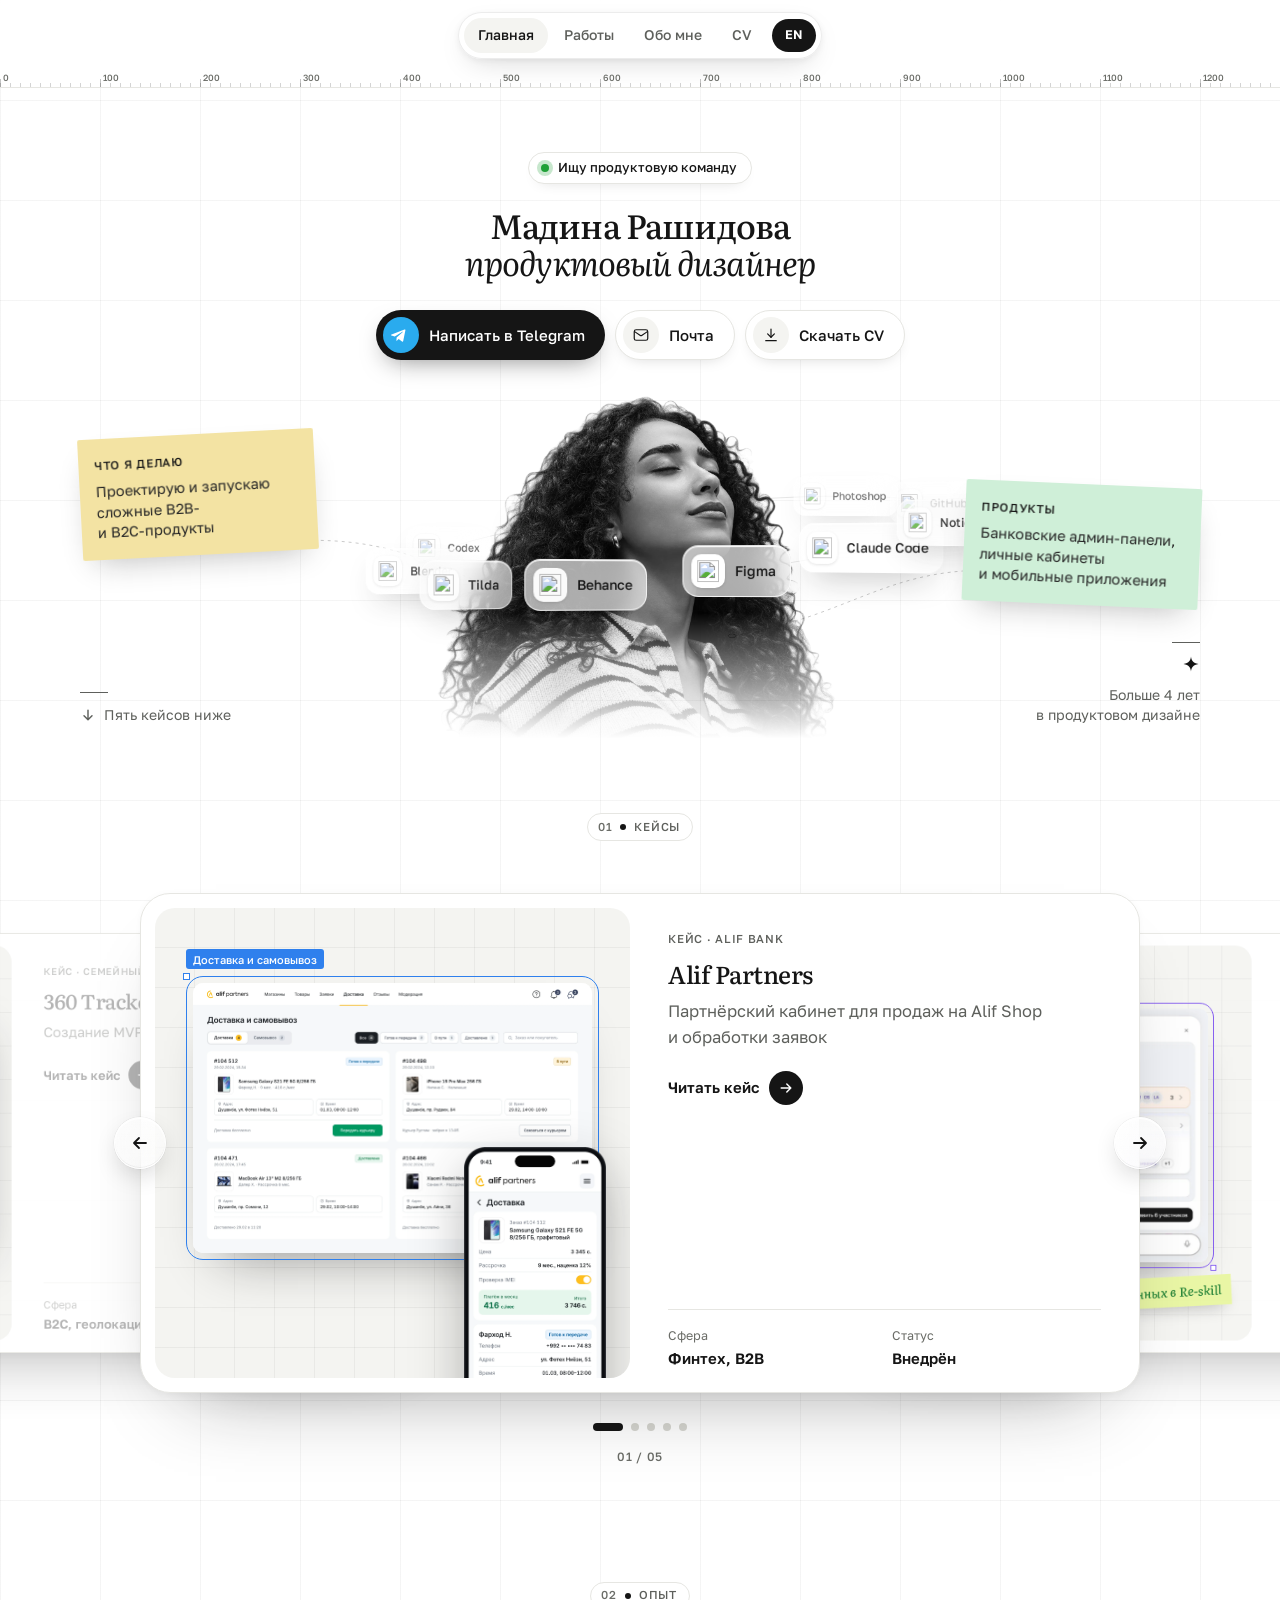
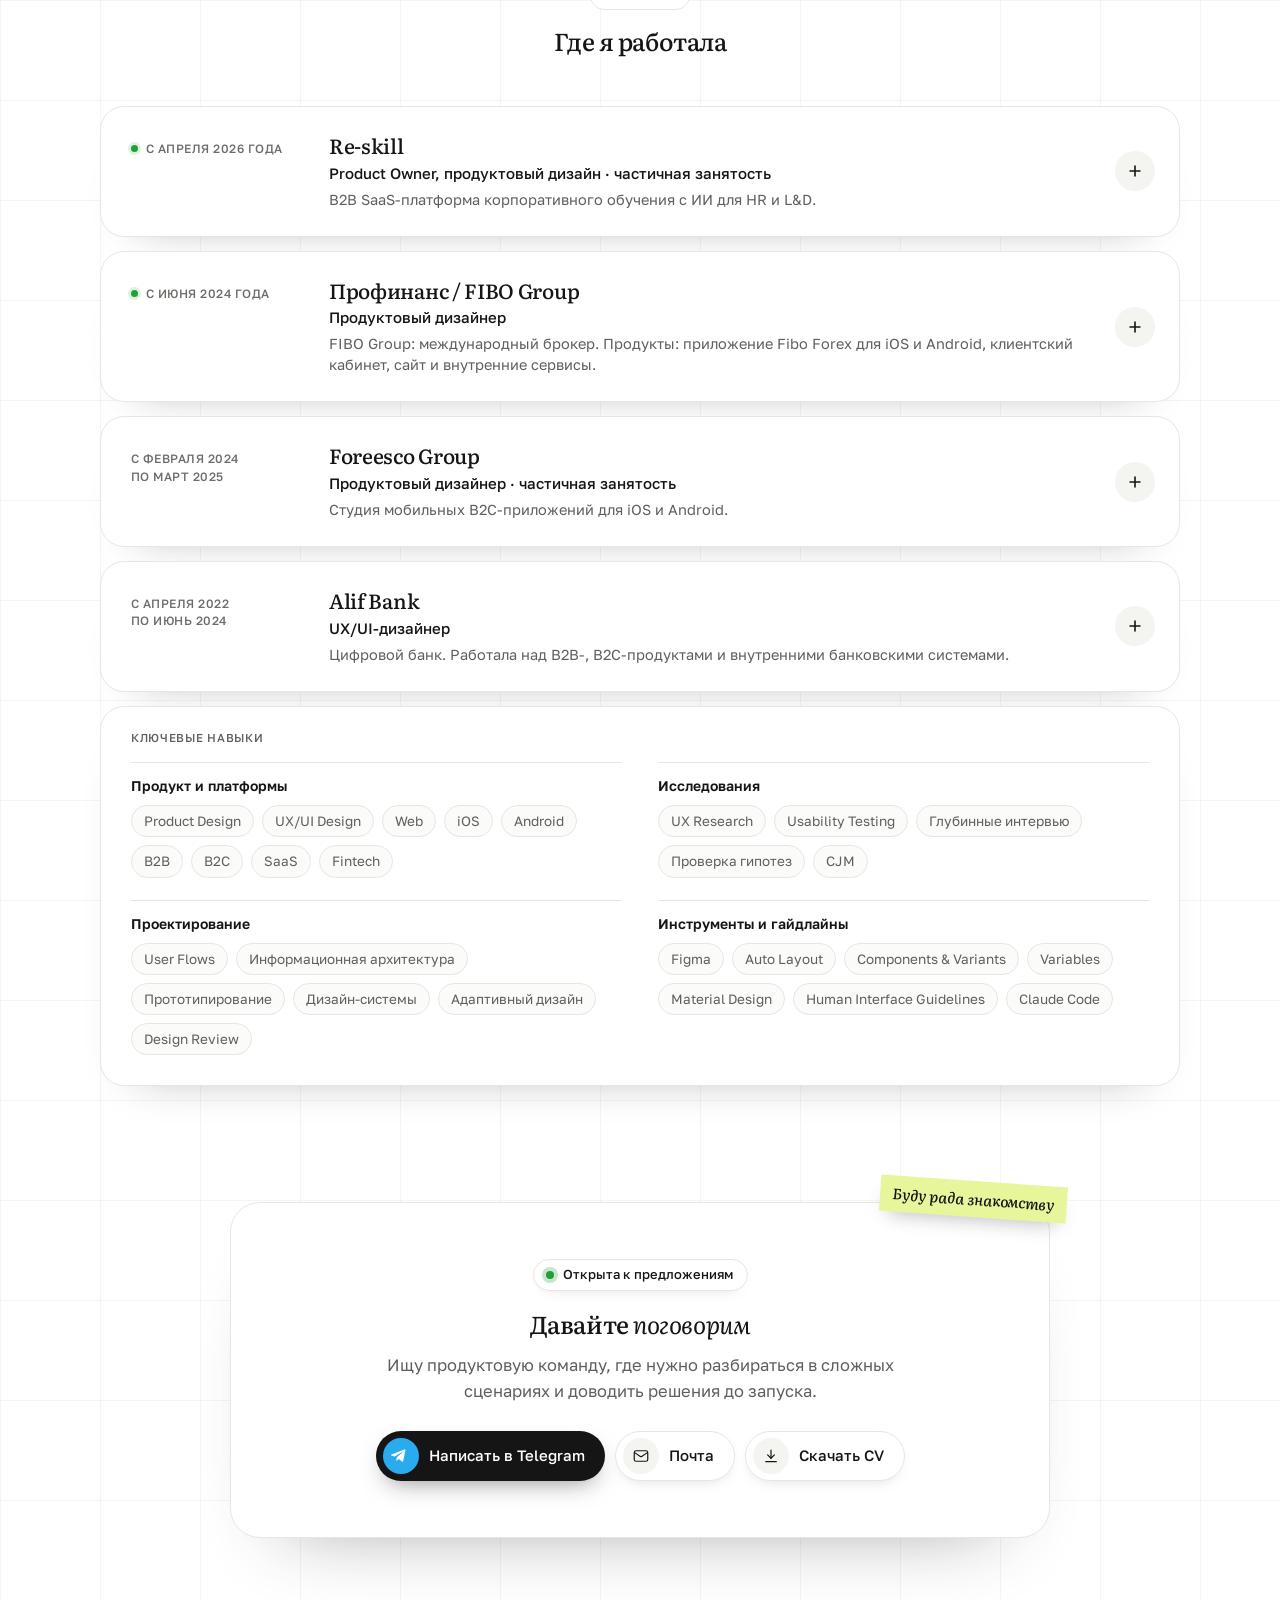
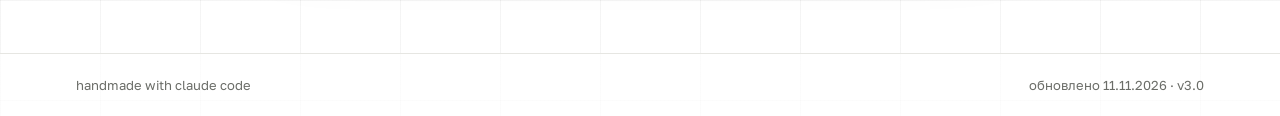
==== commit 431d15f7: "Publish only the public site, add link previews and audit fixes - Pages builds a filtered _site: pag" ====
--- a/index.html
+++ b/index.html
@@ -7,11 +7,23 @@
 <title data-ru="Мадина Рашидова · Продуктовый дизайнер" data-en="Madina Rashidova · Product Designer">Мадина Рашидова · Продуктовый дизайнер</title>
 <link rel="icon" type="image/png" href="favicon.png">
 <meta name="description" data-ru="Мадина Рашидова, продуктовый дизайнер в финтехе, B2B и B2C. Кейсы: Alif Partners, перенос данных в Re-skill, разделение счёта в СберБанк Онлайн, EAJ Trader, 360 Tracker." data-en="Madina Rashidova, a product designer in fintech, B2B and B2C. Cases: Alif Partners, moving data into Re-skill, bill splitting in SberBank Online, EAJ Trader, 360 Tracker." content="Мадина Рашидова, продуктовый дизайнер в финтехе, B2B и B2C. Кейсы: Alif Partners, перенос данных в Re-skill, разделение счёта в СберБанк Онлайн, EAJ Trader, 360 Tracker.">
+<link rel="canonical" href="https://madinarashidova.is-a.dev/">
+<meta property="og:type" content="website">
+<meta property="og:site_name" content="Мадина Рашидова">
+<meta property="og:title" content="Мадина Рашидова · Продуктовый дизайнер">
+<meta property="og:description" content="Мадина Рашидова, продуктовый дизайнер в финтехе, B2B и B2C. Кейсы: Alif Partners, перенос данных в Re-skill, разделение счёта в СберБанк Онлайн, EAJ Trader, 360 Tracker.">
+<meta property="og:url" content="https://madinarashidova.is-a.dev/">
+<meta property="og:image" content="https://madinarashidova.is-a.dev/assets/og-cover.png?v=3">
+<meta property="og:image:width" content="1200">
+<meta property="og:image:height" content="630">
+<meta property="og:locale" content="ru_RU">
+<meta property="og:locale:alternate" content="en_US">
+<meta name="twitter:card" content="summary_large_image">
 <link rel="preconnect" href="https://fonts.googleapis.com">
 <link rel="preconnect" href="https://fonts.gstatic.com" crossorigin>
-<link href="https://fonts.googleapis.com/css2?family=Golos+Text:wght@400;500;600;700&family=Literata:ital,opsz,wght@0,7..72,400;0,7..72,500;0,7..72,600;1,7..72,400;1,7..72,500&display=swap" rel="stylesheet">
+<link rel="preload" as="style" href="https://fonts.googleapis.com/css2?family=Golos+Text:wght@400;500;600;700&family=Literata:ital,opsz,wght@0,7..72,400;0,7..72,500;0,7..72,600;1,7..72,400;1,7..72,500&display=swap"><link rel="stylesheet" href="https://fonts.googleapis.com/css2?family=Golos+Text:wght@400;500;600;700&family=Literata:ital,opsz,wght@0,7..72,400;0,7..72,500;0,7..72,600;1,7..72,400;1,7..72,500&display=swap" media="print" onload="this.media='all'"><noscript><link rel="stylesheet" href="https://fonts.googleapis.com/css2?family=Golos+Text:wght@400;500;600;700&family=Literata:ital,opsz,wght@0,7..72,400;0,7..72,500;0,7..72,600;1,7..72,400;1,7..72,500&display=swap"></noscript>
 <style>
-:root{--paper:#fff;--ink:#151515;--ink2:#5E605C;--mute:#8A8C87;--grid:rgba(20,20,20,.045);--hair:#E6E6E2;--plate:#F4F4F1;
+:root{--paper:#fff;--ink:#151515;--ink2:#5E605C;--mute:#6B6D68;--grid:rgba(20,20,20,.045);--hair:#E6E6E2;--plate:#F4F4F1;
 --green:#21A038;--gt:#137A26;--lime:#E7F59B;--mint:#CFEFD8;--peach:#F8D9C4;--sky:#CFE6F7;--chosen:#F3E3A3;--sel:#2F80ED;
 --serif:Literata,Georgia,"Times New Roman",serif;--sans:"Golos Text",system-ui,-apple-system,"Segoe UI",sans-serif;color-scheme:light}
 *,*::before,*::after{box-sizing:border-box}
@@ -317,8 +329,8 @@
       <div class="side g" style="--r:2.5deg;right:max(16px,calc(50% - 560px));top:26%"><span class="lab"><span data-lang="ru">Продукты</span><span data-lang="en">Products</span></span><p><span data-lang="ru">Банковские админ‑панели, личные кабинеты и мобильные приложения</span><span data-lang="en">Banking admin panels, personal accounts and mobile apps</span></p></div>
       <div class="corner" style="left:max(16px,calc(50% - 560px))"><a href="#work"><svg viewBox="0 0 20 20" fill="none" aria-hidden="true"><path d="M10 4v11.5M5 11l5 5 5-5" stroke="currentColor" stroke-width="1.8" stroke-linecap="round" stroke-linejoin="round"/></svg><span data-lang="ru">Пять кейсов ниже</span><span data-lang="en">Five cases below</span></a></div>
       <div class="corner r" style="right:max(16px,calc(50% - 560px))"><span class="sp"><svg viewBox="0 0 24 24" aria-hidden="true"><path fill="currentColor" d="M12 2c.4 4.9 2.6 8.6 10 10-7.4 1.4-9.6 5.1-10 10-.4-4.9-2.6-8.6-10-10 7.4-1.4 9.6-5.1 10-10Z"/></svg></span><span><span data-lang="ru">Больше 4 лет<br>в продуктовом дизайне</span><span data-lang="en">4+ years<br>in product design</span></span></div>
-      <div class="orbit" aria-hidden="true"><div class="tool"><span class="ti"><img src="assets/tool-figma.svg" alt="" width="22" height="22"></span><span>Figma</span></div><div class="tool"><span class="ti"><img src="assets/tool-claude-code.svg" alt="" width="22" height="22"></span><span>Claude Code</span></div><div class="tool"><span class="ti"><img src="assets/tool-notion.svg" alt="" width="22" height="22"></span><span>Notion</span></div><div class="tool"><span class="ti"><img src="assets/tool-github.svg" alt="" width="22" height="22"></span><span>GitHub</span></div><div class="tool"><span class="ti"><img src="assets/tool-photoshop.svg" alt="" width="22" height="22"></span><span>Photoshop</span></div><div class="tool"><span class="ti"><img src="assets/tool-gpt.svg" alt="" width="22" height="22"></span><span>ChatGPT</span></div><div class="tool"><span class="ti"><img src="assets/tool-illustrator.svg" alt="" width="22" height="22"></span><span>Illustrator</span></div><div class="tool"><span class="ti"><img src="assets/tool-codex.svg" alt="" width="22" height="22"></span><span>Codex</span></div><div class="tool"><span class="ti"><img src="assets/tool-blender.svg" alt="" width="22" height="22"></span><span>Blender</span></div><div class="tool"><span class="ti"><img src="assets/tool-tilda.svg" alt="" width="22" height="22"></span><span>Tilda</span></div><div class="tool"><span class="ti"><img src="assets/tool-behance.svg" alt="" width="22" height="22"></span><span>Behance</span></div></div>
-      <img class="portrait" src="assets/portrait-bw.webp" alt="" width="1334" height="1125" fetchpriority="high">
+      <div class="orbit" aria-hidden="true"><div class="tool"><span class="ti"><img src="assets/tool-figma.svg" alt="" width="22" height="22"></span><span>Figma</span></div><div class="tool"><span class="ti"><img loading="lazy" src="assets/tool-claude-code.svg" alt="" width="22" height="22"></span><span>Claude Code</span></div><div class="tool"><span class="ti"><img loading="lazy" src="assets/tool-notion.svg" alt="" width="22" height="22"></span><span>Notion</span></div><div class="tool"><span class="ti"><img loading="lazy" src="assets/tool-github.svg" alt="" width="22" height="22"></span><span>GitHub</span></div><div class="tool"><span class="ti"><img loading="lazy" src="assets/tool-photoshop.svg" alt="" width="22" height="22"></span><span>Photoshop</span></div><div class="tool"><span class="ti"><img loading="lazy" src="assets/tool-gpt.svg" alt="" width="22" height="22"></span><span>ChatGPT</span></div><div class="tool"><span class="ti"><img loading="lazy" src="assets/tool-illustrator.svg" alt="" width="22" height="22"></span><span>Illustrator</span></div><div class="tool"><span class="ti"><img loading="lazy" src="assets/tool-codex.svg" alt="" width="22" height="22"></span><span>Codex</span></div><div class="tool"><span class="ti"><img loading="lazy" src="assets/tool-blender.svg" alt="" width="22" height="22"></span><span>Blender</span></div><div class="tool"><span class="ti"><img loading="lazy" src="assets/tool-tilda.svg" alt="" width="22" height="22"></span><span>Tilda</span></div><div class="tool"><span class="ti"><img loading="lazy" src="assets/tool-behance.svg" alt="" width="22" height="22"></span><span>Behance</span></div></div>
+      <img fetchpriority="high" class="portrait" src="assets/portrait-bw.webp" alt="" width="1334" height="1125">
     </div>
   </section>
 
@@ -334,7 +346,7 @@
         <div class="cc-body">
           <span class="lab"><span data-lang="ru">Кейс · Alif Bank</span><span data-lang="en">Case · Alif Bank</span></span>
           <h3><a href="case-alif-partners.html">Alif Partners</a></h3>
-          <p><span data-lang="ru">Партнёры банка ведут заказ от заявки до выдачи сами, без терминала и звонков в колл‑центр.</span><span data-lang="en">Bank partners take an order from request to handover on their own, with no terminal and no call‑center calls.</span></p>
+          <p><span data-lang="ru">Партнёрский кабинет для продаж на Alif Shop и обработки заявок</span><span data-lang="en">A partner account for selling on Alif Shop and handling requests</span></p>
           <span class="cc-more"><span data-lang="ru">Читать кейс</span><span data-lang="en">Read the case</span><i><svg viewBox="0 0 20 20" fill="none" aria-hidden="true"><path d="M4 10h11.5M11 5l5 5-5 5" stroke="currentColor" stroke-width="1.8" stroke-linecap="round" stroke-linejoin="round"/></svg></i></span>
           <dl class="cc-facts"><div><dt><span data-lang="ru">Сфера</span><span data-lang="en">Field</span></dt><dd><span data-lang="ru">Финтех, B2B</span><span data-lang="en">Fintech, B2B</span></dd></div><div><dt><span data-lang="ru">Статус</span><span data-lang="en">Status</span></dt><dd><span data-lang="ru">Внедрён</span><span data-lang="en">Implemented</span></dd></div></dl>
         </div>
@@ -354,7 +366,7 @@
         <div class="cc-body">
           <span class="lab"><span data-lang="ru">Концепт функции · СберБанк Онлайн</span><span data-lang="en">Feature concept · SberBank Online</span></span>
           <h3><a href="case-sber-split.html"><span data-lang="ru">Разделение счёта</span><span data-lang="en">Bill splitting</span></a></h3>
-          <p><span data-lang="ru">Расчёт после общего счёта внутри банка, а не в чатах: участник видит, из чего его сумма.</span><span data-lang="en">Settling a shared bill inside the bank, not in chats: each participant sees what their share is made of.</span></p>
+          <p><span data-lang="ru">Возможность разделить счёт из ресторана прямо в банковском приложении.</span><span data-lang="en">A way to split a restaurant bill right inside the banking app.</span></p>
           <span class="cc-more"><span data-lang="ru">Читать кейс</span><span data-lang="en">Read the case</span><i><svg viewBox="0 0 20 20" fill="none" aria-hidden="true"><path d="M4 10h11.5M11 5l5 5-5 5" stroke="currentColor" stroke-width="1.8" stroke-linecap="round" stroke-linejoin="round"/></svg></i></span>
           <dl class="cc-facts"><div><dt><span data-lang="ru">Сфера</span><span data-lang="en">Field</span></dt><dd><span data-lang="ru">Финтех, B2C</span><span data-lang="en">Fintech, B2C</span></dd></div><div><dt><span data-lang="ru">Статус</span><span data-lang="en">Status</span></dt><dd><span data-lang="ru">Концепт</span><span data-lang="en">Concept</span></dd></div></dl>
         </div>
@@ -364,7 +376,7 @@
         <div class="cc-body">
           <span class="lab"><span data-lang="ru">Кейс · Брокерский кабинет</span><span data-lang="en">Case · Broker account</span></span>
           <h3><a href="case-eaj-trader.html">EAJ Trader</a></h3>
-          <p><span data-lang="ru">Из длинного списка функций собрала первую версию кабинета брокера: от входа до первого пополнения.</span><span data-lang="en">From a long feature list I shaped the first version of a broker’s account: from login to the first deposit.</span></p>
+          <p><span data-lang="ru">MVP: первый клиентский кабинет нового брокера</span><span data-lang="en">MVP: the first client account for a new broker</span></p>
           <span class="cc-more"><span data-lang="ru">Читать кейс</span><span data-lang="en">Read the case</span><i><svg viewBox="0 0 20 20" fill="none" aria-hidden="true"><path d="M4 10h11.5M11 5l5 5-5 5" stroke="currentColor" stroke-width="1.8" stroke-linecap="round" stroke-linejoin="round"/></svg></i></span>
           <dl class="cc-facts"><div><dt><span data-lang="ru">Сфера</span><span data-lang="en">Field</span></dt><dd><span data-lang="ru">Финтех, B2C</span><span data-lang="en">Fintech, B2C</span></dd></div><div><dt><span data-lang="ru">Статус</span><span data-lang="en">Status</span></dt><dd><span data-lang="ru">Запущен</span><span data-lang="en">Launched</span></dd></div></dl>
         </div>
@@ -374,7 +386,7 @@
         <div class="cc-body">
           <span class="lab"><span data-lang="ru">Кейс · Семейный трекер</span><span data-lang="en">Case · Family tracker</span></span>
           <h3><a href="case-360-tracker.html">360 Tracker</a></h3>
-          <p><span data-lang="ru">Разные правила доступа к геолокации для взрослых и детских профилей.</span><span data-lang="en">Different location‑access rules for adult and child profiles.</span></p>
+          <p><span data-lang="ru">Создание MVP семейного трекера для iOS.</span><span data-lang="en">Building the MVP of a family tracker for iOS.</span></p>
           <span class="cc-more"><span data-lang="ru">Читать кейс</span><span data-lang="en">Read the case</span><i><svg viewBox="0 0 20 20" fill="none" aria-hidden="true"><path d="M4 10h11.5M11 5l5 5-5 5" stroke="currentColor" stroke-width="1.8" stroke-linecap="round" stroke-linejoin="round"/></svg></i></span>
           <dl class="cc-facts"><div><dt><span data-lang="ru">Сфера</span><span data-lang="en">Field</span></dt><dd><span data-lang="ru">B2C, геолокация</span><span data-lang="en">B2C, location</span></dd></div><div><dt><span data-lang="ru">Статус</span><span data-lang="en">Status</span></dt><dd><span data-lang="ru">MVP спроектирован</span><span data-lang="en">MVP designed</span></dd></div></dl>
         </div>
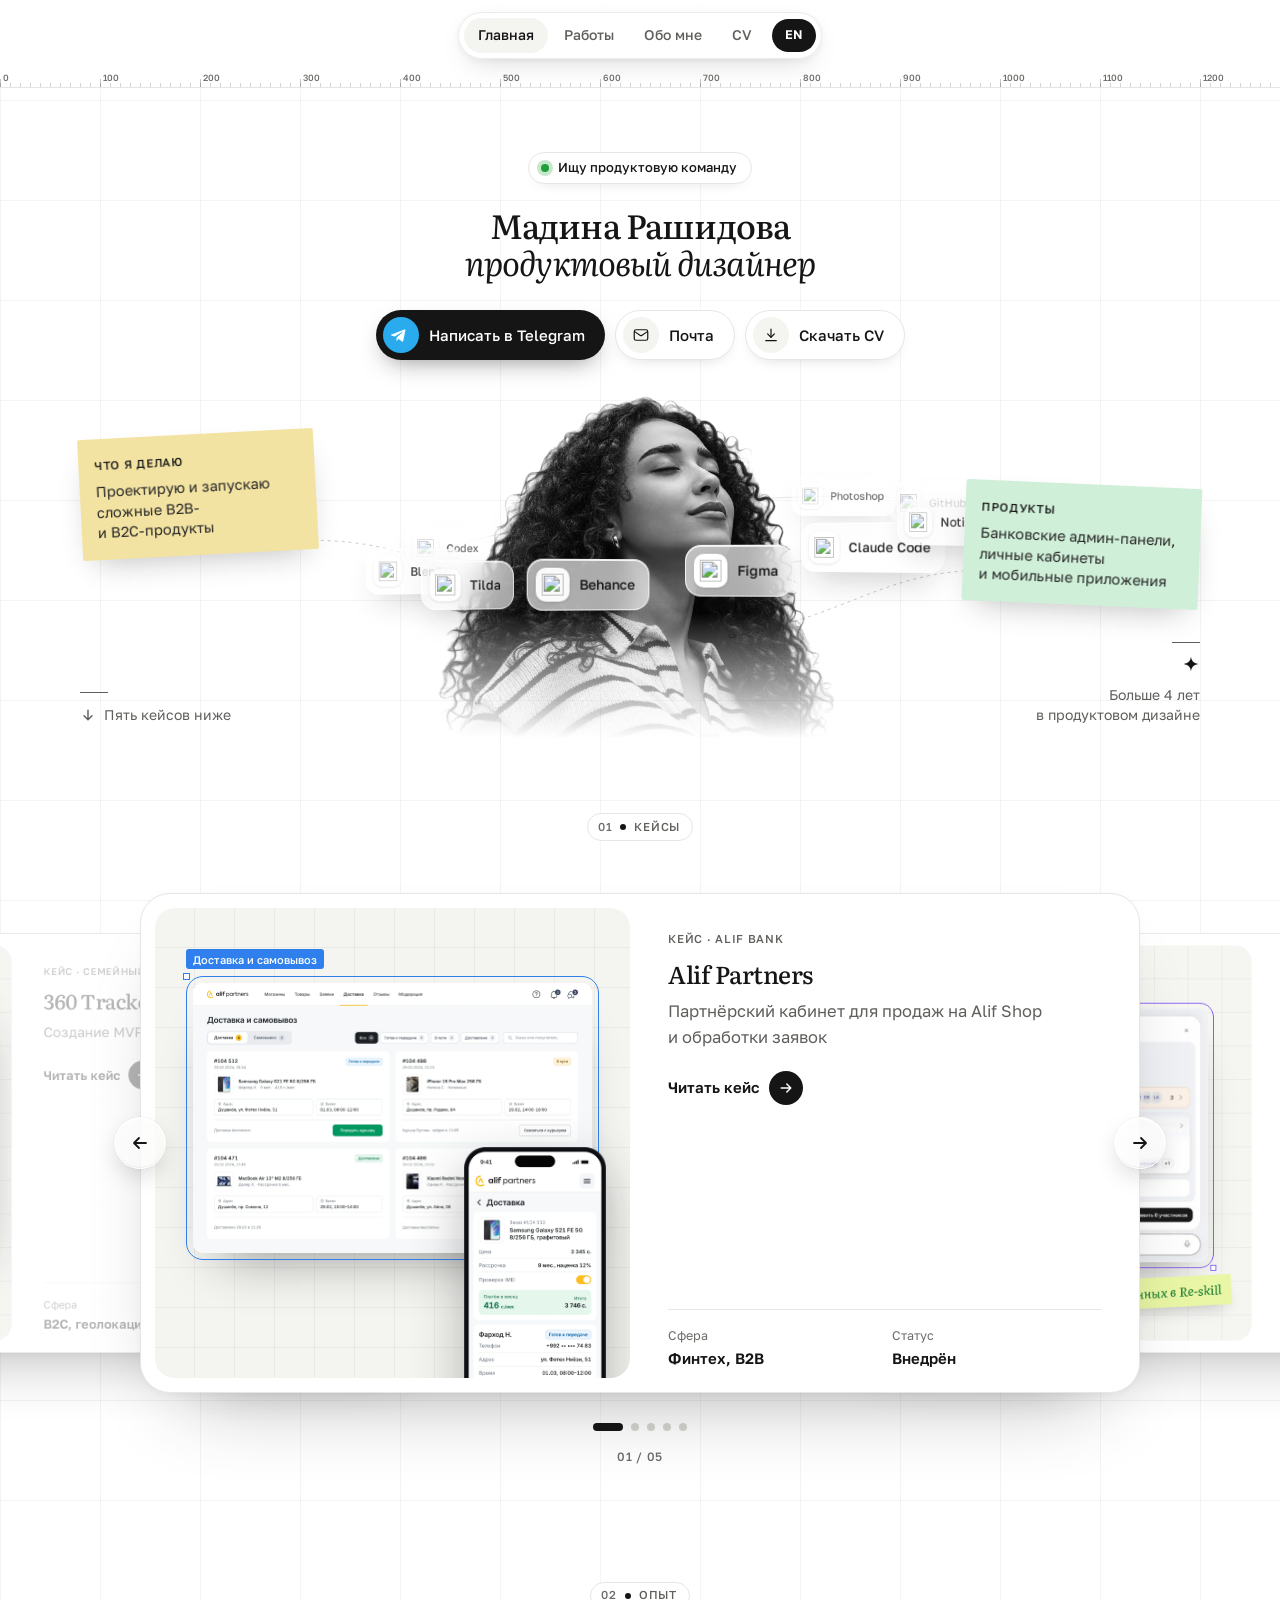
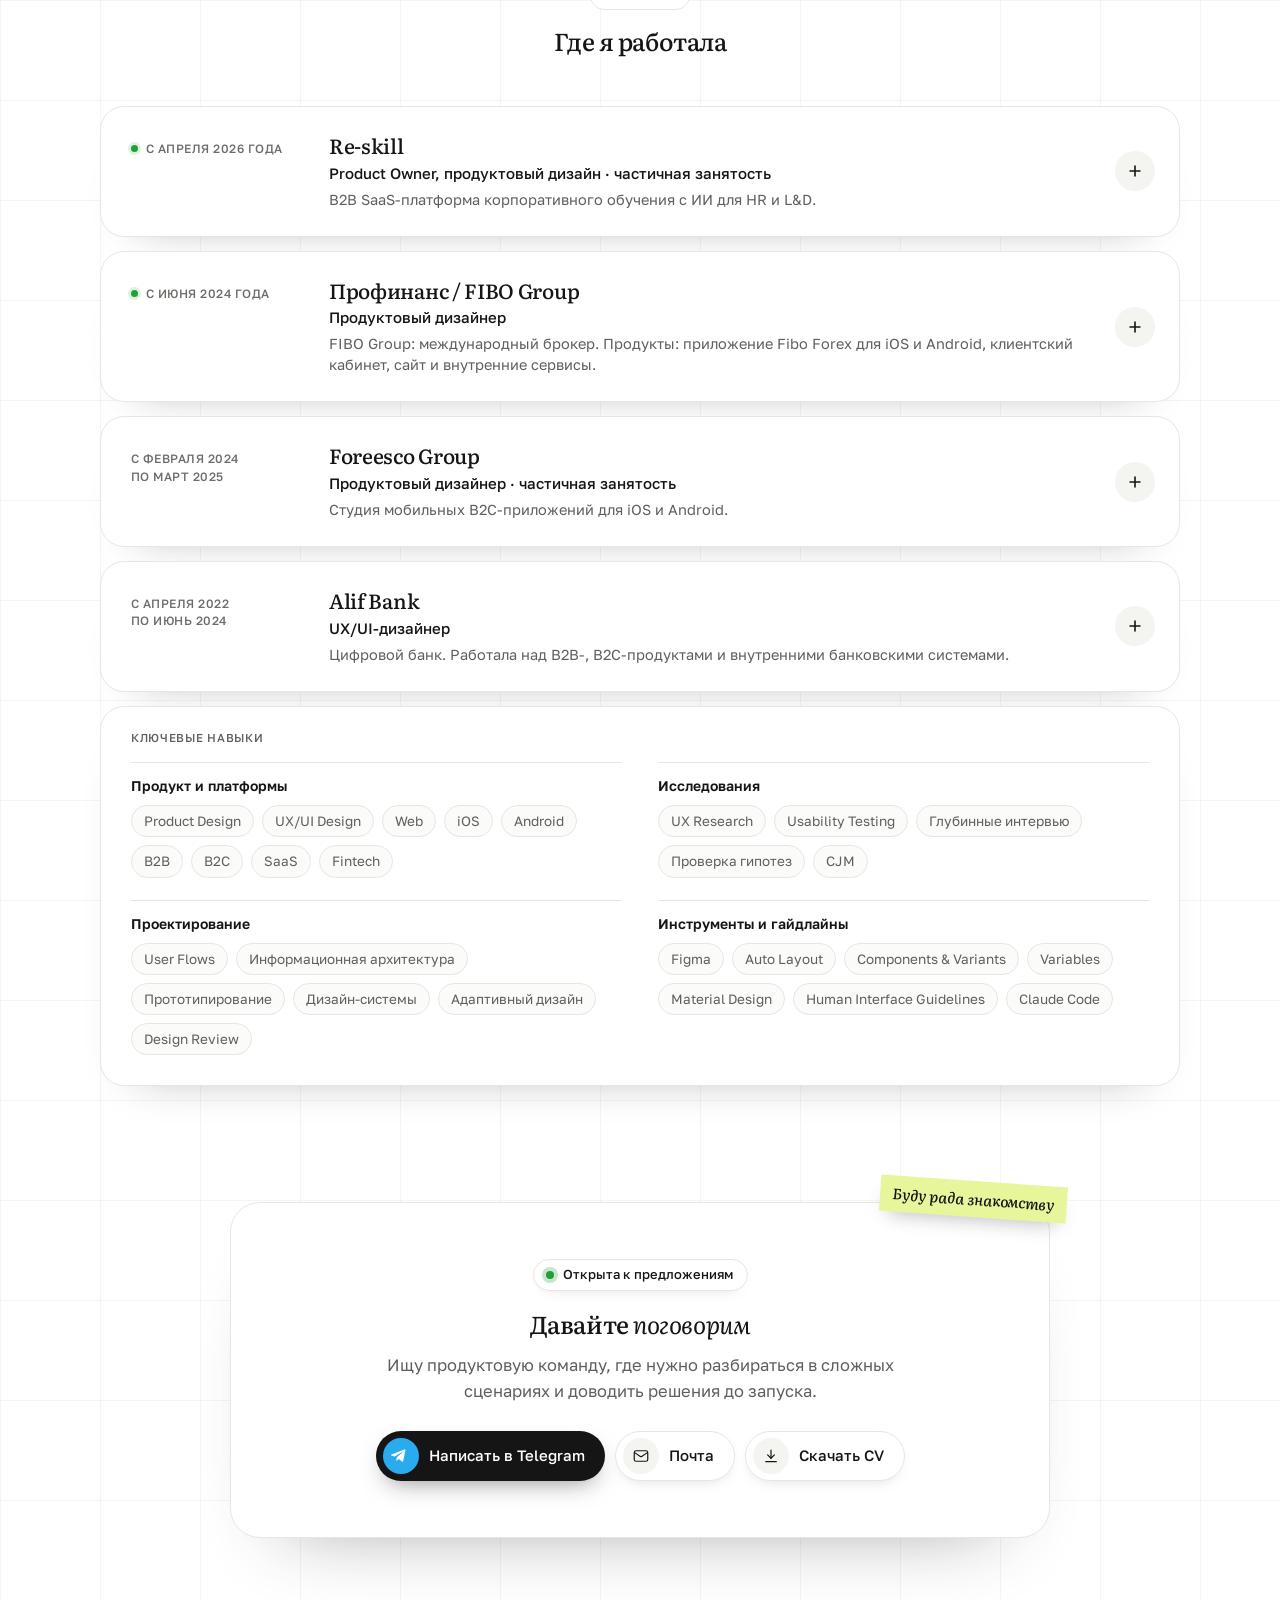
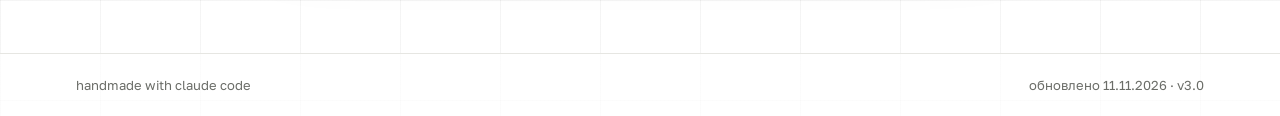
==== commit 742710fc: "New link preview cover with the illustrated character Co-Authored-By: Claude Opus 5.5 <noreply@anthr" ====
--- a/index.html
+++ b/index.html
@@ -13,7 +13,7 @@
 <meta property="og:title" content="Мадина Рашидова · Продуктовый дизайнер">
 <meta property="og:description" content="Мадина Рашидова, продуктовый дизайнер в финтехе, B2B и B2C. Кейсы: Alif Partners, перенос данных в Re-skill, разделение счёта в СберБанк Онлайн, EAJ Trader, 360 Tracker.">
 <meta property="og:url" content="https://madinarashidova.is-a.dev/">
-<meta property="og:image" content="https://madinarashidova.is-a.dev/assets/og-cover.png?v=3">
+<meta property="og:image" content="https://madinarashidova.is-a.dev/assets/og-cover.png?v=6">
 <meta property="og:image:width" content="1200">
 <meta property="og:image:height" content="630">
 <meta property="og:locale" content="ru_RU">
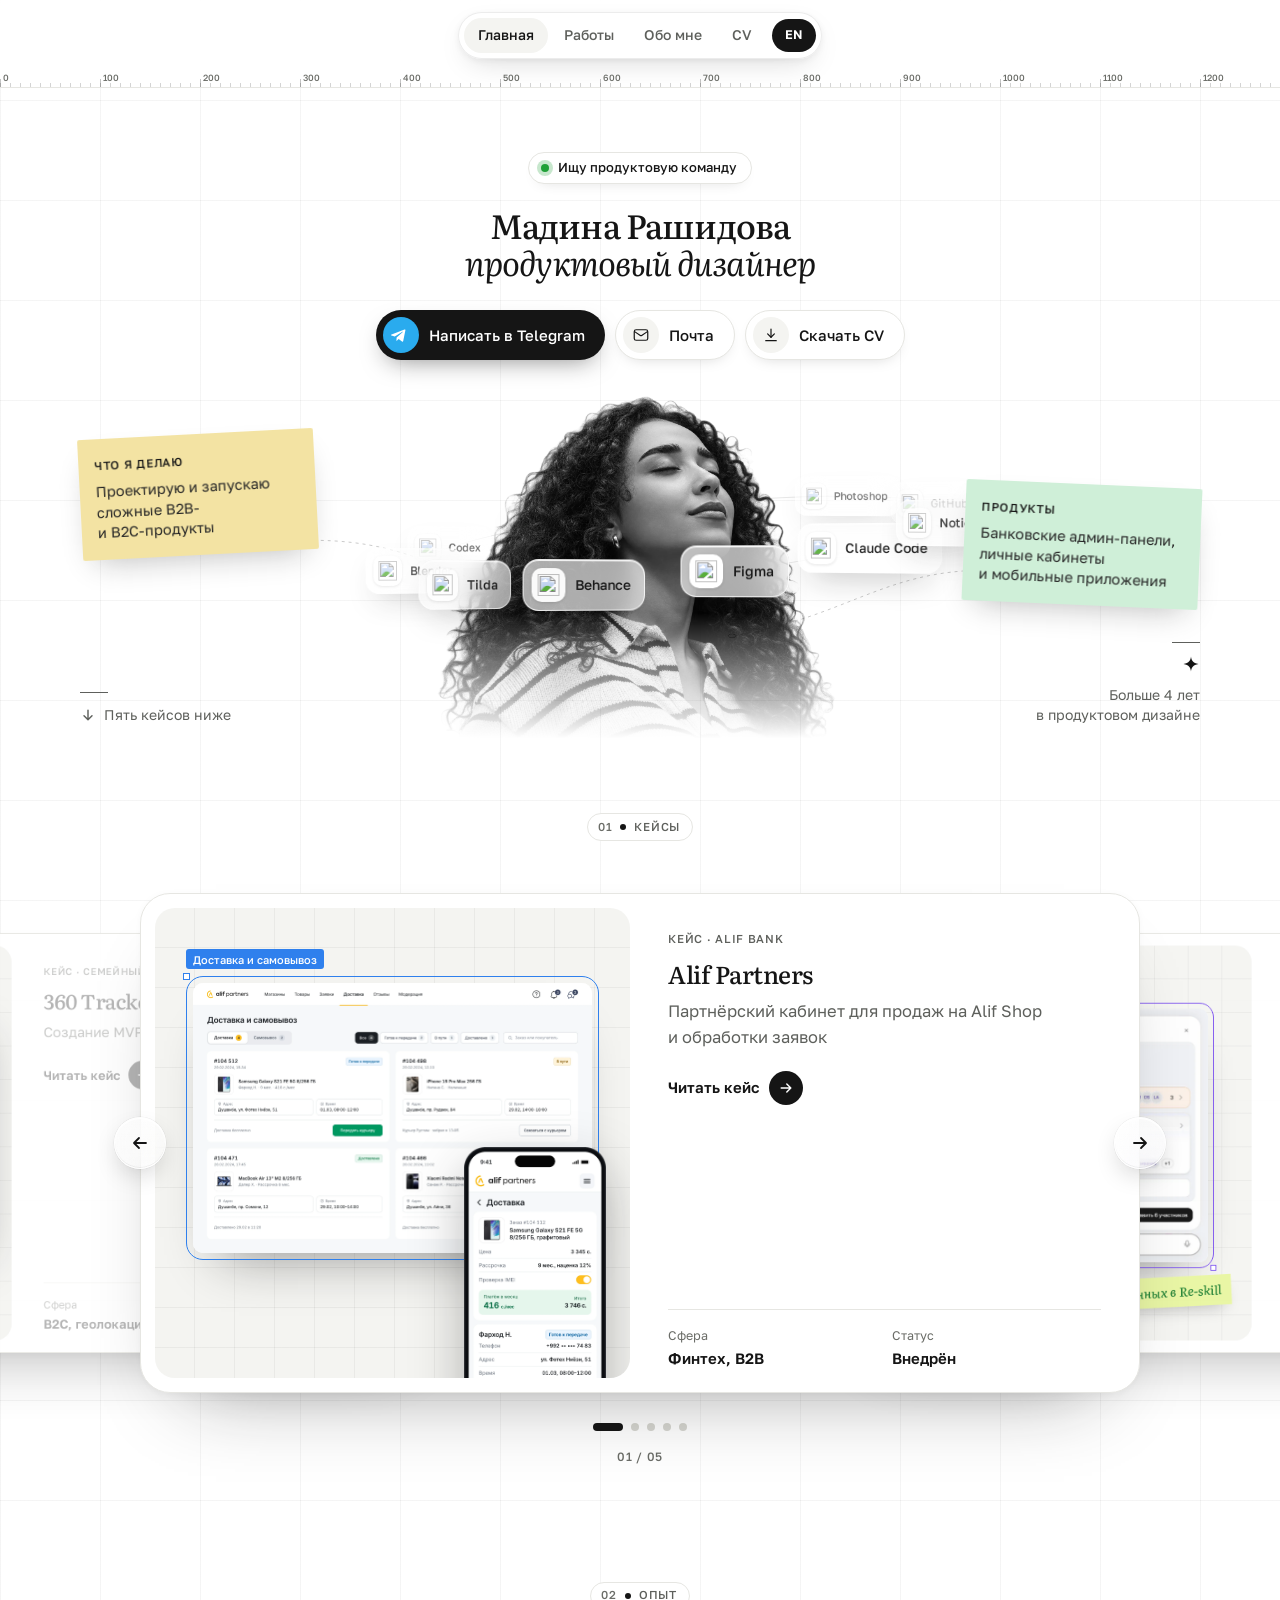
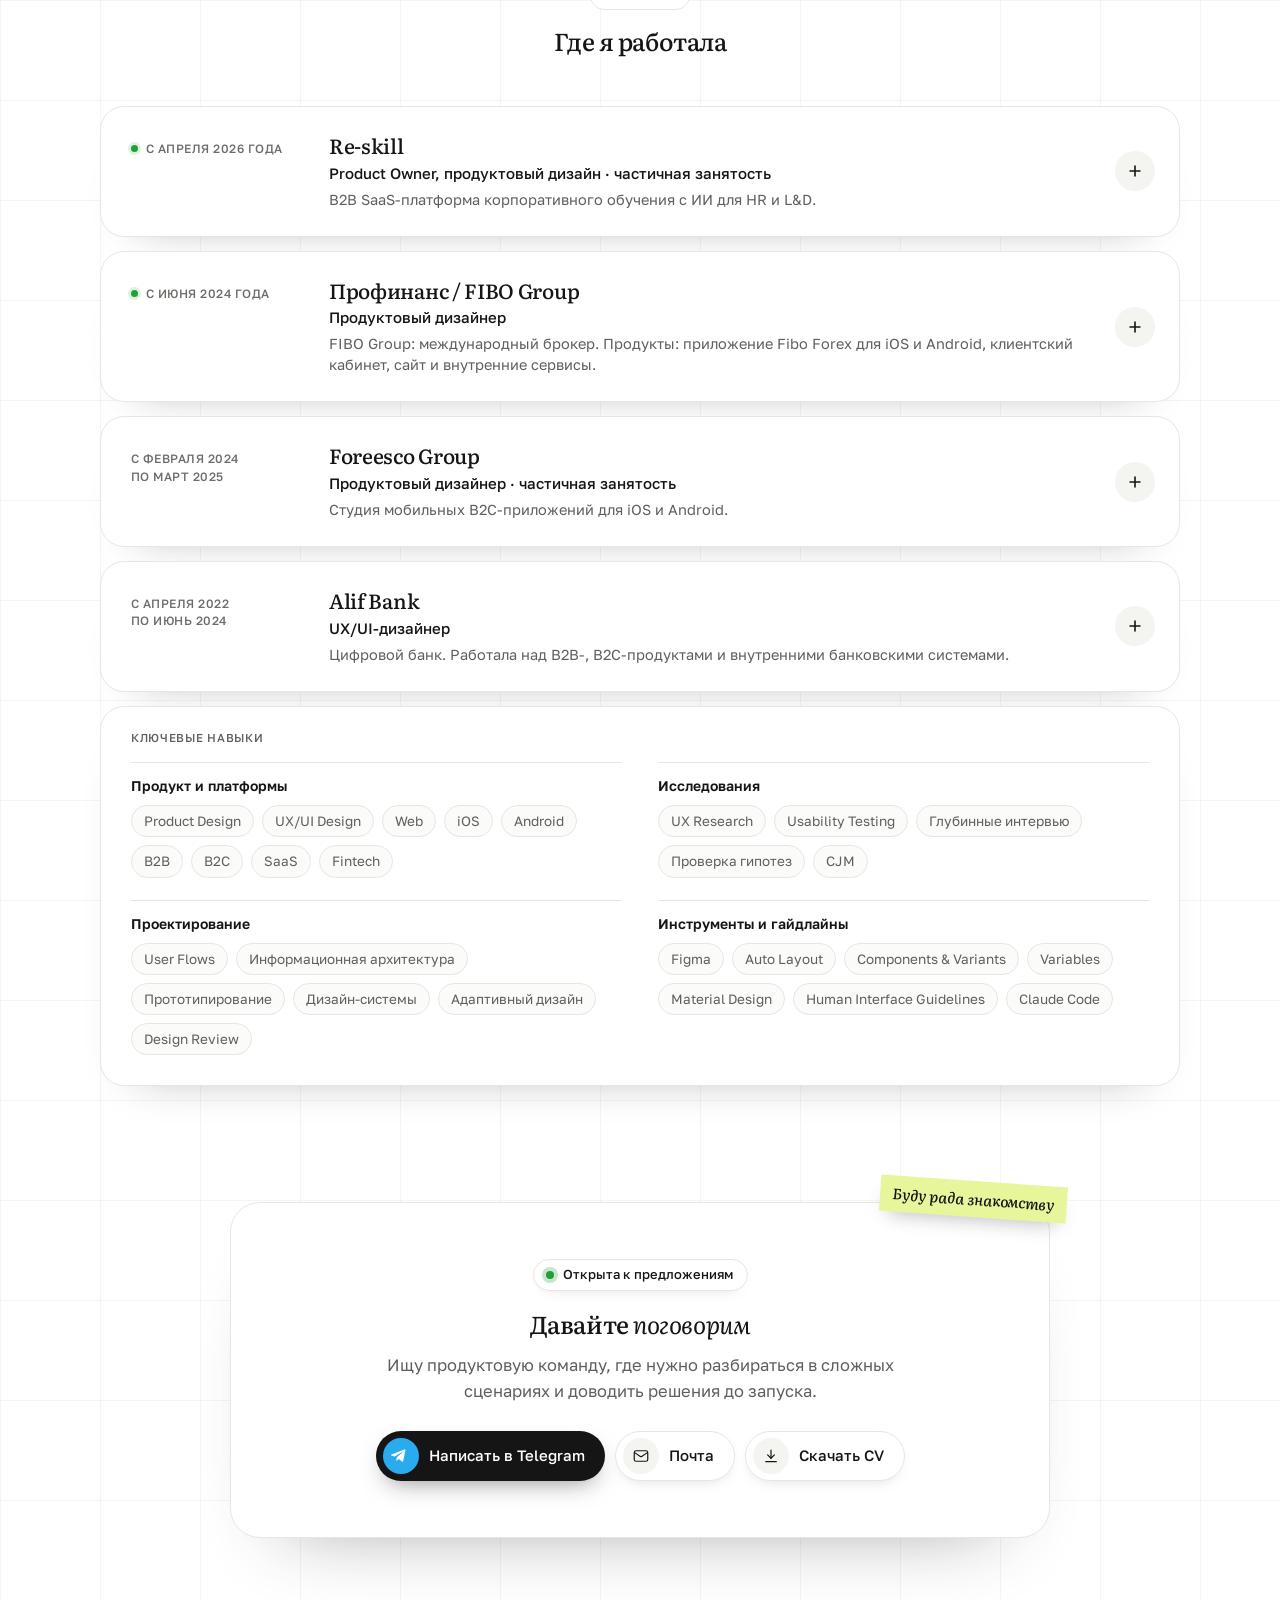
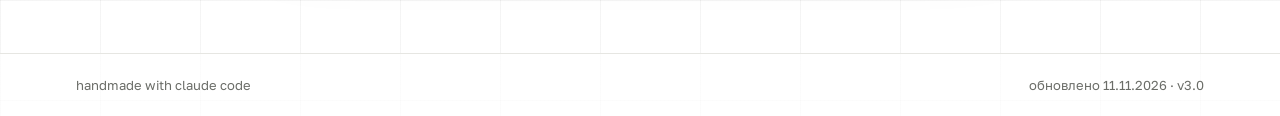
==== commit e7bc9f01: "Copyedit all pages in RU and EN - Shorter, cleaner wording on home, About and all five cases, facts " ====
--- a/index.html
+++ b/index.html
@@ -422,7 +422,7 @@
           <span class="xp-tog" aria-hidden="true"></span>
         </summary>
         <div class="xp-body">
-          <ul class="xp-list"><li><span data-lang="ru">Проектировала и улучшала B2C‑ и партнёрские B2B‑сценарии для Web, iOS и Android: User Flows, CJM, информационную архитектуру и UI.</span><span data-lang="en">Designed and improved B2C and partner B2B flows for Web, iOS and Android: user flows, CJM, information architecture and UI.</span></li><li><span data-lang="ru">Разработала единую дизайн‑систему, согласовывала компоненты и пользовательские паттерны между сайтом, кабинетом и приложением.</span><span data-lang="en">Built a unified design system and aligned components and user patterns across the website, the client account and the app.</span></li><li><span data-lang="ru">Проводила глубинные интервью, конкурентный анализ и UX/UI‑аудиты; формулировала гипотезы и предложения в продуктовый roadmap.</span><span data-lang="en">Ran in‑depth interviews, competitive analysis and UX/UI audits; formed hypotheses and proposals for the product roadmap.</span></li><li><span data-lang="ru">Переработала структуру аналитических сервисов и экономического календаря на основе исследований и анализа поведения пользователей.</span><span data-lang="en">Reworked the structure of the analytics services and the economic calendar based on research and user behavior analysis.</span></li><li><span data-lang="ru">Спроектировала EAJ Trader с нуля: структуру клиентского кабинета, ключевые сценарии, прототипы и финальные макеты.</span><span data-lang="en">Designed EAJ Trader from scratch: the client account structure, key flows, prototypes and final designs.</span></li><li><span data-lang="ru">Аргументировала решения перед бизнесом и командой, готовила спецификации и проводила дизайн‑ревью реализации.</span><span data-lang="en">Argued for decisions with the business and the team, prepared specifications and ran design reviews of the implementation.</span></li></ul>
+          <ul class="xp-list"><li><span data-lang="ru">Проектировала и улучшала B2C‑ и партнёрские B2B‑сценарии для Web, iOS и Android: User Flows, CJM, информационную архитектуру и UI.</span><span data-lang="en">Designed and improved B2C and partner B2B flows for Web, iOS and Android: user flows, CJM, information architecture and UI.</span></li><li><span data-lang="ru">Разработала единую дизайн‑систему, согласовывала компоненты и пользовательские паттерны между сайтом, кабинетом и приложением.</span><span data-lang="en">Built a unified design system and aligned components and user patterns across the website, the client account and the app.</span></li><li><span data-lang="ru">Проводила глубинные интервью, конкурентный анализ и UX/UI‑аудиты; формулировала гипотезы и предложения в продуктовый roadmap.</span><span data-lang="en">Ran in‑depth interviews, competitive analysis and UX/UI audits; formed hypotheses and proposals for the product roadmap.</span></li><li><span data-lang="ru">Переработала структуру аналитических сервисов и экономического календаря на основе исследований и анализа поведения пользователей.</span><span data-lang="en">Reworked the structure of the analytics services and the economic calendar based on research and user behavior analysis.</span></li><li><span data-lang="ru">Спроектировала EAJ Trader с нуля: структуру клиентского кабинета, ключевые сценарии, прототипы и финальные макеты.</span><span data-lang="en">Designed EAJ Trader from scratch: the client account structure, key flows, prototypes and final designs.</span></li><li><span data-lang="ru">Аргументировала решения перед бизнесом и командой, готовила спецификации и проводила дизайн‑ревью реализации.</span><span data-lang="en">Justified decisions to the business and the team, prepared specifications and ran design reviews of the implementation.</span></li></ul>
           <div class="xp-cases"><a class="xp-case" href="case-eaj-trader.html"><span data-lang="ru">Кейс EAJ Trader</span><span data-lang="en">Case: EAJ Trader</span><i><svg viewBox="0 0 20 20" fill="none" aria-hidden="true"><path d="M4 10h11.5M11 5l5 5-5 5" stroke="currentColor" stroke-width="1.8" stroke-linecap="round" stroke-linejoin="round"/></svg></i></a></div>
         </div>
       </details>
@@ -444,7 +444,7 @@
           <span class="xp-tog" aria-hidden="true"></span>
         </summary>
         <div class="xp-body">
-          <ul class="xp-list"><li><span data-lang="ru">Спроектировала Alif Partners: B2B‑кабинет для самостоятельной работы партнёров банка.</span><span data-lang="en">Designed Alif Partners: a B2B account where the bank’s partners work on their own.</span></li><li><span data-lang="ru">Проектировала Alif Audit и Autocall: внутренние сценарии согласований, голосований и автоматизированных коммуникаций.</span><span data-lang="en">Designed Alif Audit and Autocall: internal flows for approvals, voting and automated communications.</span></li><li><span data-lang="ru">Спроектировала и сопровождала запуск раздела Visa Privileges в мобильном приложении Alif Mobi.</span><span data-lang="en">Designed and supported the launch of the Visa Privileges section in the Alif Mobi app.</span></li><li><span data-lang="ru">Собирала и анализировала требования, проводила глубинные интервью и UX‑аудиты; переводила сложные бизнес‑процессы в пользовательские сценарии и интерфейсы.</span><span data-lang="en">Gathered and analyzed requirements, ran in‑depth interviews and UX audits; turned complex business processes into user flows and interfaces.</span></li><li><span data-lang="ru">Создавала веб‑ и мобильные макеты, защищала решения перед стейкхолдерами и проводила дизайн‑ревью совместно с разработкой.</span><span data-lang="en">Created web and mobile designs, defended decisions in front of stakeholders and ran design reviews together with engineering.</span></li></ul>
+          <ul class="xp-list"><li><span data-lang="ru">Спроектировала Alif Partners: B2B‑кабинет для самостоятельной работы партнёров банка.</span><span data-lang="en">Designed Alif Partners: a B2B account where the bank’s partners work on their own.</span></li><li><span data-lang="ru">Проектировала Alif Audit и Autocall: внутренние сценарии согласований, голосований и автоматизированных коммуникаций.</span><span data-lang="en">Designed Alif Audit and Autocall: internal flows for approvals, voting and automated communications.</span></li><li><span data-lang="ru">Спроектировала и сопровождала запуск раздела Visa Privileges в мобильном приложении Alif Mobi.</span><span data-lang="en">Designed and supported the launch of the Visa Privileges section in the Alif Mobi app.</span></li><li><span data-lang="ru">Собирала и анализировала требования, проводила глубинные интервью и UX‑аудиты; переводила сложные бизнес‑процессы в пользовательские сценарии и интерфейсы.</span><span data-lang="en">Gathered and analyzed requirements, ran in‑depth interviews and UX audits; turned complex business processes into user flows and interfaces.</span></li><li><span data-lang="ru">Создавала веб‑ и мобильные макеты, защищала решения перед стейкхолдерами и проводила дизайн‑ревью с разработкой.</span><span data-lang="en">Created web and mobile designs, defended decisions to stakeholders and ran design reviews with engineering.</span></li></ul>
           <div class="xp-cases"><a class="xp-case" href="case-alif-partners.html"><span data-lang="ru">Кейс Alif Partners</span><span data-lang="en">Case: Alif Partners</span><i><svg viewBox="0 0 20 20" fill="none" aria-hidden="true"><path d="M4 10h11.5M11 5l5 5-5 5" stroke="currentColor" stroke-width="1.8" stroke-linecap="round" stroke-linejoin="round"/></svg></i></a></div>
         </div>
       </details>
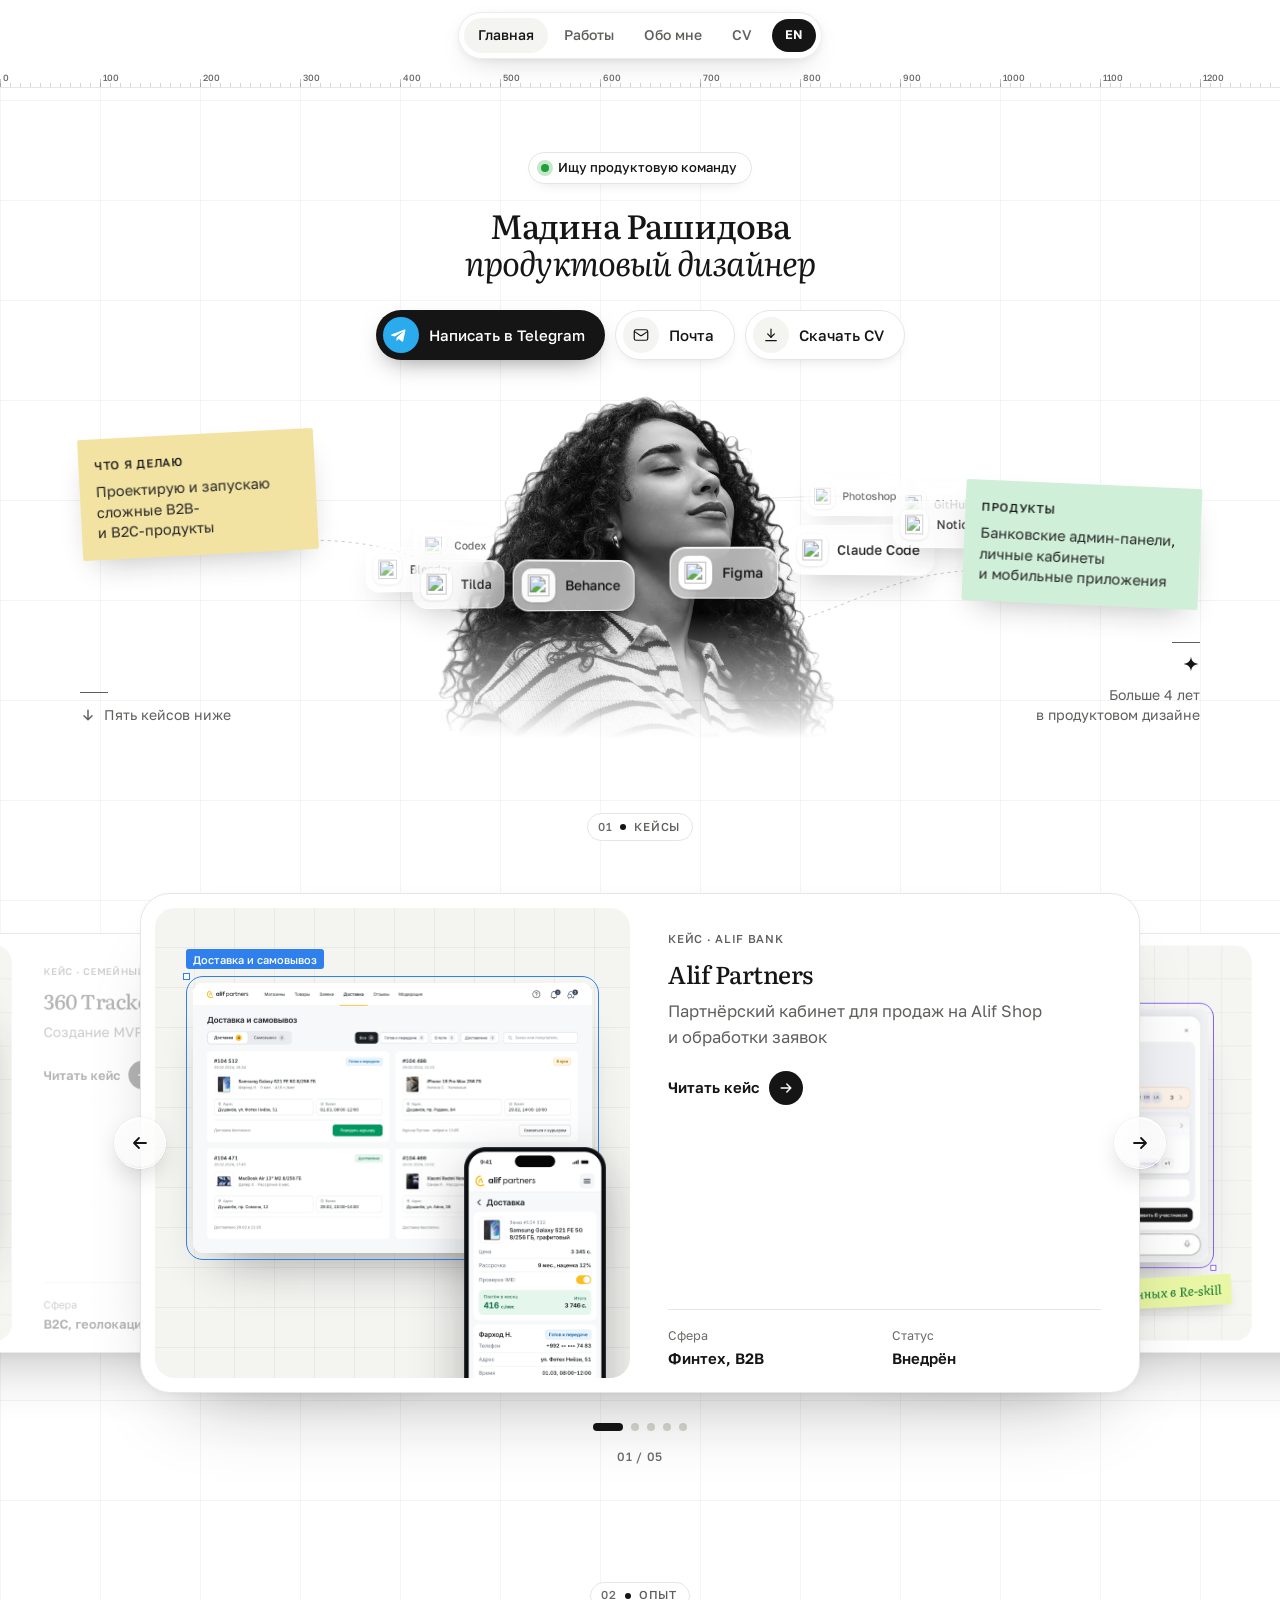
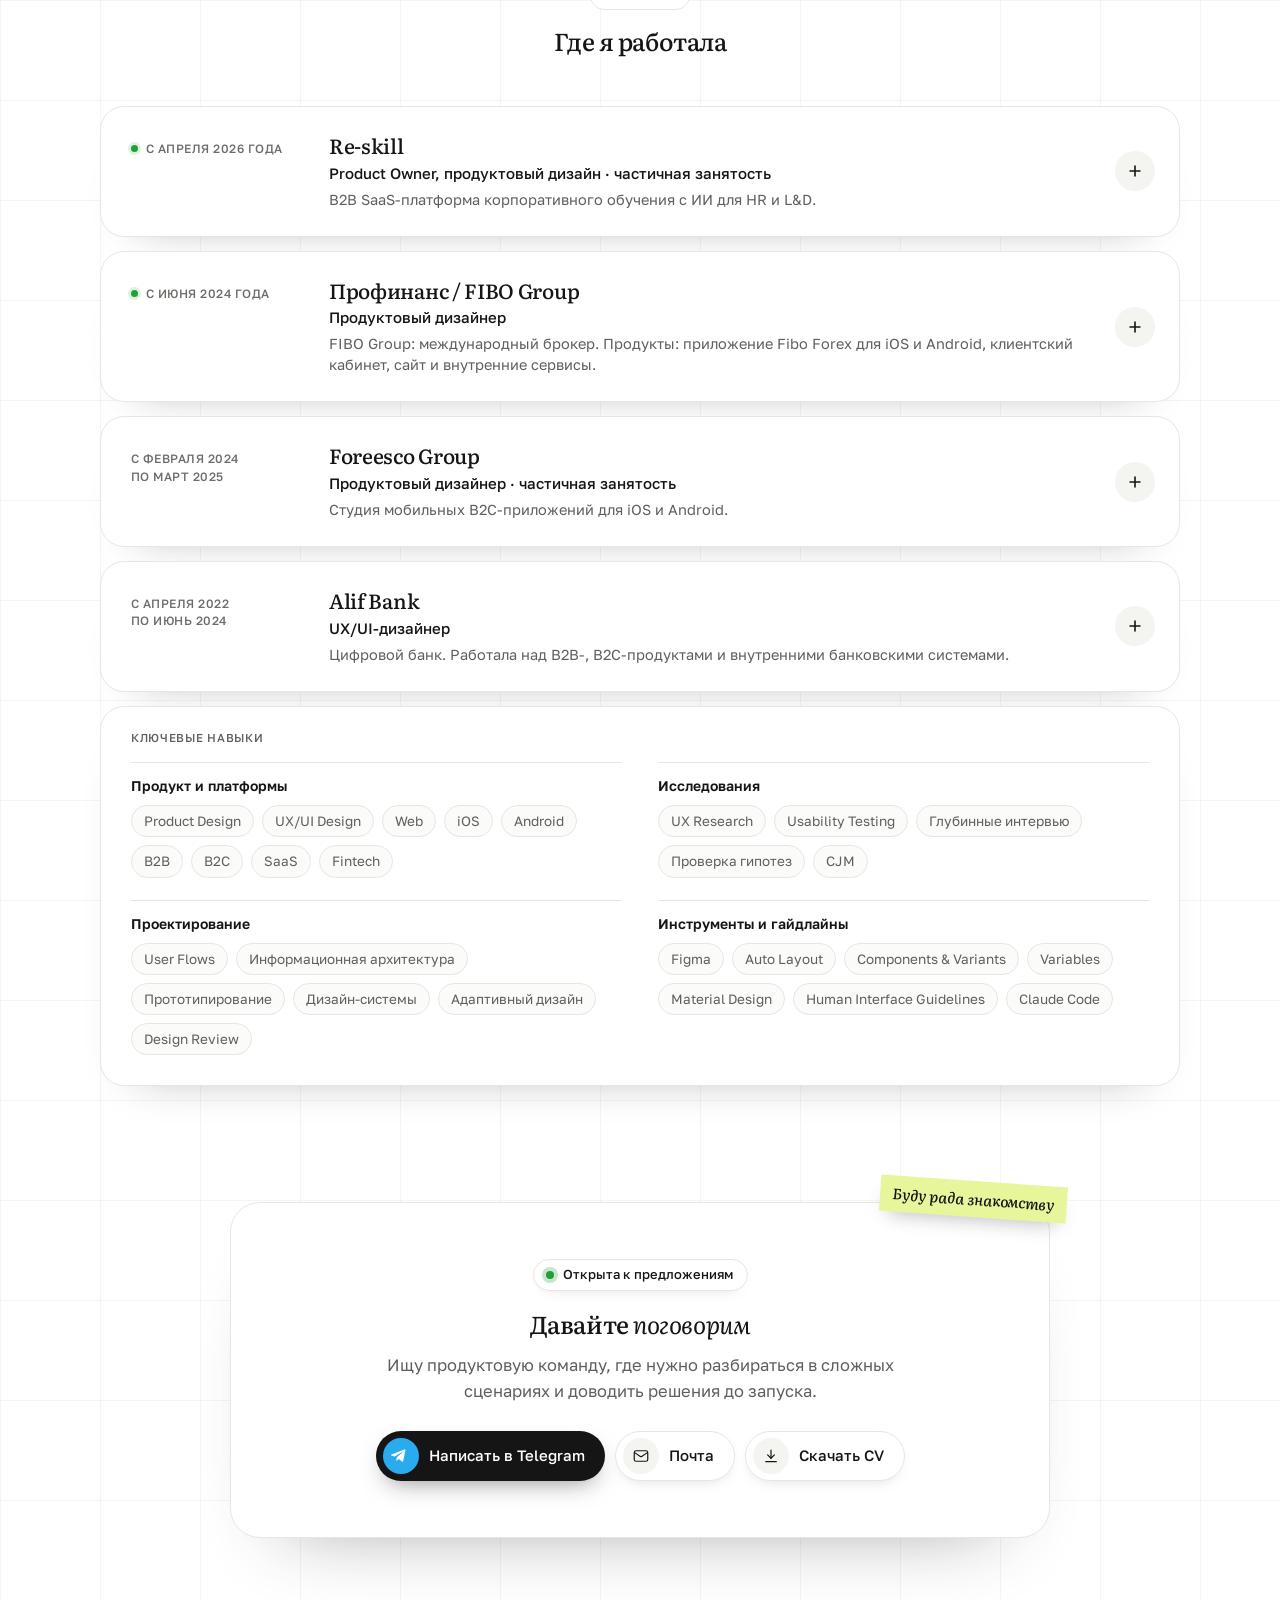
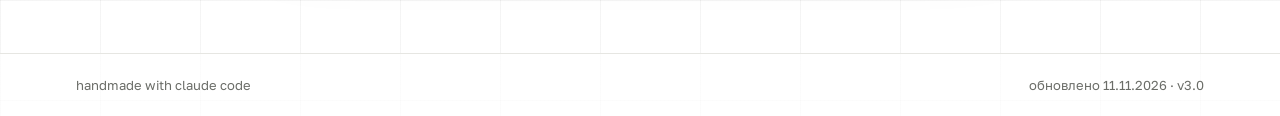
==== commit 19dedad5: "Drop the link preview image Co-Authored-By: Claude Opus 5.5 <noreply@anthropic.com>" ====
--- a/index.html
+++ b/index.html
@@ -13,12 +13,9 @@
 <meta property="og:title" content="Мадина Рашидова · Продуктовый дизайнер">
 <meta property="og:description" content="Мадина Рашидова, продуктовый дизайнер в финтехе, B2B и B2C. Кейсы: Alif Partners, перенос данных в Re-skill, разделение счёта в СберБанк Онлайн, EAJ Trader, 360 Tracker.">
 <meta property="og:url" content="https://madinarashidova.is-a.dev/">
-<meta property="og:image" content="https://madinarashidova.is-a.dev/assets/og-cover.png?v=6">
-<meta property="og:image:width" content="1200">
-<meta property="og:image:height" content="630">
 <meta property="og:locale" content="ru_RU">
 <meta property="og:locale:alternate" content="en_US">
-<meta name="twitter:card" content="summary_large_image">
+<meta name="twitter:card" content="summary">
 <link rel="preconnect" href="https://fonts.googleapis.com">
 <link rel="preconnect" href="https://fonts.gstatic.com" crossorigin>
 <link rel="preload" as="style" href="https://fonts.googleapis.com/css2?family=Golos+Text:wght@400;500;600;700&family=Literata:ital,opsz,wght@0,7..72,400;0,7..72,500;0,7..72,600;1,7..72,400;1,7..72,500&display=swap"><link rel="stylesheet" href="https://fonts.googleapis.com/css2?family=Golos+Text:wght@400;500;600;700&family=Literata:ital,opsz,wght@0,7..72,400;0,7..72,500;0,7..72,600;1,7..72,400;1,7..72,500&display=swap" media="print" onload="this.media='all'"><noscript><link rel="stylesheet" href="https://fonts.googleapis.com/css2?family=Golos+Text:wght@400;500;600;700&family=Literata:ital,opsz,wght@0,7..72,400;0,7..72,500;0,7..72,600;1,7..72,400;1,7..72,500&display=swap"></noscript>
